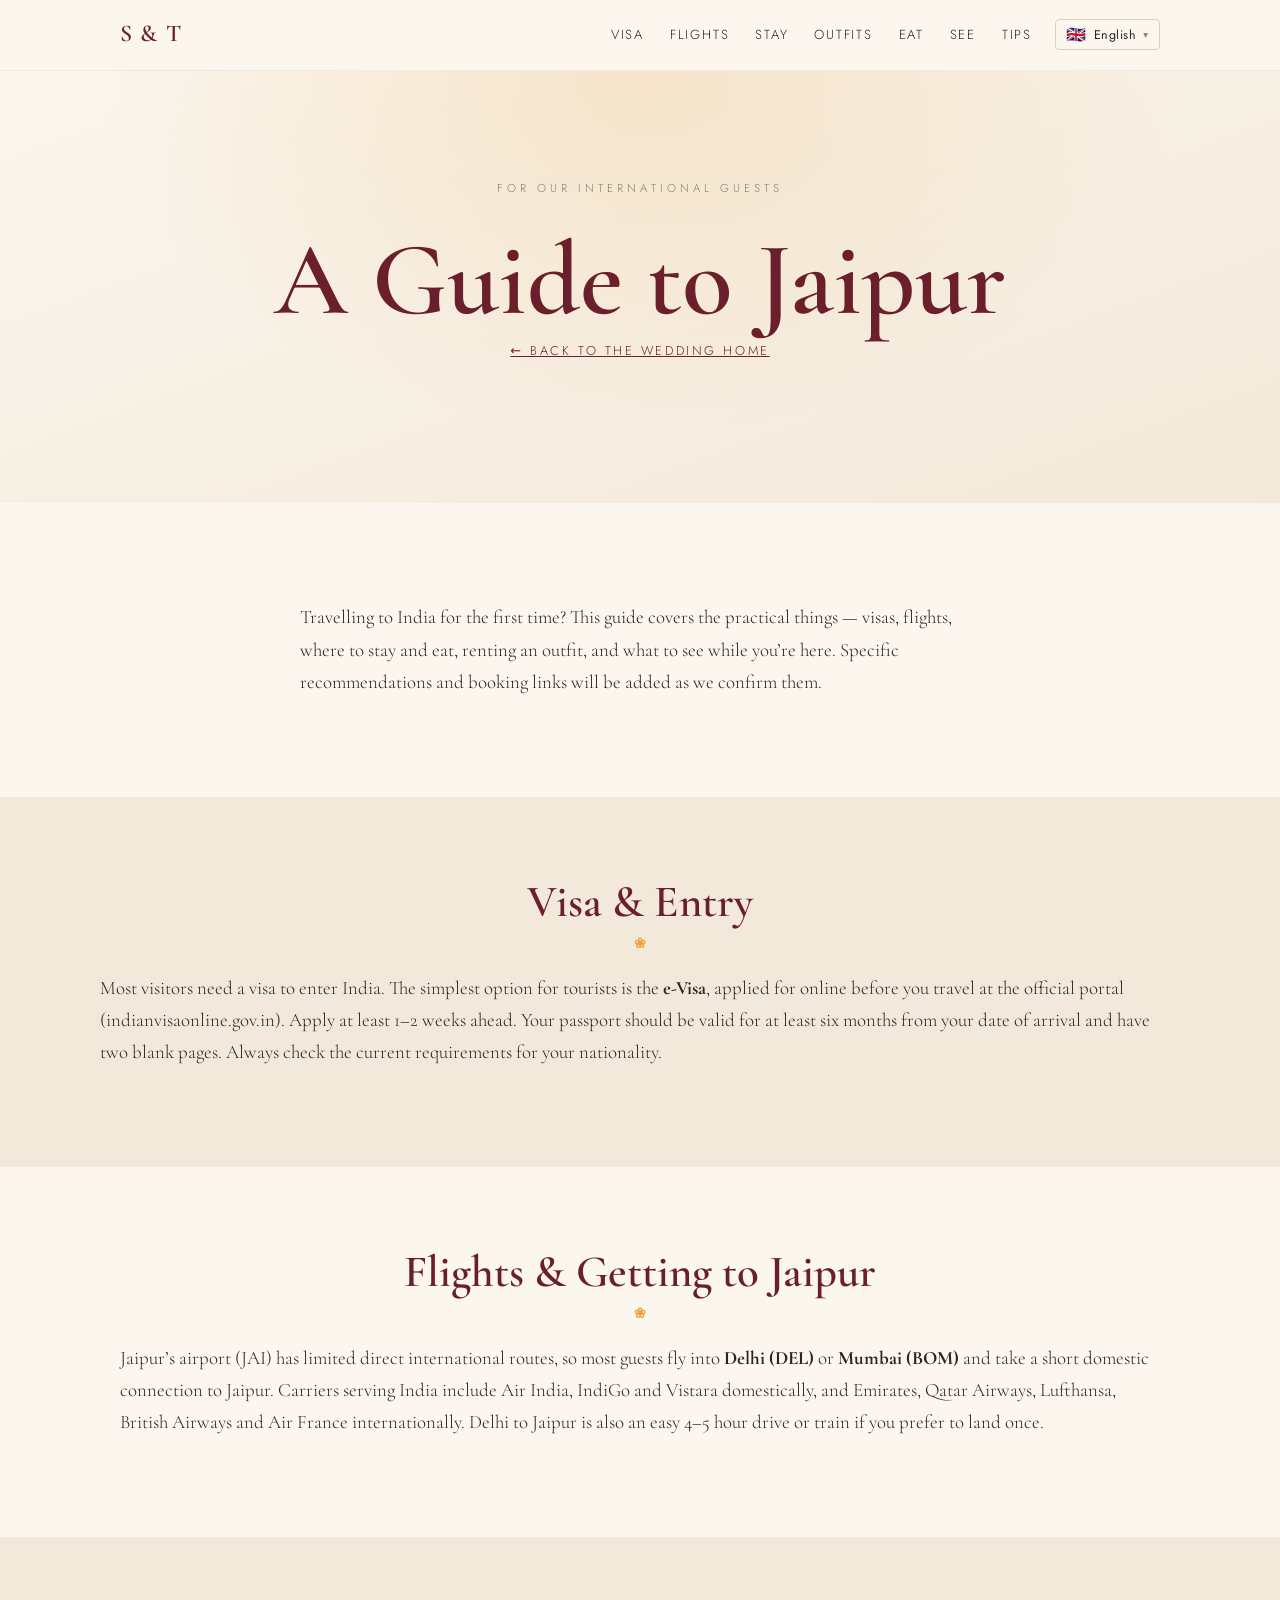
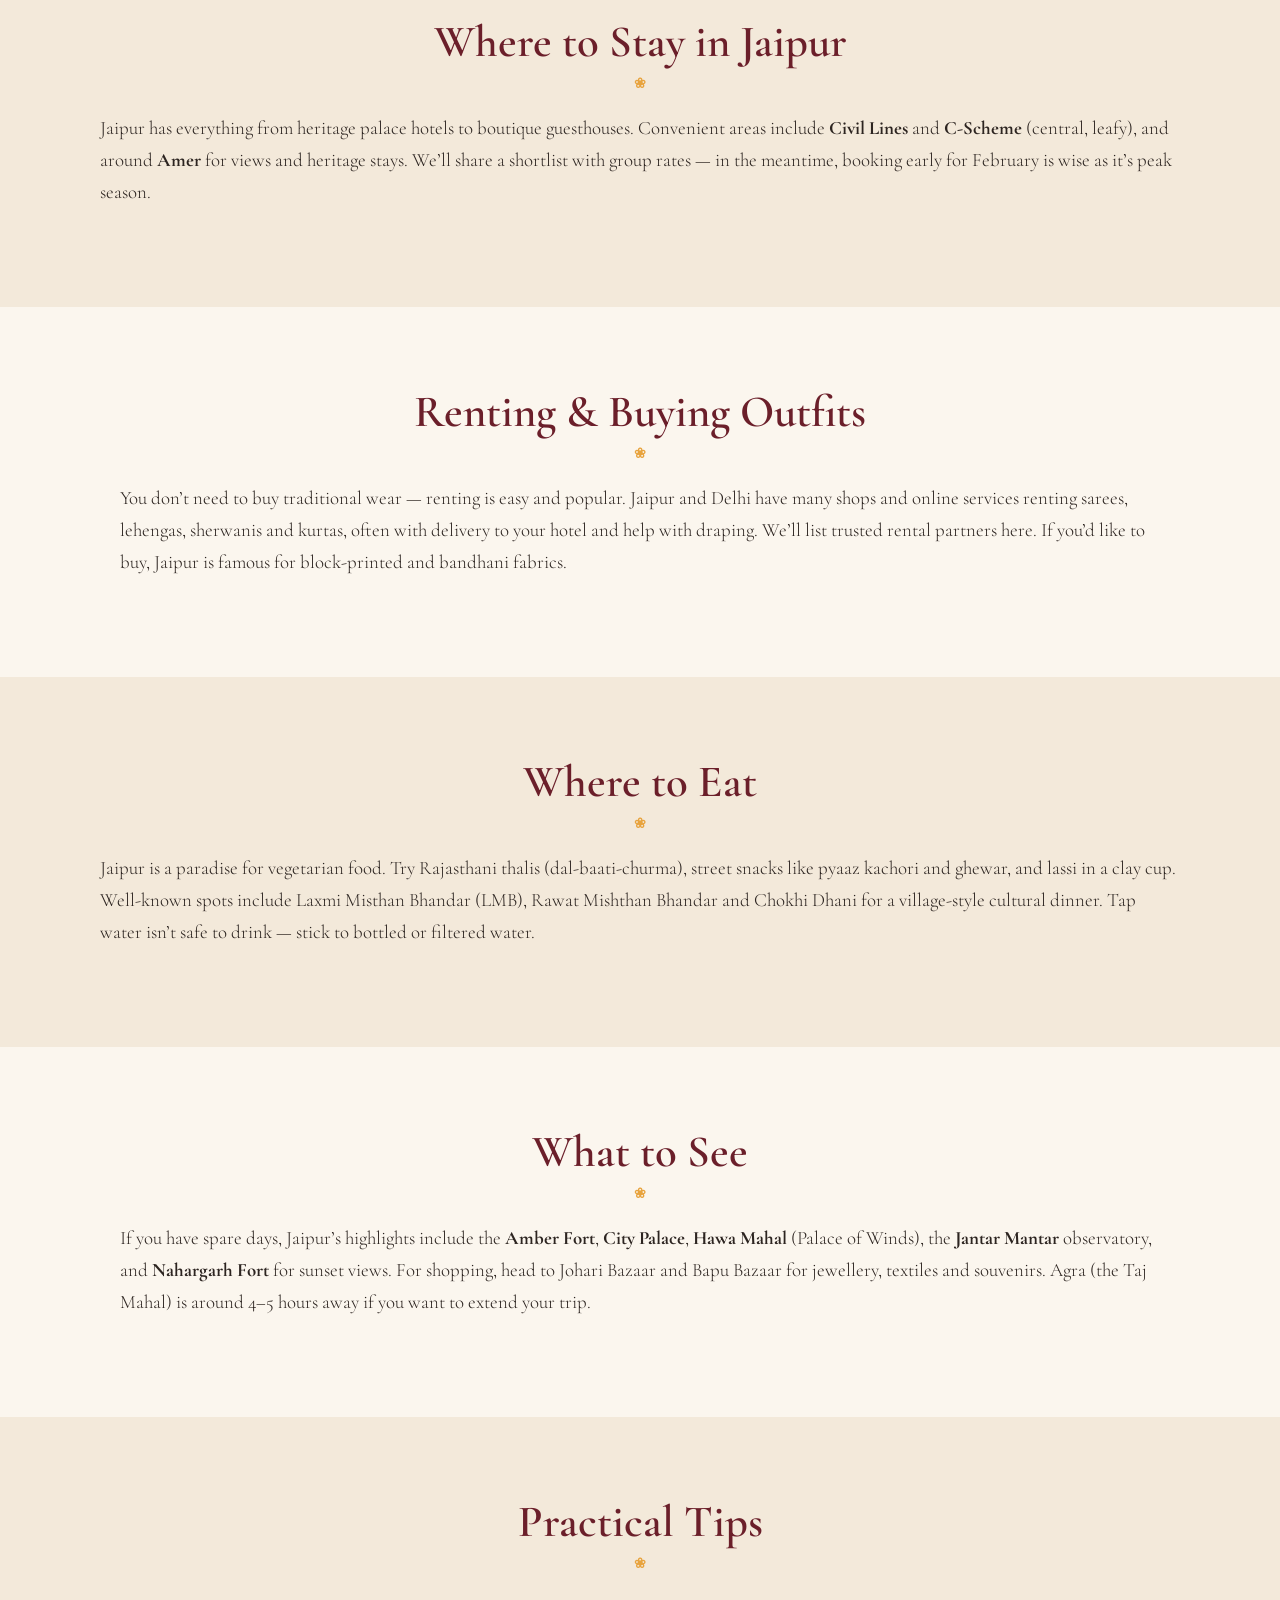
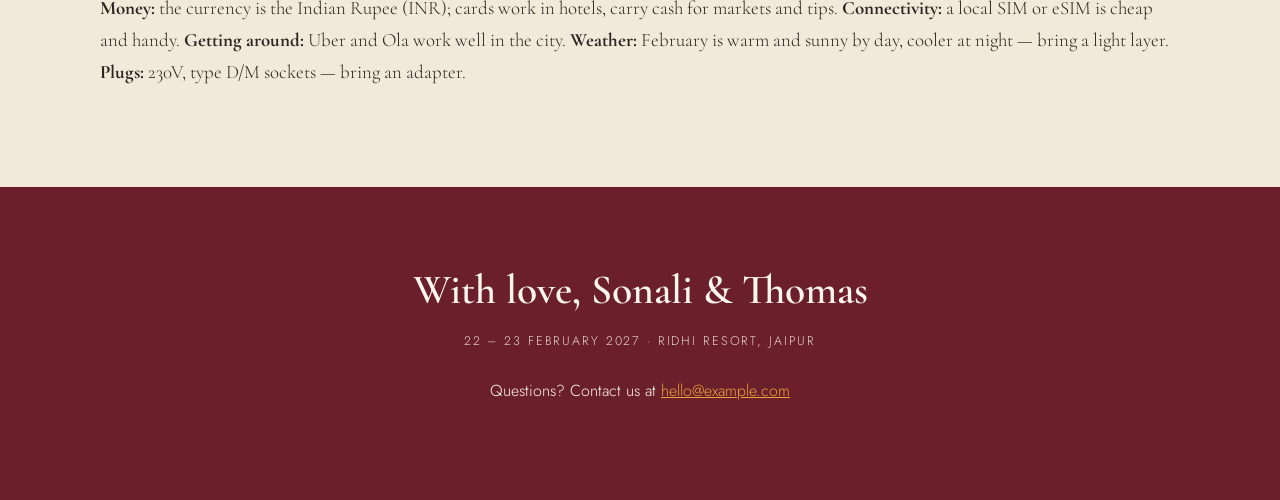
==== international.html @ 95635c83 "Add language dropdown with flags, redesign schedule, vegan + ritual updates - Convert the language s" ====
<!DOCTYPE html>
<html lang="en">
<head>
  <meta charset="UTF-8" />
  <meta name="viewport" content="width=device-width, initial-scale=1.0" />
  <title>Guide to Jaipur — Sonali &amp; Thomas, February 2027</title>
  <meta name="description" content="A practical guide for international guests attending Sonali &amp; Thomas's wedding in Jaipur — visas, flights, hotels, outfit rental, food and sightseeing." />

  <link rel="preconnect" href="https://fonts.googleapis.com" />
  <link rel="preconnect" href="https://fonts.gstatic.com" crossorigin />
  <link href="https://fonts.googleapis.com/css2?family=Cormorant+Garamond:ital,wght@0,400;0,500;0,600;1,400&family=Jost:wght@300;400;500&family=Noto+Sans+Devanagari:wght@400;500;600&display=swap" rel="stylesheet" />
  <link rel="stylesheet" href="assets/css/styles.css" />
</head>
<body>
  <header class="site-nav" id="top">
    <div class="nav-inner">
      <a href="index.html" class="brand">S &amp; T</a>
      <div class="nav-right">
        <nav class="nav-links">
          <a href="#visa" data-i18n="ignav_visa">Visa</a>
          <a href="#flights" data-i18n="ignav_flights">Flights</a>
          <a href="#stay" data-i18n="ignav_stay">Stay</a>
          <a href="#outfits" data-i18n="ignav_outfits">Outfits</a>
          <a href="#eat" data-i18n="ignav_eat">Eat</a>
          <a href="#see" data-i18n="ignav_see">See</a>
          <a href="#tips" data-i18n="ignav_tips">Tips</a>
        </nav>
        <div class="lang-switch" aria-label="Language">
          <button type="button" class="lang-current" aria-haspopup="listbox" aria-expanded="false">
            <span class="lang-flag">🇬🇧</span><span class="lang-name">English</span><span class="lang-caret">▾</span>
          </button>
          <ul class="lang-menu" role="listbox">
            <li><button type="button" data-lang="en"><span class="lang-flag">🇬🇧</span><span>English</span></button></li>
            <li><button type="button" data-lang="fr"><span class="lang-flag">🇫🇷</span><span>Français</span></button></li>
          </ul>
        </div>
        <button class="nav-toggle" aria-label="Open menu" aria-expanded="false">
          <span></span><span></span><span></span>
        </button>
      </div>
    </div>
  </header>

  <!-- SUB HERO -->
  <section class="hero hero--sub">
    <div class="hero-content">
      <p class="hero-kicker" data-i18n="ig_kicker">For our international guests</p>
      <h1 class="hero-names" data-i18n="ig_title">A Guide to Jaipur</h1>
      <p class="hero-place"><a href="index.html" data-i18n="ig_home">&larr; Back to the wedding home</a></p>
    </div>
  </section>

  <!-- INTRO -->
  <section class="section section--narrow">
    <p class="lead" data-i18n="ig_intro">
      Travelling to India for the first time? This guide covers the practical
      things &mdash; visas, flights, where to stay and eat, renting an outfit, and
      what to see while you&rsquo;re here. Specific recommendations and booking
      links will be added as we confirm them.
    </p>
  </section>

  <!-- VISA -->
  <section class="section section--alt" id="visa">
    <h2 class="section-title" data-i18n="ig_visa_h">Visa &amp; Entry</h2>
    <p class="lead" data-i18n="ig_visa_p">
      Most visitors need a visa to enter India. The simplest option for tourists
      is the <strong>e-Visa</strong>, applied for online before you travel at the
      official portal (indianvisaonline.gov.in). Apply at least 1&ndash;2 weeks
      ahead. Your passport should be valid for at least six months from your date
      of arrival and have two blank pages. Always check the current requirements
      for your nationality.
    </p>
  </section>

  <!-- FLIGHTS -->
  <section class="section" id="flights">
    <h2 class="section-title" data-i18n="ig_flights_h">Flights &amp; Getting to Jaipur</h2>
    <p class="lead" data-i18n="ig_flights_p">
      Jaipur&rsquo;s airport (JAI) has limited direct international routes, so most
      guests fly into <strong>Delhi (DEL)</strong> or <strong>Mumbai (BOM)</strong>
      and take a short domestic connection to Jaipur. Carriers serving India
      include Air India, IndiGo and Vistara domestically, and Emirates, Qatar
      Airways, Lufthansa, British Airways and Air France internationally. Delhi to
      Jaipur is also an easy 4&ndash;5 hour drive or train if you prefer to land
      once.
    </p>
  </section>

  <!-- STAY -->
  <section class="section section--alt" id="stay">
    <h2 class="section-title" data-i18n="ig_stay_h">Where to Stay in Jaipur</h2>
    <p class="lead" data-i18n="ig_stay_p">
      Jaipur has everything from heritage palace hotels to boutique guesthouses.
      Convenient areas include <strong>Civil Lines</strong> and
      <strong>C-Scheme</strong> (central, leafy), and around <strong>Amer</strong>
      for views and heritage stays. We&rsquo;ll share a shortlist with group rates
      &mdash; in the meantime, booking early for February is wise as it&rsquo;s peak
      season.
    </p>
  </section>

  <!-- OUTFITS -->
  <section class="section" id="outfits">
    <h2 class="section-title" data-i18n="ig_outfits_h">Renting &amp; Buying Outfits</h2>
    <p class="lead" data-i18n="ig_outfits_p">
      You don&rsquo;t need to buy traditional wear &mdash; renting is easy and
      popular. Jaipur and Delhi have many shops and online services renting
      sarees, lehengas, sherwanis and kurtas, often with delivery to your hotel
      and help with draping. We&rsquo;ll list trusted rental partners here. If
      you&rsquo;d like to buy, Jaipur is famous for block-printed and bandhani
      fabrics.
    </p>
  </section>

  <!-- EAT -->
  <section class="section section--alt" id="eat">
    <h2 class="section-title" data-i18n="ig_eat_h">Where to Eat</h2>
    <p class="lead" data-i18n="ig_eat_p">
      Jaipur is a paradise for vegetarian food. Try Rajasthani thalis
      (dal-baati-churma), street snacks like pyaaz kachori and ghewar, and lassi
      in a clay cup. Well-known spots include Laxmi Misthan Bhandar (LMB), Rawat
      Mishthan Bhandar and Chokhi Dhani for a village-style cultural dinner. Tap
      water isn&rsquo;t safe to drink &mdash; stick to bottled or filtered water.
    </p>
  </section>

  <!-- SEE -->
  <section class="section" id="see">
    <h2 class="section-title" data-i18n="ig_see_h">What to See</h2>
    <p class="lead" data-i18n="ig_see_p">
      If you have spare days, Jaipur&rsquo;s highlights include the
      <strong>Amber Fort</strong>, <strong>City Palace</strong>,
      <strong>Hawa Mahal</strong> (Palace of Winds), the
      <strong>Jantar Mantar</strong> observatory, and
      <strong>Nahargarh Fort</strong> for sunset views. For shopping, head to
      Johari Bazaar and Bapu Bazaar for jewellery, textiles and souvenirs. Agra
      (the Taj Mahal) is around 4&ndash;5 hours away if you want to extend your
      trip.
    </p>
  </section>

  <!-- TIPS -->
  <section class="section section--alt" id="tips">
    <h2 class="section-title" data-i18n="ig_tips_h">Practical Tips</h2>
    <p class="lead" data-i18n="ig_tips_p">
      <strong>Money:</strong> the currency is the Indian Rupee (INR); cards work
      in hotels, carry cash for markets and tips. <strong>Connectivity:</strong> a
      local SIM or eSIM is cheap and handy. <strong>Getting around:</strong> Uber
      and Ola work well in the city. <strong>Weather:</strong> February is warm and
      sunny by day, cooler at night &mdash; bring a light layer.
      <strong>Plugs:</strong> 230V, type D/M sockets &mdash; bring an adapter.
    </p>
  </section>

  <!-- FOOTER -->
  <footer class="site-footer" id="contact">
    <h2 class="footer-title" data-i18n="footer_title">With love, Sonali &amp; Thomas</h2>
    <p class="footer-date" data-i18n="footer_date">22 &ndash; 23 February 2027 &middot; Ridhi Resort, Jaipur</p>
    <p class="footer-contact" data-i18n="footer_contact">Questions? Contact us at <a href="mailto:hello@example.com">hello@example.com</a></p>
  </footer>

  <script src="assets/js/i18n.js"></script>
  <script src="assets/js/main.js"></script>
</body>
</html>
---- assets/css/styles.css ----
/* ---------- Theme ---------- */
:root {
  --maroon: #6b1f2a;
  --maroon-deep: #4d141d;
  --marigold: #e8a33d;
  --gold: #c9962b;
  --cream: #fbf6ee;
  --cream-alt: #f3e9da;
  --ink: #2c2420;
  --muted: #8a7d72;
  --max: 1080px;
  --serif: "Cormorant Garamond", "Noto Sans Devanagari", Georgia, serif;
  --sans: "Jost", "Noto Sans Devanagari", system-ui, sans-serif;
}

* { box-sizing: border-box; }

html { scroll-behavior: smooth; }

body {
  margin: 0;
  font-family: var(--sans);
  font-weight: 300;
  color: var(--ink);
  background: var(--cream);
  line-height: 1.7;
  -webkit-font-smoothing: antialiased;
}

h1, h2, h3 { font-family: var(--serif); font-weight: 600; line-height: 1.15; margin: 0 0 .4em; }

a { color: var(--maroon); }

/* ---------- Nav ---------- */
.site-nav {
  position: sticky;
  top: 0;
  z-index: 50;
  background: rgba(251, 246, 238, .92);
  backdrop-filter: blur(8px);
  border-bottom: 1px solid var(--cream-alt);
}
.nav-inner {
  max-width: var(--max);
  margin: 0 auto;
  padding: .9rem 1.25rem;
  display: flex;
  align-items: center;
  justify-content: space-between;
}
.brand {
  font-family: var(--serif);
  font-size: 1.5rem;
  font-weight: 600;
  letter-spacing: .05em;
  color: var(--maroon);
  text-decoration: none;
}
.nav-right { display: flex; align-items: center; gap: 1.4rem; }
.nav-links { display: flex; gap: 1.6rem; }
.nav-links a {
  font-size: .82rem;
  letter-spacing: .14em;
  text-transform: uppercase;
  text-decoration: none;
  color: var(--ink);
  transition: color .2s;
}
.nav-links a:hover { color: var(--marigold); }

.lang-switch { position: relative; }
.lang-current {
  display: flex;
  align-items: center;
  gap: .45rem;
  border: 1px solid #e0d0bb;
  background: transparent;
  color: var(--ink);
  font-family: var(--sans);
  font-size: .78rem;
  letter-spacing: .04em;
  padding: .35rem .65rem;
  border-radius: 4px;
  cursor: pointer;
  transition: border-color .2s, color .2s;
}
.lang-current:hover { color: var(--maroon); border-color: var(--gold); }
.lang-current .lang-flag { font-size: 1rem; line-height: 1; }
.lang-current .lang-caret {
  font-size: .6rem;
  color: var(--muted);
  transition: transform .2s;
}
.lang-switch.open .lang-current { border-color: var(--gold); color: var(--maroon); }
.lang-switch.open .lang-current .lang-caret { transform: rotate(180deg); }

.lang-menu {
  position: absolute;
  top: calc(100% + .4rem);
  right: 0;
  min-width: 100%;
  margin: 0;
  padding: .3rem;
  list-style: none;
  background: var(--cream);
  border: 1px solid #e0d0bb;
  border-radius: 6px;
  box-shadow: 0 10px 28px rgba(107, 31, 42, .14);
  display: none;
  z-index: 60;
}
.lang-switch.open .lang-menu { display: block; }
.lang-menu li { margin: 0; }
.lang-menu button {
  display: flex;
  align-items: center;
  gap: .5rem;
  width: 100%;
  border: 0;
  background: transparent;
  color: var(--ink);
  font-family: var(--sans);
  font-size: .82rem;
  text-align: left;
  white-space: nowrap;
  padding: .45rem .6rem;
  border-radius: 4px;
  cursor: pointer;
  transition: background .15s, color .15s;
}
.lang-menu button .lang-flag { font-size: 1.05rem; line-height: 1; }
.lang-menu button:hover { background: var(--cream-alt); color: var(--maroon); }
.lang-menu button.active { background: var(--maroon); color: var(--cream); }

.nav-toggle {
  display: none;
  flex-direction: column;
  gap: 5px;
  background: none;
  border: 0;
  cursor: pointer;
  padding: 6px;
}
.nav-toggle span {
  width: 24px; height: 2px; background: var(--maroon); transition: .3s;
}

/* ---------- Hero ---------- */
.hero {
  min-height: 88vh;
  display: flex;
  align-items: center;
  justify-content: center;
  text-align: center;
  padding: 4rem 1.25rem;
  background:
    radial-gradient(ellipse at top, rgba(232,163,61,.18), transparent 60%),
    linear-gradient(160deg, var(--cream) 0%, var(--cream-alt) 100%);
  position: relative;
}
.hero--sub { min-height: 48vh; }
.hero--sub::after { display: none; }
.hero::after {
  content: "";
  position: absolute;
  left: 50%; bottom: 6%;
  width: 64px; height: 1px;
  background: var(--gold);
  transform: translateX(-50%);
}
.hero-kicker {
  text-transform: uppercase;
  letter-spacing: .35em;
  font-size: .72rem;
  color: var(--muted);
  margin: 0 0 1.4rem;
}
.hero-names {
  font-size: clamp(3rem, 11vw, 6.5rem);
  color: var(--maroon);
  margin: 0;
}
.hero-names span { display: block; font-style: italic; font-size: .45em; color: var(--marigold); font-weight: 500; }
.hero-date {
  font-family: var(--serif);
  font-size: clamp(1.3rem, 4vw, 2rem);
  letter-spacing: .12em;
  margin: 1.2rem 0 .2rem;
}
.hero-place { letter-spacing: .2em; text-transform: uppercase; font-size: .8rem; color: var(--muted); margin: 0 0 2rem; }

/* ---------- Buttons ---------- */
.btn {
  display: inline-block;
  padding: .8rem 2rem;
  background: var(--maroon);
  color: var(--cream);
  text-decoration: none;
  letter-spacing: .15em;
  text-transform: uppercase;
  font-size: .76rem;
  border-radius: 2px;
  transition: background .25s, transform .15s;
}
.btn:hover { background: var(--maroon-deep); transform: translateY(-1px); }
.btn--ghost {
  background: transparent;
  color: var(--maroon);
  border: 1px solid var(--maroon);
}
.btn--ghost:hover { background: var(--maroon); color: var(--cream); }

/* ---------- Sections ---------- */
.section { max-width: var(--max); margin: 0 auto; padding: 5rem 1.25rem; }
.section--narrow { max-width: 720px; }
.section--alt { max-width: 100%; background: var(--cream-alt); }
.section--alt > * { max-width: var(--max); margin-left: auto; margin-right: auto; }
.section-title {
  font-size: clamp(2rem, 5vw, 2.8rem);
  text-align: center;
  color: var(--maroon);
  position: relative;
  margin-bottom: .3em;
}
.section-title::after {
  content: "❀";
  display: block;
  color: var(--marigold);
  font-size: .9rem;
  margin: .5rem auto 0;
}
.section-sub { text-align: center; color: var(--muted); margin: 0 auto 2.5rem; max-width: 560px; }
.lead { font-size: 1.18rem; font-family: var(--serif); }
.muted { color: var(--muted); font-size: .95rem; }

/* ---------- Schedule ---------- */
.schedule { display: flex; flex-direction: column; gap: 2.5rem; }
.day-block {
  background: var(--cream);
  border: 1px solid #e6d8c4;
  border-radius: 12px;
  overflow: hidden;
  box-shadow: 0 12px 34px rgba(107,31,42,.08);
}
.day-head {
  display: flex;
  align-items: baseline;
  gap: 1rem;
  padding: 1.5rem 1.8rem;
  background: linear-gradient(120deg, var(--maroon), var(--maroon-deep));
  color: var(--cream);
}
.day-label {
  text-transform: uppercase;
  letter-spacing: .24em;
  font-size: .7rem;
  color: var(--marigold);
  white-space: nowrap;
}
.day-date { margin: 0; color: var(--cream); font-size: 1.6rem; }

.schedule-table { width: 100%; border-collapse: collapse; }
.schedule-table thead { background: var(--cream-alt); }
.schedule-table th {
  text-align: left;
  text-transform: uppercase;
  letter-spacing: .14em;
  font-size: .66rem;
  font-weight: 500;
  color: var(--maroon);
  padding: .85rem 1.8rem;
  border-bottom: 1px solid #e2d2bb;
}
.schedule-table td {
  padding: 1.1rem 1.8rem;
  border-bottom: 1px solid #f0e6d6;
  vertical-align: top;
}
.schedule-table tbody tr:nth-child(even) { background: rgba(243,233,218,.4); }
.schedule-table tbody tr:hover { background: rgba(232,163,61,.10); }
.schedule-table tr:last-child td { border-bottom: 0; }
.schedule-table td:first-child {
  color: var(--maroon);
  font-weight: 500;
  white-space: nowrap;
  width: 1%;
}
.schedule-table td:nth-child(2) {
  font-family: var(--serif);
  font-size: 1.25rem;
  font-weight: 500;
  color: var(--ink);
}
.schedule-table td:last-child { color: #5d5249; }

/* ---------- Layout helpers ---------- */
.two-col { display: grid; grid-template-columns: 1fr 1fr; gap: 2.5rem; align-items: start; }
.card-grid { display: grid; grid-template-columns: repeat(3, 1fr); gap: 1.5rem; }
.info-card {
  background: var(--cream);
  border: 1px solid #e6d8c4;
  border-radius: 6px;
  padding: 1.8rem;
}
.info-card h3 { color: var(--maroon); }

/* ---------- Map ---------- */
.map-frame { aspect-ratio: 4 / 3; border-radius: 6px; overflow: hidden; border: 1px solid #e6d8c4; }
.map-frame iframe { width: 100%; height: 100%; border: 0; }

/* ---------- FAQ ---------- */
.faq { max-width: 760px; margin: 0 auto; }
.faq details {
  border-bottom: 1px solid #e6d8c4;
  padding: 1.1rem 0;
}
.faq summary {
  cursor: pointer;
  font-family: var(--serif);
  font-size: 1.25rem;
  color: var(--maroon);
  list-style: none;
  display: flex;
  justify-content: space-between;
  align-items: center;
}
.faq summary::-webkit-details-marker { display: none; }
.faq summary::after { content: "+"; color: var(--marigold); font-size: 1.4rem; }
.faq details[open] summary::after { content: "\2212"; }
.faq details p { margin: .8rem 0 0; }

/* ---------- Footer ---------- */
.site-footer {
  text-align: center;
  padding: 5rem 1.25rem;
  background: var(--maroon);
  color: var(--cream);
}
.footer-title { color: var(--cream); font-size: clamp(1.8rem, 5vw, 2.6rem); }
.footer-date { letter-spacing: .15em; text-transform: uppercase; font-size: .78rem; opacity: .85; }
.footer-contact { margin-top: 1.5rem; }
.site-footer a { color: var(--marigold); }

/* ---------- Responsive ---------- */
@media (max-width: 760px) {
  .nav-toggle { display: flex; }
  .nav-links {
    position: absolute;
    top: 100%; left: 0; right: 0;
    flex-direction: column;
    background: var(--cream);
    padding: 1rem 1.25rem;
    gap: 1rem;
    border-bottom: 1px solid var(--cream-alt);
    display: none;
  }
  .nav-links.open { display: flex; }
  .two-col, .card-grid { grid-template-columns: 1fr; }

  .day-head { flex-direction: column; gap: .3rem; padding: 1.1rem 1.2rem; }
  .day-date { font-size: 1.35rem; }

  /* Stack each schedule row into its own card. */
  .schedule-table thead { display: none; }
  .schedule-table, .schedule-table tbody, .schedule-table tr, .schedule-table td { display: block; width: 100%; }
  .schedule-table tr { padding: 1rem 1.2rem; border-bottom: 1px solid #f0e6d6; }
  .schedule-table tbody tr:nth-child(even) { background: rgba(243,233,218,.4); }
  .schedule-table td { padding: 0; border: 0; }
  .schedule-table td:first-child {
    width: auto;
    text-transform: uppercase;
    letter-spacing: .12em;
    font-size: .72rem;
  }
  .schedule-table td:nth-child(2) { font-size: 1.2rem; margin: .15rem 0 .25rem; }
  .schedule-table td:last-child { font-size: .95rem; }
}
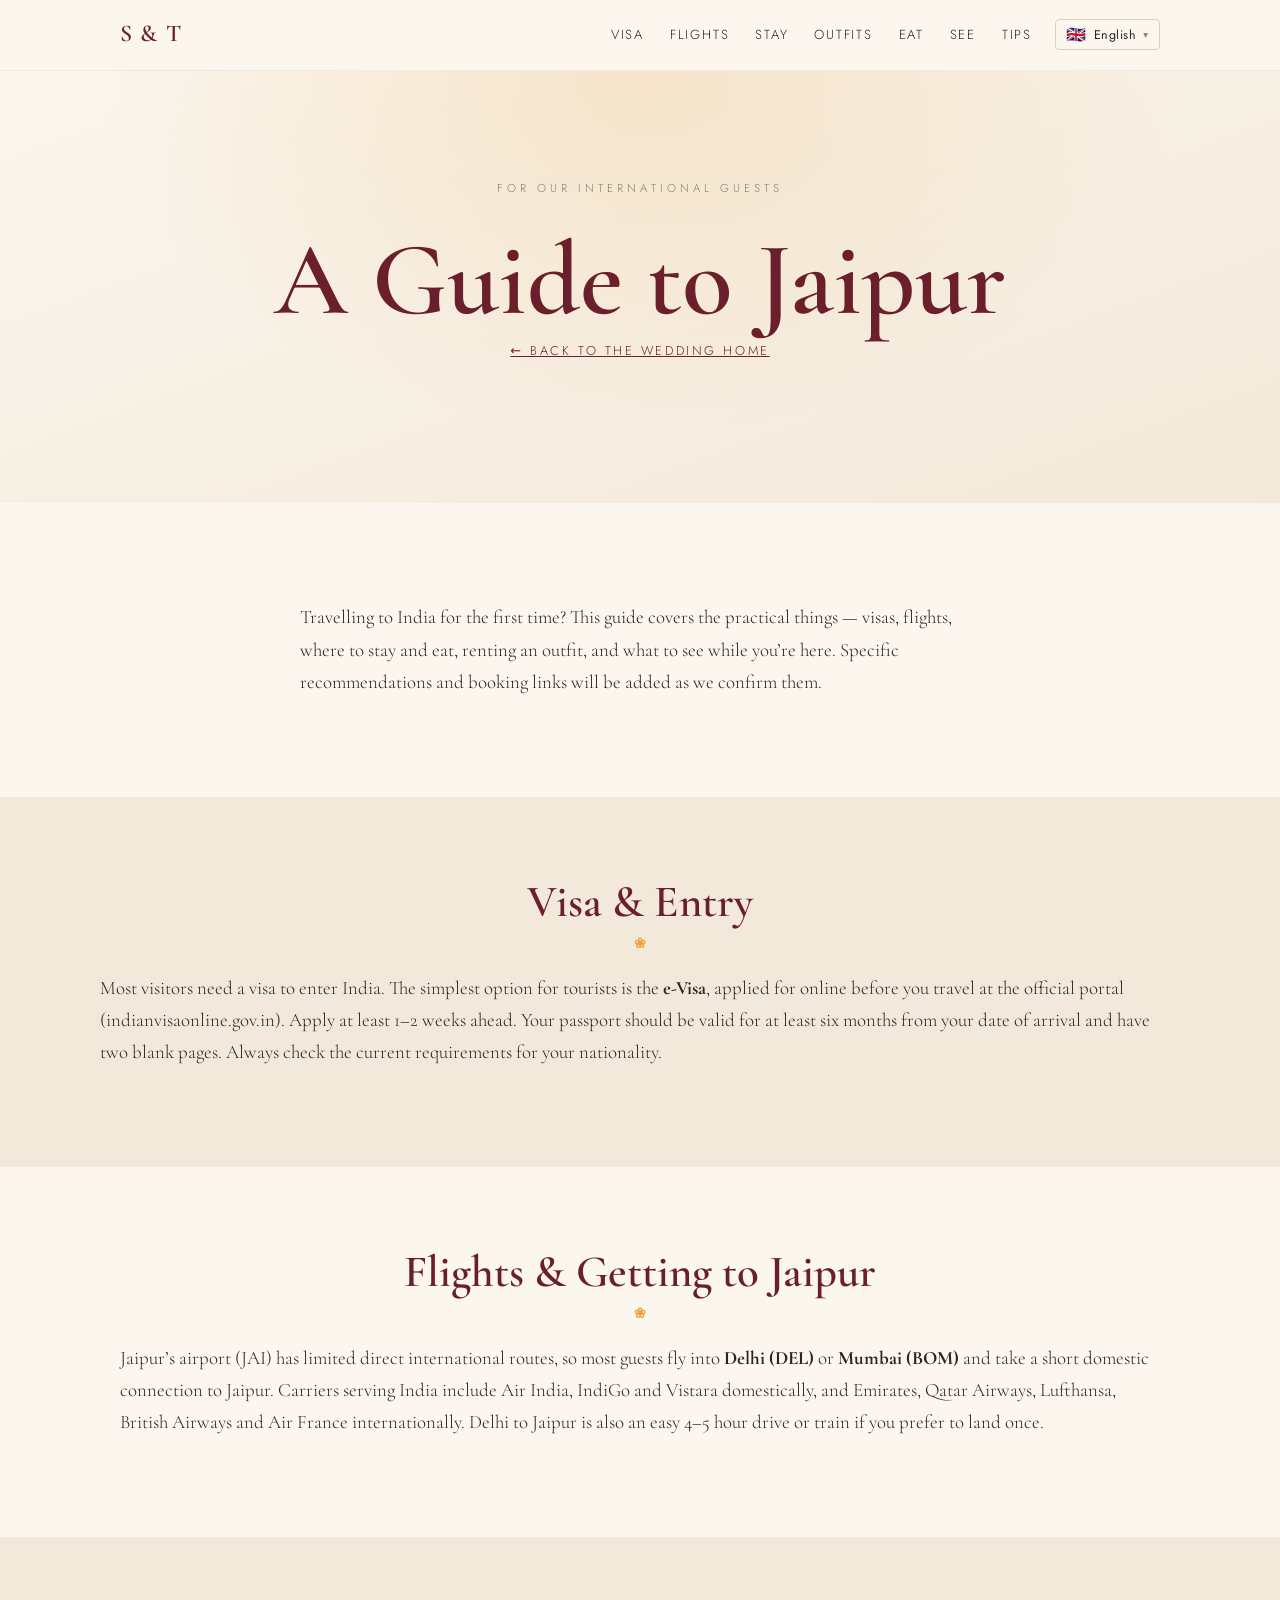
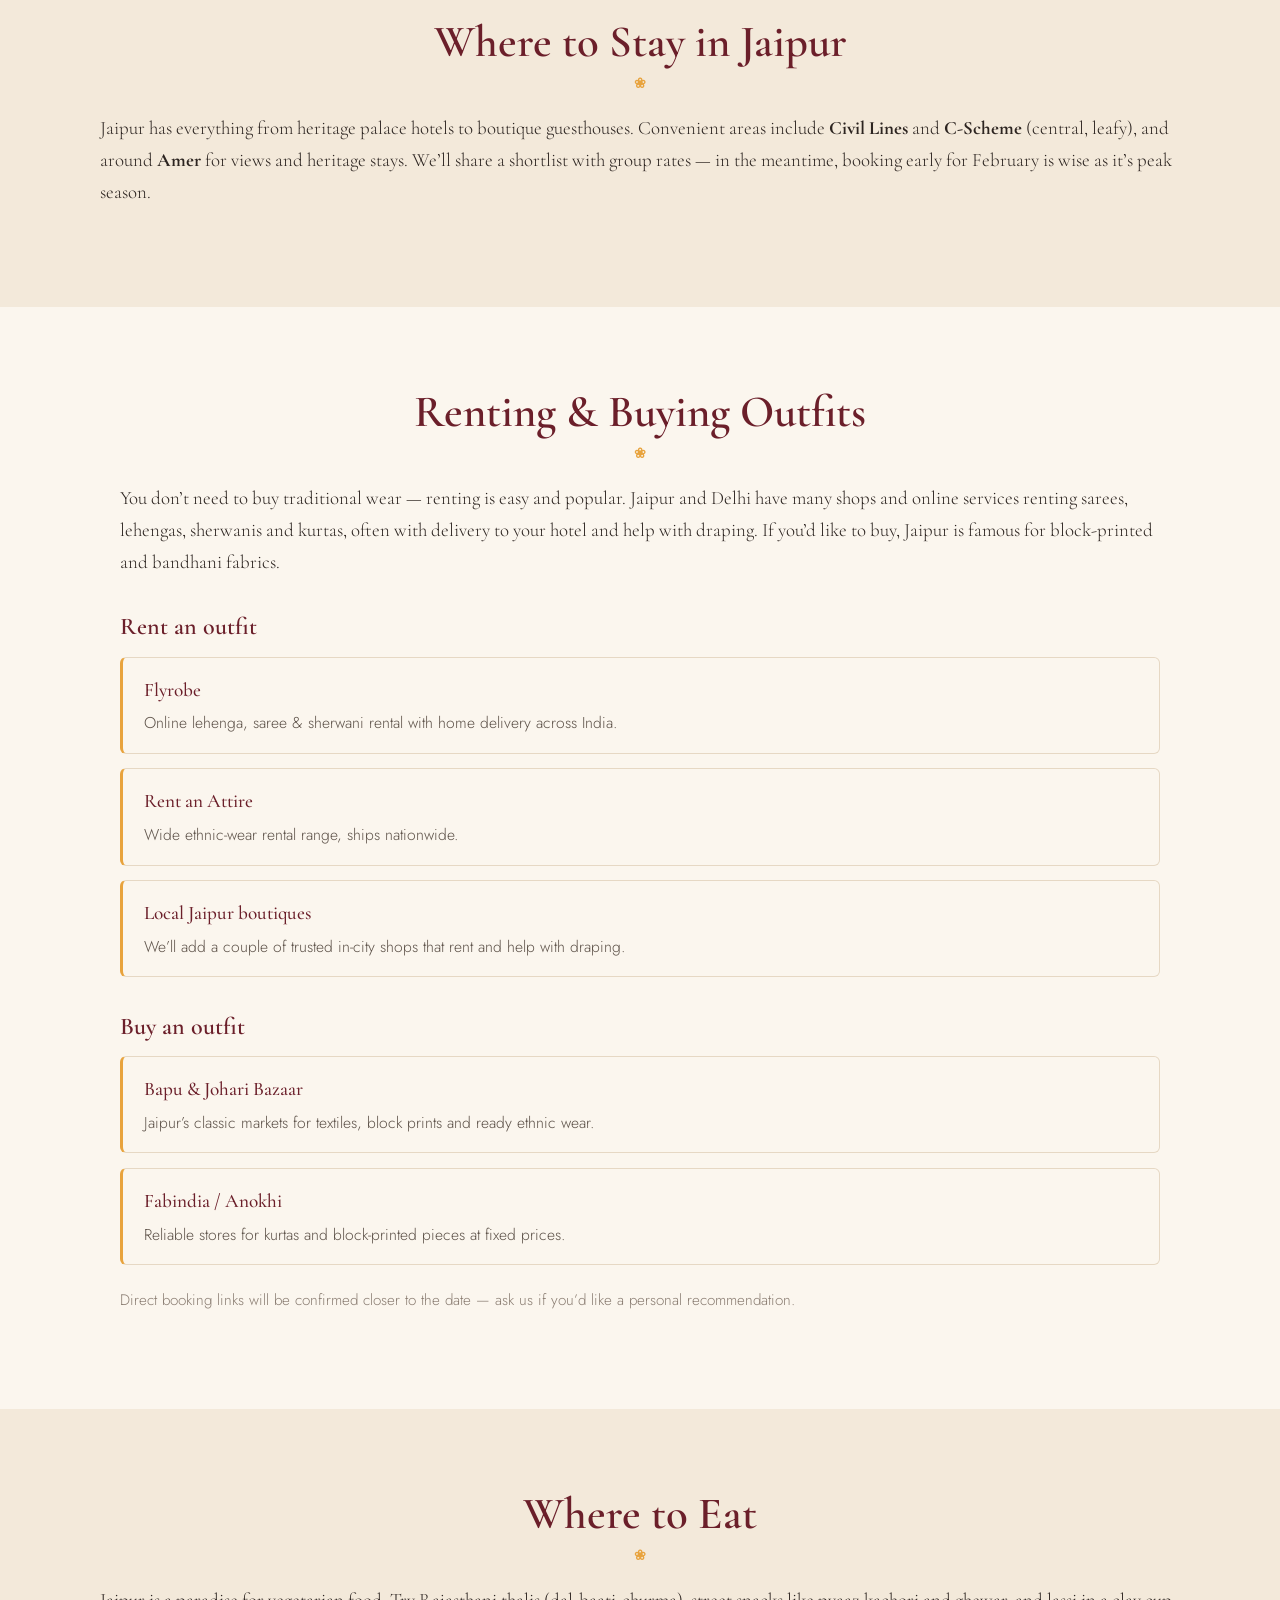
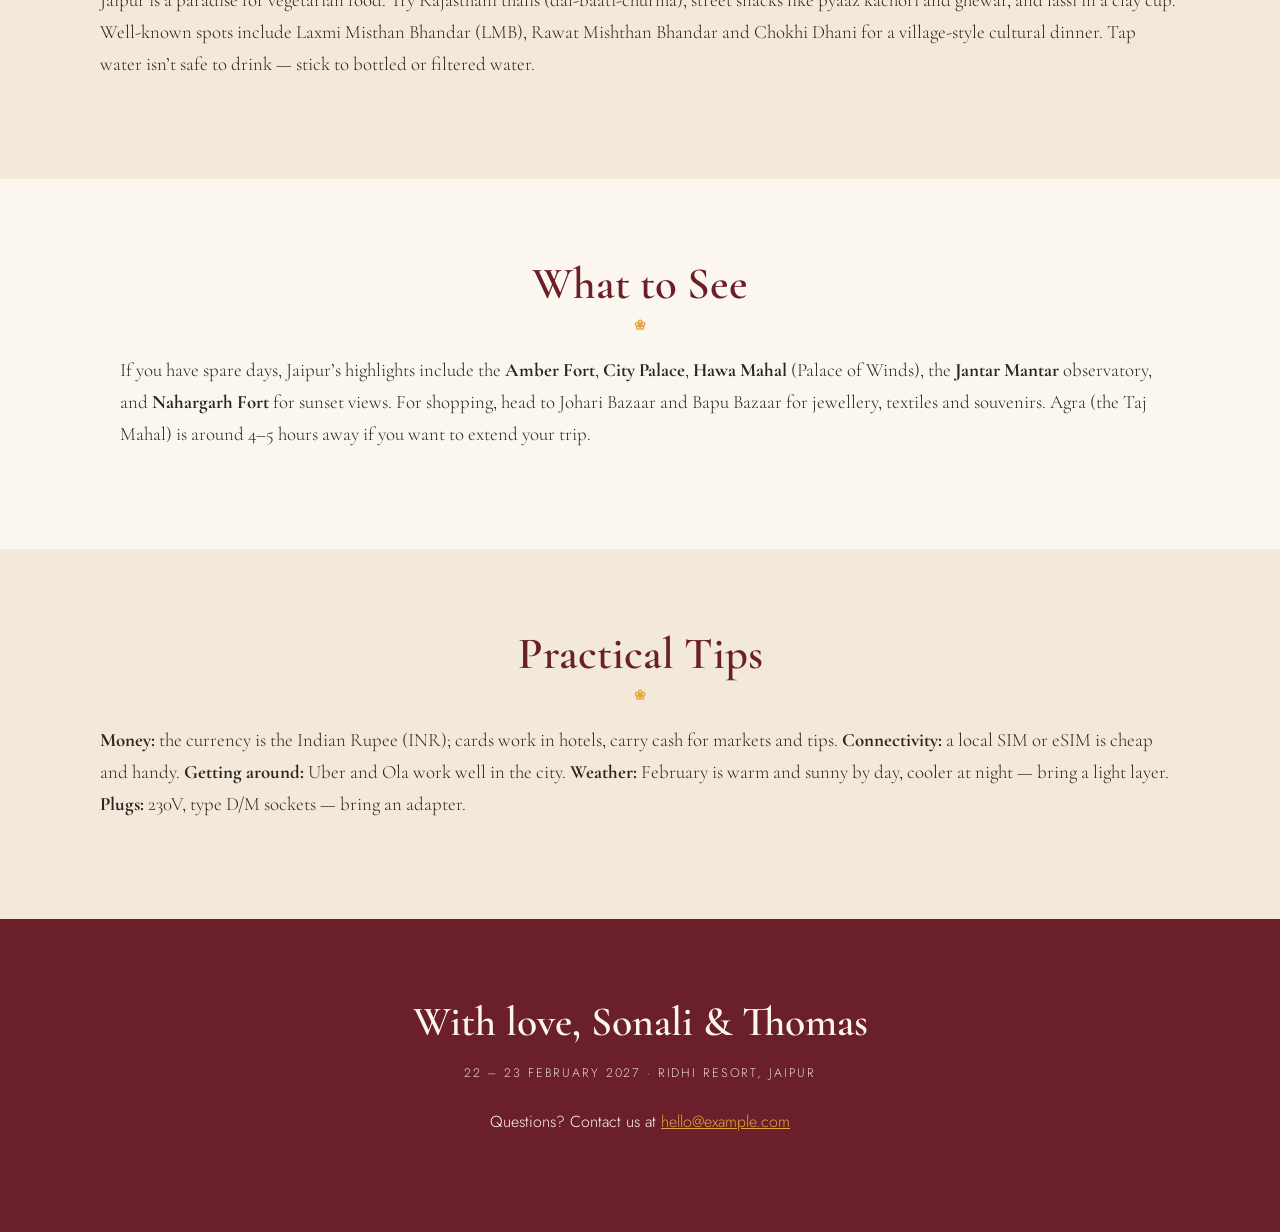
==== commit b86c6a2b: "Add dress-code cards and outfit-shop list for guests - Replace the Attire section with three suggest" ====
--- a/international.html
+++ b/international.html
@@ -107,9 +107,41 @@
       You don&rsquo;t need to buy traditional wear &mdash; renting is easy and
       popular. Jaipur and Delhi have many shops and online services renting
       sarees, lehengas, sherwanis and kurtas, often with delivery to your hotel
-      and help with draping. We&rsquo;ll list trusted rental partners here. If
-      you&rsquo;d like to buy, Jaipur is famous for block-printed and bandhani
-      fabrics.
+      and help with draping. If you&rsquo;d like to buy, Jaipur is famous for
+      block-printed and bandhani fabrics.
+    </p>
+
+    <h3 class="shop-h" data-i18n="ig_outfits_rent_h">Rent an outfit</h3>
+    <ul class="shop-list">
+      <li class="shop-item">
+        <a href="#" data-i18n="ig_shop_rent1_n">Flyrobe</a>
+        <span class="shop-desc" data-i18n="ig_shop_rent1_d">Online lehenga, saree &amp; sherwani rental with home delivery across India.</span>
+      </li>
+      <li class="shop-item">
+        <a href="#" data-i18n="ig_shop_rent2_n">Rent an Attire</a>
+        <span class="shop-desc" data-i18n="ig_shop_rent2_d">Wide ethnic-wear rental range, ships nationwide.</span>
+      </li>
+      <li class="shop-item">
+        <a href="#" data-i18n="ig_shop_rent3_n">Local Jaipur boutiques</a>
+        <span class="shop-desc" data-i18n="ig_shop_rent3_d">We&rsquo;ll add a couple of trusted in-city shops that rent and help with draping.</span>
+      </li>
+    </ul>
+
+    <h3 class="shop-h" data-i18n="ig_outfits_buy_h">Buy an outfit</h3>
+    <ul class="shop-list">
+      <li class="shop-item">
+        <a href="#" data-i18n="ig_shop_buy1_n">Bapu &amp; Johari Bazaar</a>
+        <span class="shop-desc" data-i18n="ig_shop_buy1_d">Jaipur&rsquo;s classic markets for textiles, block prints and ready ethnic wear.</span>
+      </li>
+      <li class="shop-item">
+        <a href="#" data-i18n="ig_shop_buy2_n">Fabindia / Anokhi</a>
+        <span class="shop-desc" data-i18n="ig_shop_buy2_d">Reliable stores for kurtas and block-printed pieces at fixed prices.</span>
+      </li>
+    </ul>
+
+    <p class="muted shop-note" data-i18n="ig_outfits_note">
+      Direct booking links will be confirmed closer to the date &mdash; ask us if
+      you&rsquo;d like a personal recommendation.
     </p>
   </section>
 
--- a/assets/css/styles.css
+++ b/assets/css/styles.css
@@ -303,6 +303,81 @@
   padding: 1.8rem;
 }
 .info-card h3 { color: var(--maroon); }
+
+/* ---------- Attire / dress code ---------- */
+.attire-cards { align-items: stretch; }
+.attire-card {
+  display: flex;
+  flex-direction: column;
+  background: var(--cream);
+  border: 1px solid #e6d8c4;
+  border-radius: 12px;
+  padding: 1.8rem;
+  box-shadow: 0 10px 28px rgba(107,31,42,.06);
+}
+.attire-name { color: var(--maroon); margin-bottom: .9rem; }
+.attire-name [lang="hi"] { display: block; font-size: 1.7rem; line-height: 1.1; }
+.attire-en {
+  display: block;
+  font-family: var(--sans);
+  font-weight: 400;
+  font-size: .72rem;
+  letter-spacing: .14em;
+  text-transform: uppercase;
+  color: var(--muted);
+  margin-top: .3rem;
+}
+.palette {
+  display: flex;
+  gap: .55rem;
+  list-style: none;
+  margin: 0 0 1.1rem;
+  padding: 0;
+}
+.palette li {
+  width: 30px;
+  height: 30px;
+  border-radius: 50%;
+  background: var(--sw);
+  box-shadow: inset 0 0 0 1px rgba(0,0,0,.06), 0 2px 5px rgba(0,0,0,.08);
+}
+.palette li.sw-light { box-shadow: inset 0 0 0 1px #d8c7ad, 0 2px 5px rgba(0,0,0,.06); }
+.attire-pal { font-family: var(--serif); font-size: 1.12rem; color: var(--ink); margin: 0 0 .5rem; }
+.attire-vibe { color: #5d5249; margin: 0 0 .8rem; font-size: .96rem; }
+.attire-note {
+  margin: auto 0 0;
+  font-size: .9rem;
+  color: var(--maroon);
+  border-top: 1px solid #efe2cf;
+  padding-top: .8rem;
+}
+.attire-note--warn { color: #8a3b1e; }
+.attire-rent { text-align: center; margin: 2.5rem auto 0; max-width: 620px; }
+
+/* ---------- Shop / rental list (guide page) ---------- */
+.shop-h {
+  color: var(--maroon);
+  font-size: 1.5rem;
+  margin: 2.2rem 0 1rem;
+}
+.shop-list { list-style: none; margin: 0; padding: 0; display: grid; gap: .9rem; }
+.shop-item {
+  background: var(--cream);
+  border: 1px solid #e6d8c4;
+  border-left: 3px solid var(--marigold);
+  border-radius: 6px;
+  padding: 1rem 1.3rem;
+}
+.shop-item a {
+  font-family: var(--serif);
+  font-size: 1.2rem;
+  font-weight: 500;
+  text-decoration: none;
+  color: var(--maroon);
+}
+.shop-item a:hover { color: var(--marigold); }
+.shop-desc { display: block; margin-top: .25rem; color: #5d5249; font-size: .98rem; }
+.shop-note { margin-top: 1.4rem; }
 
 /* ---------- Map ---------- */
 .map-frame { aspect-ratio: 4 / 3; border-radius: 6px; overflow: hidden; border: 1px solid #e6d8c4; }
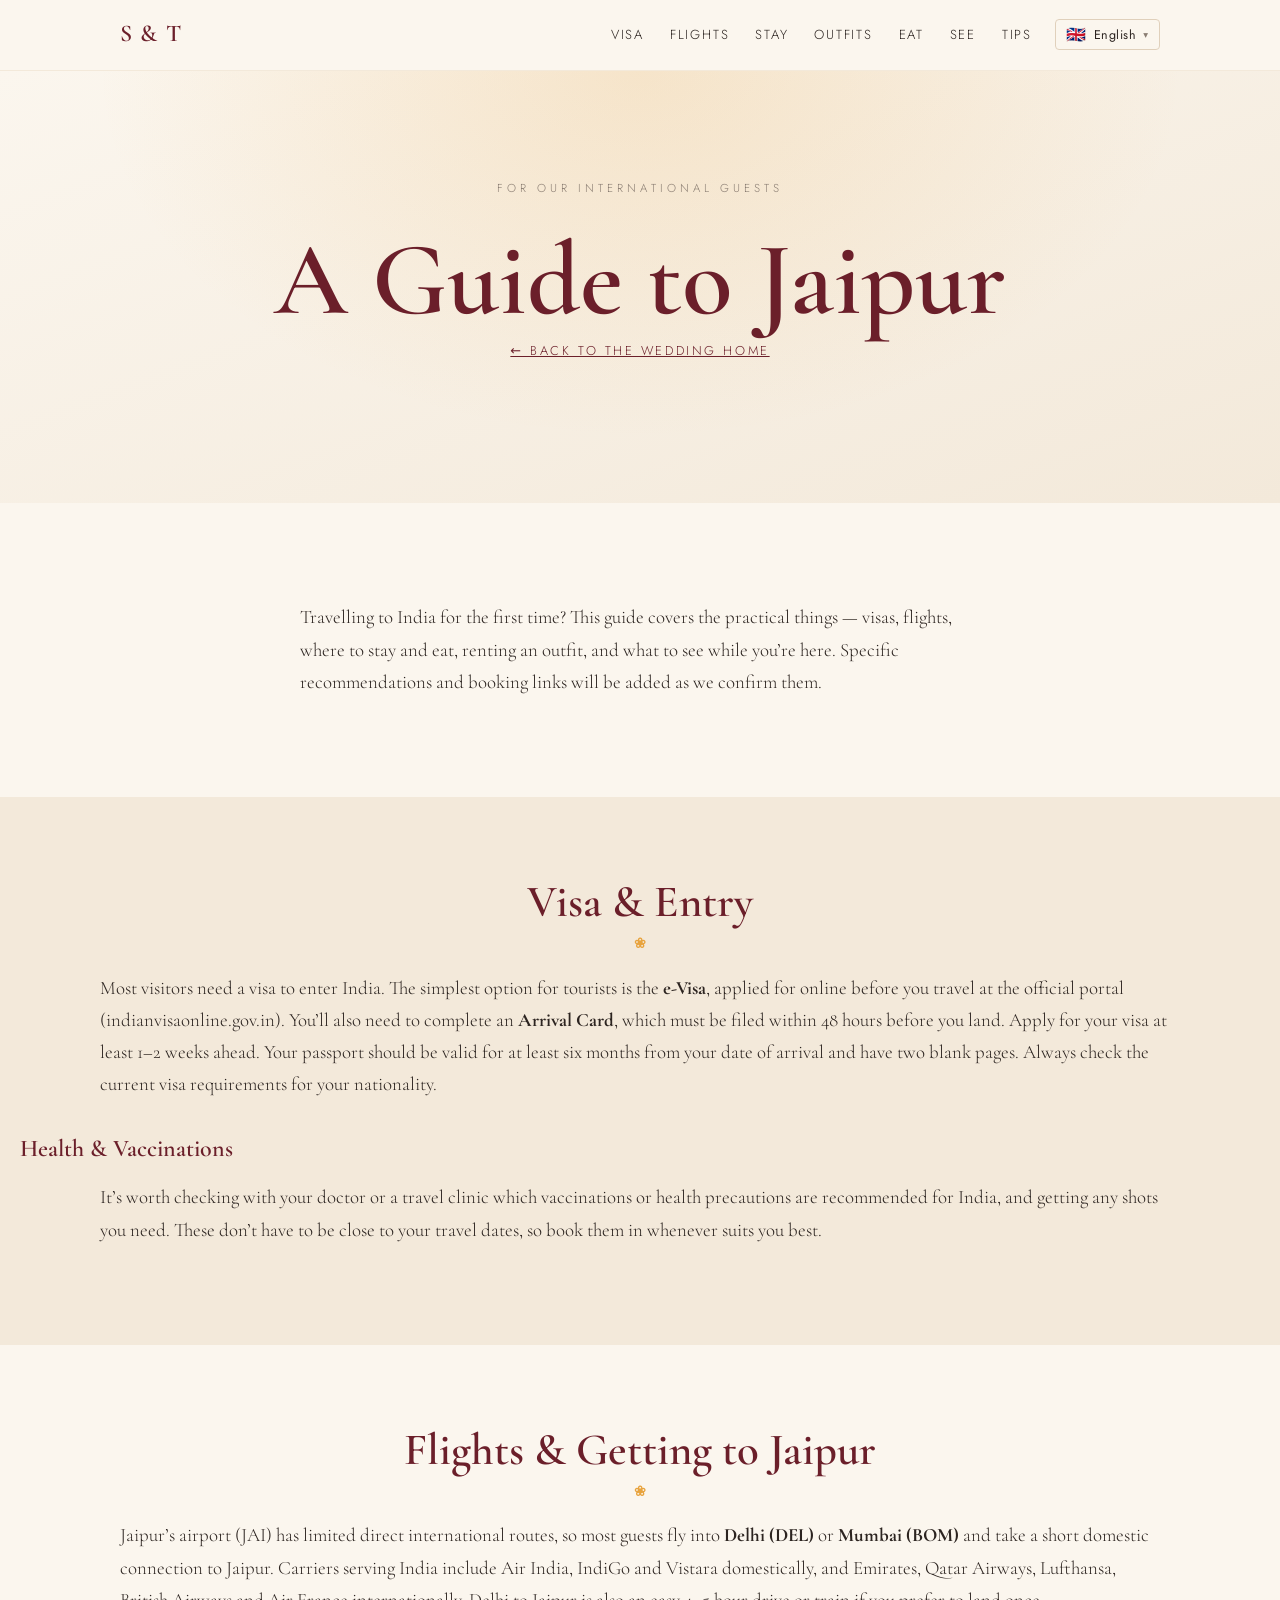
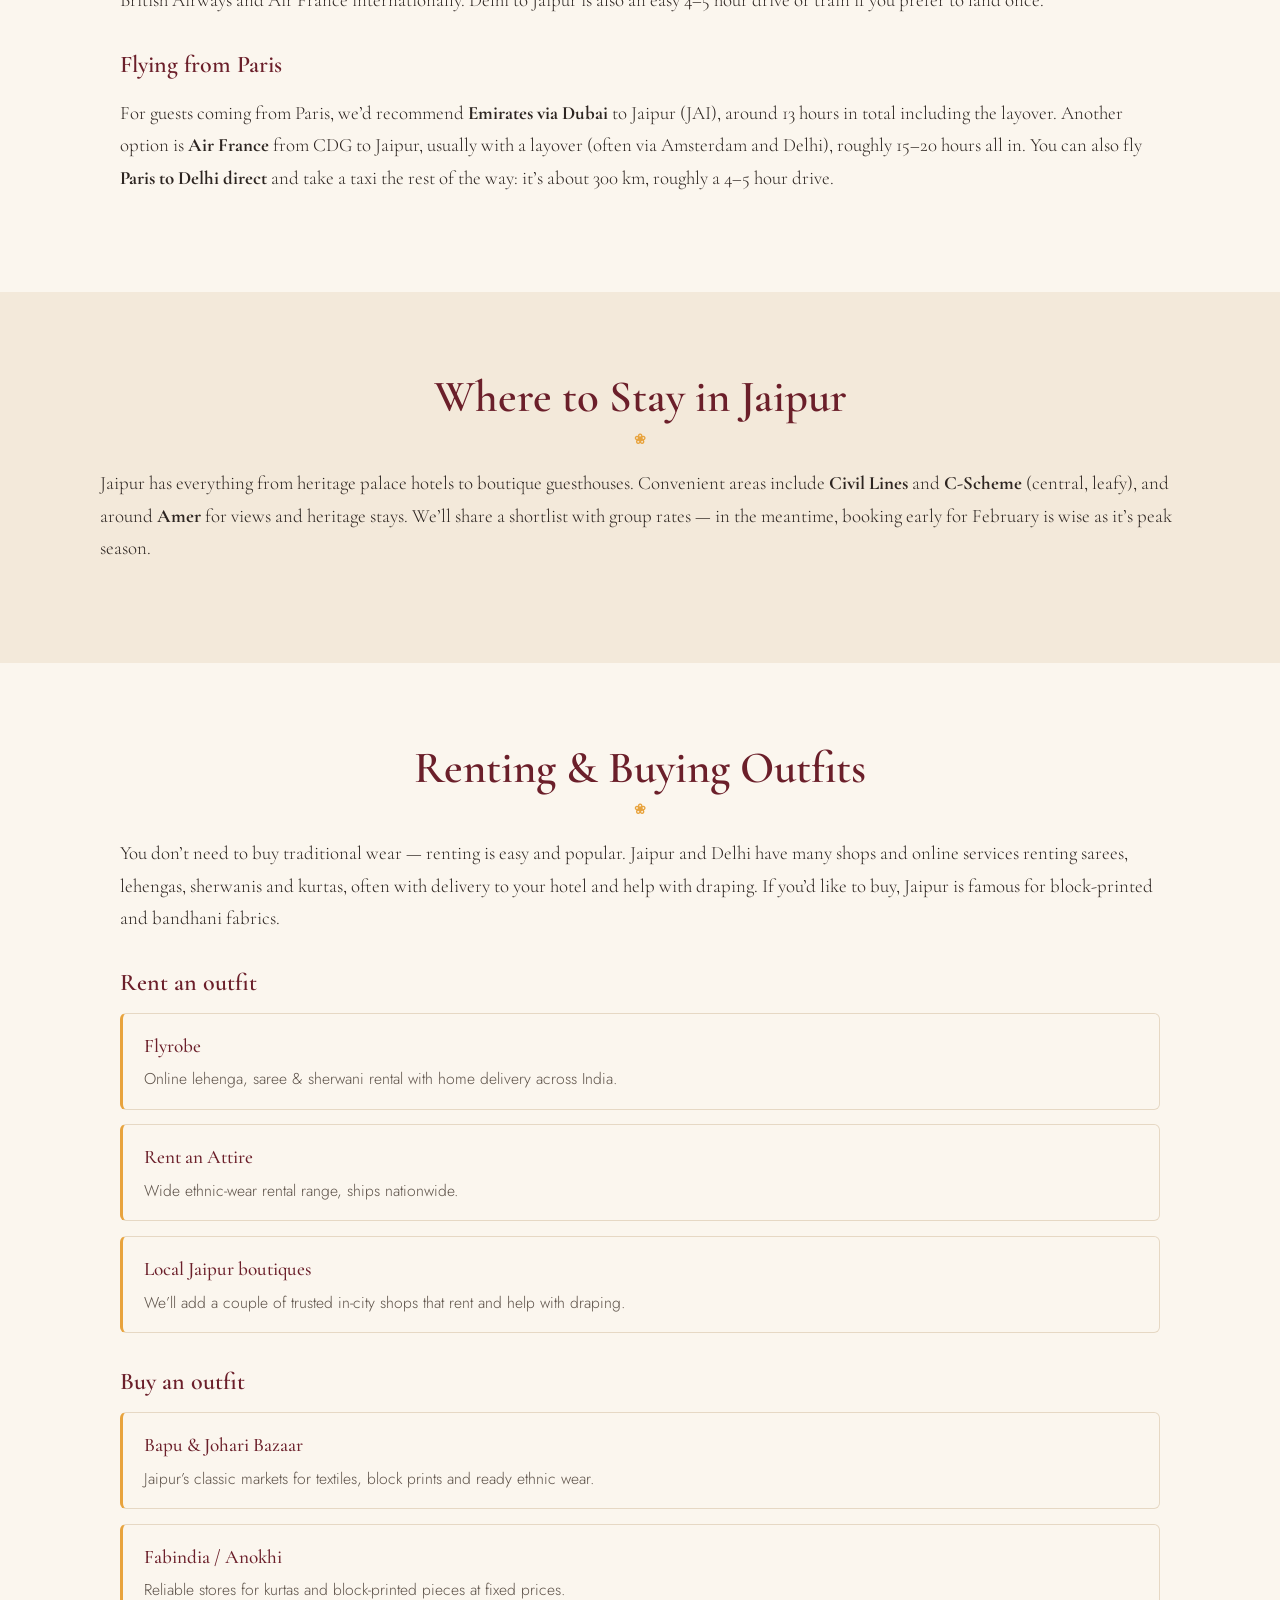
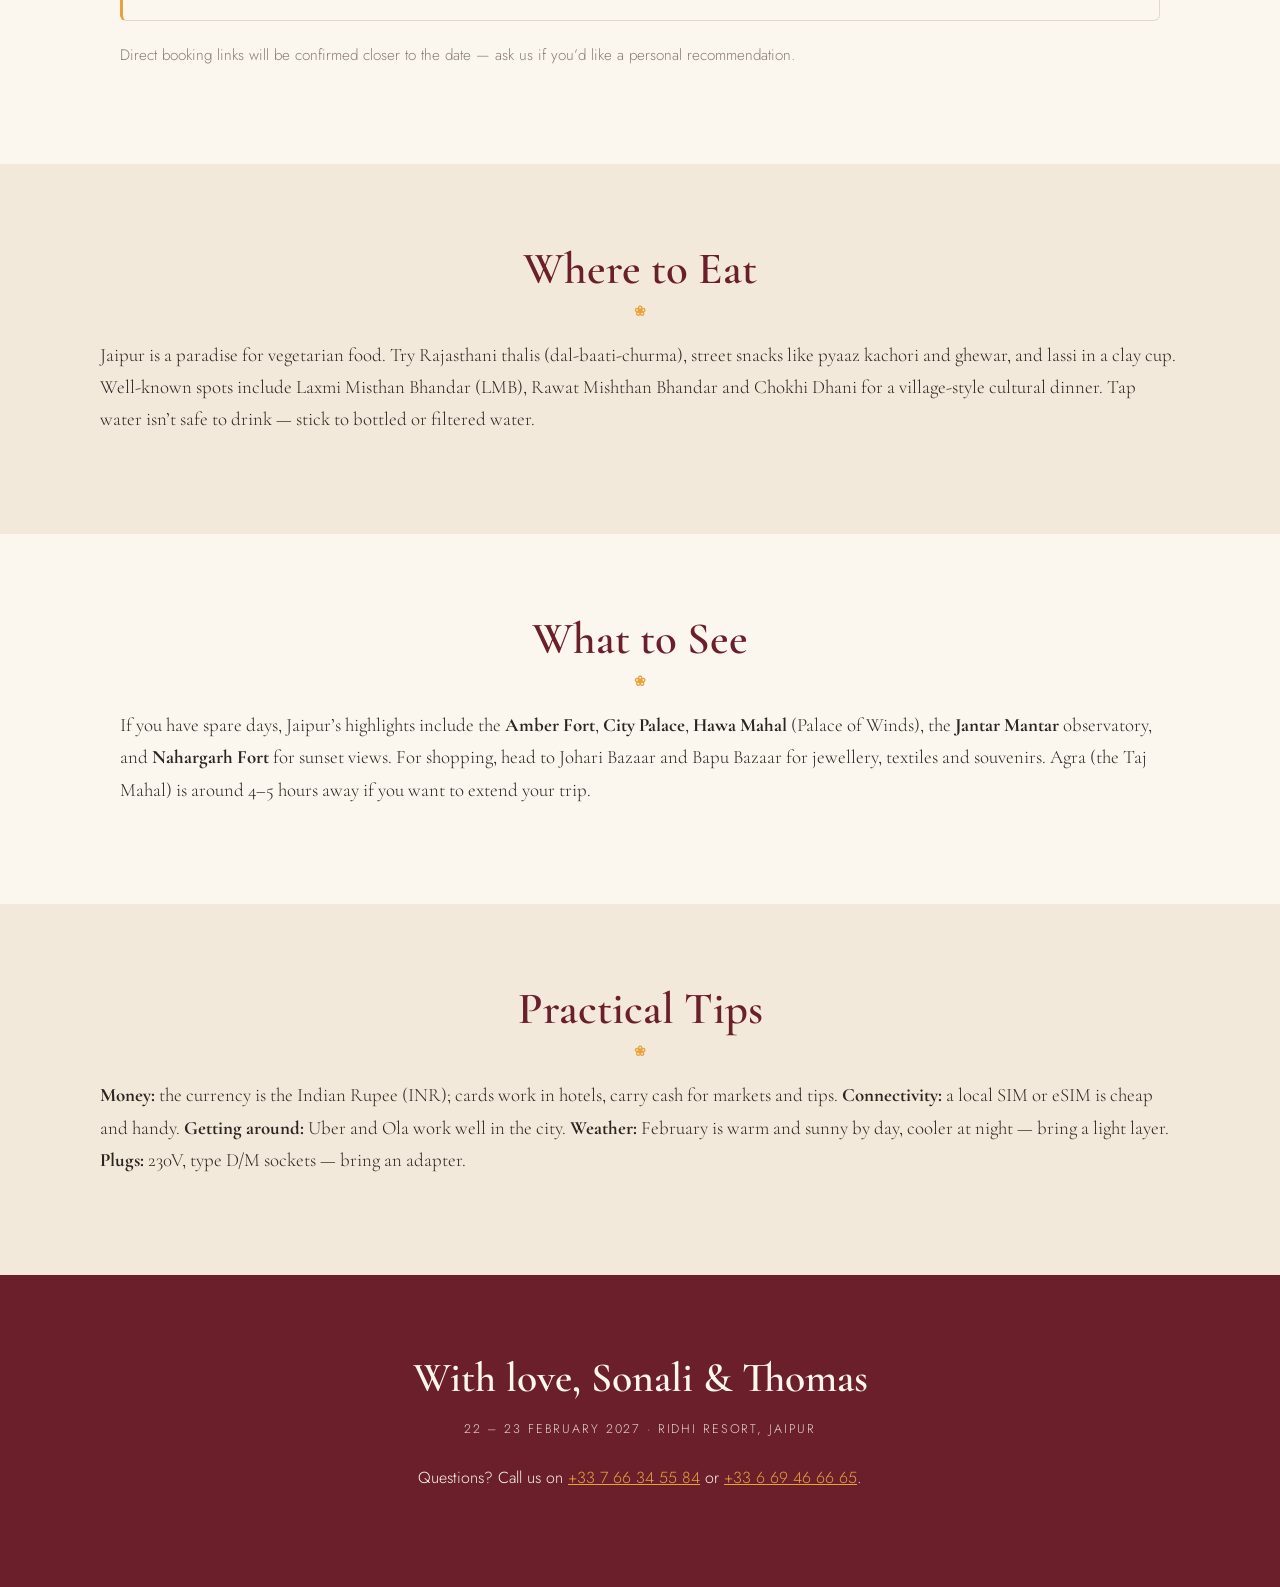
==== commit 2b931fab: "Update guest info, collapsible schedule, and venue details - Warmer hero intro; remove em dashes acr" ====
--- a/international.html
+++ b/international.html
@@ -66,10 +66,20 @@
     <p class="lead" data-i18n="ig_visa_p">
       Most visitors need a visa to enter India. The simplest option for tourists
       is the <strong>e-Visa</strong>, applied for online before you travel at the
-      official portal (indianvisaonline.gov.in). Apply at least 1&ndash;2 weeks
-      ahead. Your passport should be valid for at least six months from your date
-      of arrival and have two blank pages. Always check the current requirements
-      for your nationality.
+      official portal (indianvisaonline.gov.in). You&rsquo;ll also need to complete
+      an <strong>Arrival Card</strong>, which must be filed within 48 hours before
+      you land. Apply for your visa at least 1&ndash;2 weeks ahead. Your passport
+      should be valid for at least six months from your date of arrival and have
+      two blank pages. Always check the current visa requirements for your
+      nationality.
+    </p>
+
+    <h3 class="shop-h" data-i18n="ig_health_h">Health &amp; Vaccinations</h3>
+    <p class="lead" data-i18n="ig_health_p">
+      It&rsquo;s worth checking with your doctor or a travel clinic which
+      vaccinations or health precautions are recommended for India, and getting
+      any shots you need. These don&rsquo;t have to be close to your travel dates,
+      so book them in whenever suits you best.
     </p>
   </section>
 
@@ -84,6 +94,17 @@
       Airways, Lufthansa, British Airways and Air France internationally. Delhi to
       Jaipur is also an easy 4&ndash;5 hour drive or train if you prefer to land
       once.
+    </p>
+
+    <h3 class="shop-h" data-i18n="ig_flights_paris_h">Flying from Paris</h3>
+    <p class="lead" data-i18n="ig_flights_paris_p">
+      For guests coming from Paris, we&rsquo;d recommend <strong>Emirates via
+      Dubai</strong> to Jaipur (JAI), around 13 hours in total including the
+      layover. Another option is <strong>Air France</strong> from CDG to Jaipur,
+      usually with a layover (often via Amsterdam and Delhi), roughly
+      15&ndash;20 hours all in. You can also fly <strong>Paris to Delhi
+      direct</strong> and take a taxi the rest of the way: it&rsquo;s about
+      300&nbsp;km, roughly a 4&ndash;5 hour drive.
     </p>
   </section>
 
@@ -189,7 +210,7 @@
   <footer class="site-footer" id="contact">
     <h2 class="footer-title" data-i18n="footer_title">With love, Sonali &amp; Thomas</h2>
     <p class="footer-date" data-i18n="footer_date">22 &ndash; 23 February 2027 &middot; Ridhi Resort, Jaipur</p>
-    <p class="footer-contact" data-i18n="footer_contact">Questions? Contact us at <a href="mailto:hello@example.com">hello@example.com</a></p>
+    <p class="footer-contact" data-i18n="footer_contact">Questions? Call us on <a href="tel:+33766345584">+33 7 66 34 55 84</a> or <a href="tel:+33669466665">+33 6 69 46 66 65</a>.</p>
   </footer>
 
   <script src="assets/js/i18n.js"></script>
--- a/assets/css/styles.css
+++ b/assets/css/styles.css
@@ -158,6 +158,14 @@
     linear-gradient(160deg, var(--cream) 0%, var(--cream-alt) 100%);
   position: relative;
 }
+/* Home hero: Indo-French skyline sits softly along the bottom, behind the names. */
+.hero--home {
+  background:
+    radial-gradient(ellipse at top, rgba(232,163,61,.18), transparent 60%),
+    url("../img/indo-french.svg") center bottom / min(1180px, 100%) auto no-repeat,
+    linear-gradient(160deg, var(--cream) 0%, var(--cream-alt) 100%);
+}
+.hero--home .hero-content { position: relative; z-index: 1; }
 .hero--sub { min-height: 48vh; }
 .hero--sub::after { display: none; }
 .hero::after {
@@ -246,10 +254,25 @@
   display: flex;
   align-items: baseline;
   gap: 1rem;
-  padding: 1.5rem 1.8rem;
+  padding: 1.5rem 3.2rem 1.5rem 1.8rem;
   background: linear-gradient(120deg, var(--maroon), var(--maroon-deep));
   color: var(--cream);
-}
+  position: relative;
+  cursor: pointer;
+  list-style: none;
+}
+.day-head::-webkit-details-marker { display: none; }
+.day-head::after {
+  content: "+";
+  position: absolute;
+  right: 1.8rem;
+  top: 50%;
+  transform: translateY(-50%);
+  color: var(--marigold);
+  font-size: 1.5rem;
+  line-height: 1;
+}
+.day-block[open] > .day-head::after { content: "\2212"; }
 .day-label {
   text-transform: uppercase;
   letter-spacing: .24em;
@@ -304,55 +327,79 @@
 }
 .info-card h3 { color: var(--maroon); }
 
-/* ---------- Attire / dress code ---------- */
-.attire-cards { align-items: stretch; }
-.attire-card {
-  display: flex;
-  flex-direction: column;
+/* ---------- Attire / dress code (accordion) ---------- */
+.attire-list { max-width: 760px; margin: 0 auto; }
+.attire-item {
   background: var(--cream);
   border: 1px solid #e6d8c4;
-  border-radius: 12px;
-  padding: 1.8rem;
-  box-shadow: 0 10px 28px rgba(107,31,42,.06);
-}
-.attire-name { color: var(--maroon); margin-bottom: .9rem; }
-.attire-name [lang="hi"] { display: block; font-size: 1.7rem; line-height: 1.1; }
+  border-radius: 10px;
+  margin-bottom: 1rem;
+  overflow: hidden;
+  box-shadow: 0 8px 22px rgba(107,31,42,.05);
+}
+.attire-item > summary {
+  list-style: none;
+  cursor: pointer;
+  display: flex;
+  align-items: center;
+  gap: 1rem;
+  padding: 1.1rem 1.4rem;
+}
+.attire-item > summary::-webkit-details-marker { display: none; }
+.attire-item > summary::after {
+  content: "+";
+  color: var(--marigold);
+  font-size: 1.5rem;
+  line-height: 1;
+}
+.attire-item[open] > summary::after { content: "\2212"; }
+.attire-item[open] > summary { border-bottom: 1px solid #f0e6d6; }
+
+.attire-name { display: flex; flex-direction: column; margin-right: auto; }
+.attire-name [lang="hi"] {
+  font-family: var(--serif);
+  color: var(--maroon);
+  font-size: 1.45rem;
+  line-height: 1.1;
+}
 .attire-en {
-  display: block;
   font-family: var(--sans);
   font-weight: 400;
-  font-size: .72rem;
+  font-size: .68rem;
   letter-spacing: .14em;
   text-transform: uppercase;
   color: var(--muted);
-  margin-top: .3rem;
+  margin-top: .2rem;
 }
 .palette {
   display: flex;
-  gap: .55rem;
+  flex-wrap: wrap;
+  gap: .4rem;
   list-style: none;
-  margin: 0 0 1.1rem;
+  margin: 0;
   padding: 0;
 }
 .palette li {
-  width: 30px;
-  height: 30px;
+  width: 24px;
+  height: 24px;
   border-radius: 50%;
   background: var(--sw);
-  box-shadow: inset 0 0 0 1px rgba(0,0,0,.06), 0 2px 5px rgba(0,0,0,.08);
-}
-.palette li.sw-light { box-shadow: inset 0 0 0 1px #d8c7ad, 0 2px 5px rgba(0,0,0,.06); }
-.attire-pal { font-family: var(--serif); font-size: 1.12rem; color: var(--ink); margin: 0 0 .5rem; }
+  box-shadow: inset 0 0 0 1px rgba(0,0,0,.07), 0 2px 4px rgba(0,0,0,.08);
+}
+.palette li.sw-light { box-shadow: inset 0 0 0 1px #d8c7ad, 0 2px 4px rgba(0,0,0,.05); }
+
+.attire-body { padding: 1.1rem 1.4rem 1.3rem; }
+.attire-pal { font-family: var(--serif); font-size: 1.15rem; color: var(--ink); margin: 0 0 .5rem; }
 .attire-vibe { color: #5d5249; margin: 0 0 .8rem; font-size: .96rem; }
 .attire-note {
-  margin: auto 0 0;
-  font-size: .9rem;
+  margin: 0;
+  font-size: .92rem;
   color: var(--maroon);
   border-top: 1px solid #efe2cf;
   padding-top: .8rem;
 }
 .attire-note--warn { color: #8a3b1e; }
-.attire-rent { text-align: center; margin: 2.5rem auto 0; max-width: 620px; }
+.attire-rent { text-align: center; margin: 2.2rem auto 0; max-width: 620px; }
 
 /* ---------- Shop / rental list (guide page) ---------- */
 .shop-h {
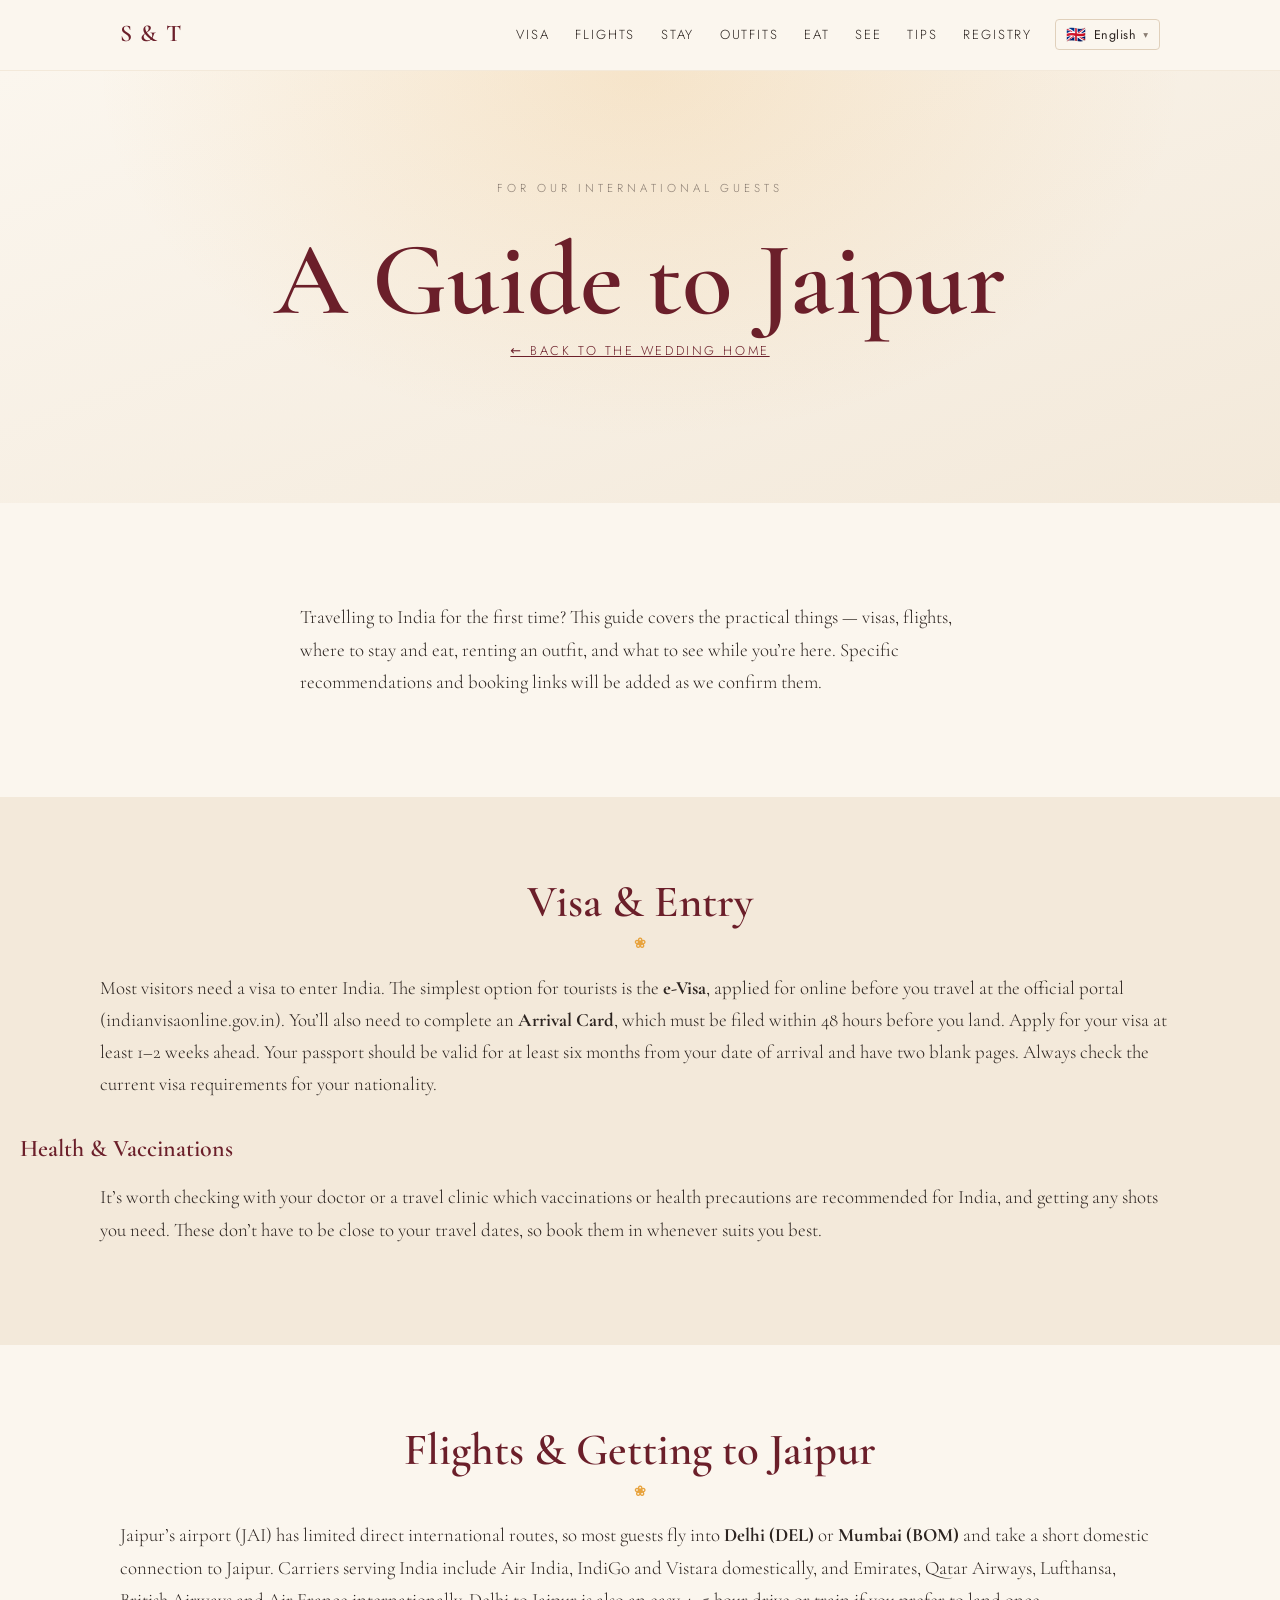
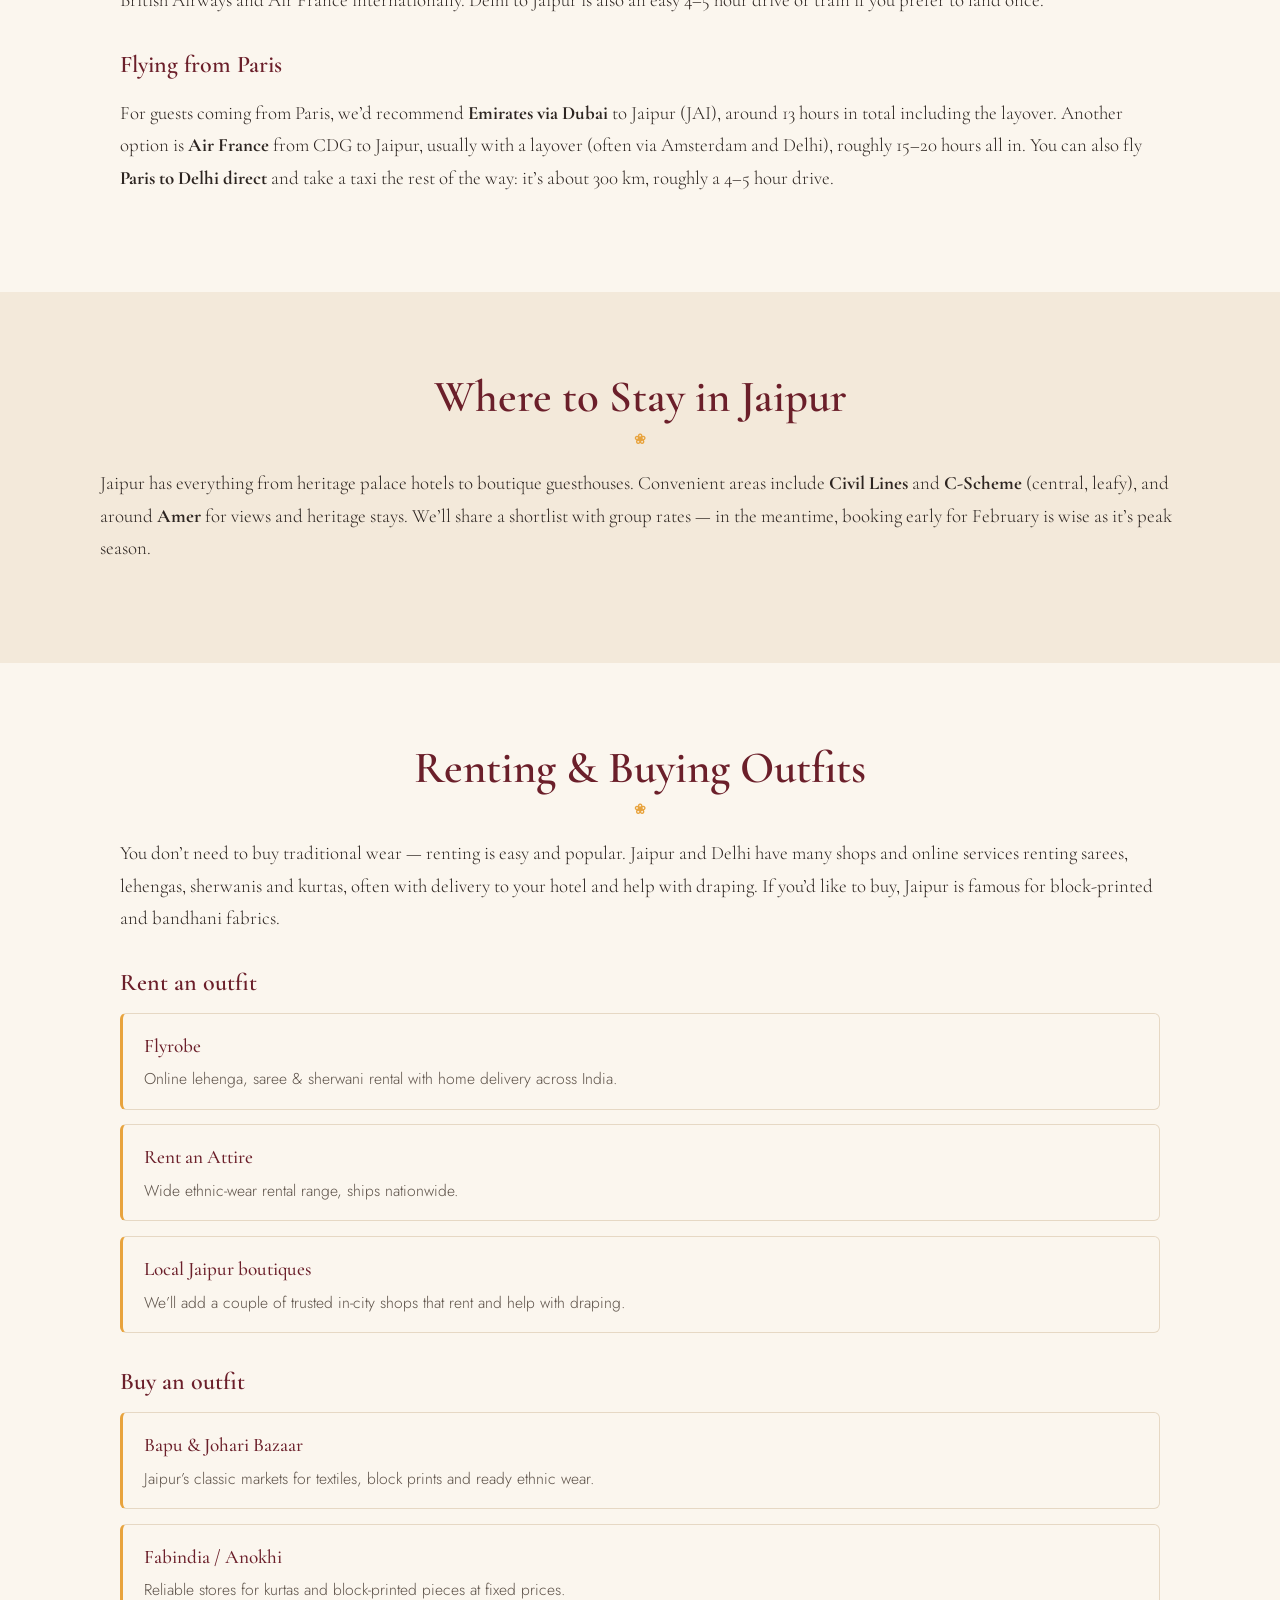
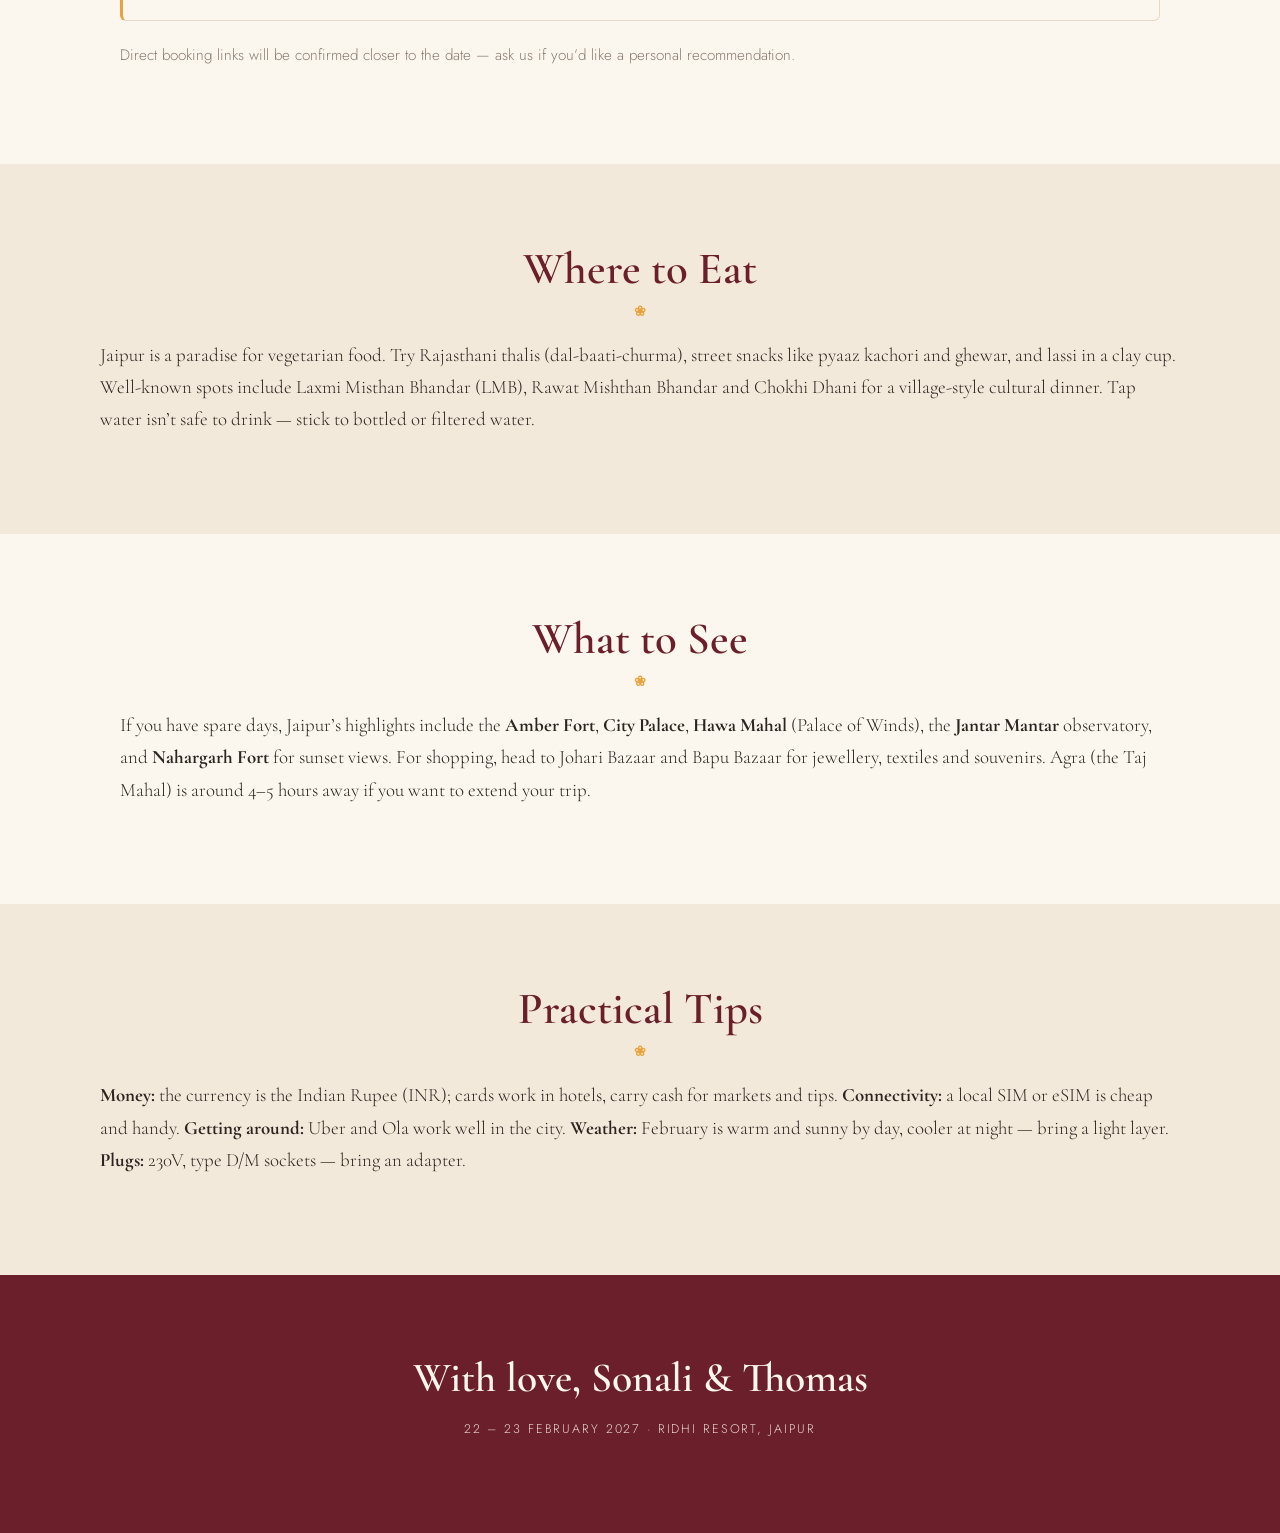
==== commit 047ad38a: "Add gift registry page and remove footer contact line - New trilingual registry.html: guests reserve" ====
--- a/international.html
+++ b/international.html
@@ -24,6 +24,7 @@
           <a href="#eat" data-i18n="ignav_eat">Eat</a>
           <a href="#see" data-i18n="ignav_see">See</a>
           <a href="#tips" data-i18n="ignav_tips">Tips</a>
+          <a href="registry.html" data-i18n="nav_registry">Registry</a>
         </nav>
         <div class="lang-switch" aria-label="Language">
           <button type="button" class="lang-current" aria-haspopup="listbox" aria-expanded="false">
@@ -210,7 +211,6 @@
   <footer class="site-footer" id="contact">
     <h2 class="footer-title" data-i18n="footer_title">With love, Sonali &amp; Thomas</h2>
     <p class="footer-date" data-i18n="footer_date">22 &ndash; 23 February 2027 &middot; Ridhi Resort, Jaipur</p>
-    <p class="footer-contact" data-i18n="footer_contact">Questions? Call us on <a href="tel:+33766345584">+33 7 66 34 55 84</a> or <a href="tel:+33669466665">+33 6 69 46 66 65</a>.</p>
   </footer>
 
   <script src="assets/js/i18n.js"></script>
--- a/assets/css/styles.css
+++ b/assets/css/styles.css
@@ -356,12 +356,25 @@
 .attire-item[open] > summary { border-bottom: 1px solid #f0e6d6; }
 
 .attire-name { display: flex; flex-direction: column; margin-right: auto; }
-.attire-name [lang="hi"] {
+.attire-title {
   font-family: var(--serif);
   color: var(--maroon);
   font-size: 1.45rem;
-  line-height: 1.1;
-}
+  line-height: 1.15;
+}
+.attire-title [lang="hi"] {
+  font-size: 1.05rem;
+  font-weight: 400;
+  color: var(--muted);
+}
+.attire-phon {
+  font-family: var(--sans);
+  font-style: italic;
+  font-size: .82rem;
+  color: var(--muted);
+  margin-top: .1rem;
+}
+.attire-phon:empty { display: none; }
 .attire-en {
   font-family: var(--sans);
   font-weight: 400;
@@ -369,7 +382,7 @@
   letter-spacing: .14em;
   text-transform: uppercase;
   color: var(--muted);
-  margin-top: .2rem;
+  margin-top: .25rem;
 }
 .palette {
   display: flex;
@@ -400,6 +413,87 @@
 }
 .attire-note--warn { color: #8a3b1e; }
 .attire-rent { text-align: center; margin: 2.2rem auto 0; max-width: 620px; }
+
+/* ---------- Gift registry ---------- */
+.registry-offline {
+  max-width: 720px;
+  margin: 1.4rem auto 0;
+  text-align: center;
+  background: #fbeecf;
+  border: 1px solid #e6cf94;
+  border-radius: 8px;
+  padding: .9rem 1.2rem;
+  font-family: var(--sans);
+  font-size: .95rem;
+  color: #8a6a1e;
+}
+.registry-grid {
+  display: grid;
+  grid-template-columns: repeat(2, 1fr);
+  gap: 1.5rem;
+}
+.gift-card {
+  display: flex;
+  flex-direction: column;
+  background: var(--cream);
+  border: 1px solid #e6d8c4;
+  border-radius: 10px;
+  padding: 1.6rem;
+  box-shadow: 0 8px 22px rgba(107,31,42,.05);
+  transition: opacity .2s, border-color .2s;
+}
+.gift-card.is-reserved { opacity: .62; border-color: #ded1bd; }
+.gift-card.is-reserved.is-mine { opacity: 1; border-color: var(--marigold); }
+.gift-body { flex: 1; }
+.gift-name { color: var(--maroon); font-size: 1.4rem; margin: 0 0 .4rem; }
+.gift-note { color: #5d5249; margin: 0 0 .6rem; font-size: .98rem; font-family: var(--serif); }
+.gift-price {
+  margin: 0;
+  font-size: .82rem;
+  letter-spacing: .06em;
+  color: var(--muted);
+}
+.gift-actions {
+  display: flex;
+  align-items: center;
+  gap: 1rem;
+  margin-top: 1.2rem;
+  padding-top: 1rem;
+  border-top: 1px solid #efe2cf;
+}
+.gift-view {
+  font-size: .74rem;
+  letter-spacing: .12em;
+  text-transform: uppercase;
+  text-decoration: none;
+  color: var(--maroon);
+  border-bottom: 1px solid transparent;
+  transition: border-color .2s;
+}
+.gift-view:hover { border-color: var(--gold); }
+.gift-btn {
+  margin-left: auto;
+  border: 1px solid var(--maroon);
+  background: var(--maroon);
+  color: var(--cream);
+  font-family: var(--sans);
+  font-size: .74rem;
+  letter-spacing: .12em;
+  text-transform: uppercase;
+  padding: .55rem 1.1rem;
+  border-radius: 3px;
+  cursor: pointer;
+  transition: background .2s, color .2s, border-color .2s;
+}
+.gift-btn:hover:not(:disabled) { background: var(--maroon-deep); border-color: var(--maroon-deep); }
+.gift-btn:disabled { background: transparent; color: var(--muted); border-color: #ddceb8; cursor: default; }
+.gift-btn--release {
+  background: transparent;
+  color: var(--maroon);
+  border-color: var(--gold);
+}
+.gift-btn--release:hover:not(:disabled) { background: var(--marigold); color: var(--cream); border-color: var(--marigold); }
+.registry-hint { text-align: center; margin: 2.2rem auto 0; max-width: 620px; }
 
 /* ---------- Shop / rental list (guide page) ---------- */
 .shop-h {
@@ -477,7 +571,7 @@
     display: none;
   }
   .nav-links.open { display: flex; }
-  .two-col, .card-grid { grid-template-columns: 1fr; }
+  .two-col, .card-grid, .registry-grid { grid-template-columns: 1fr; }
 
   .day-head { flex-direction: column; gap: .3rem; padding: 1.1rem 1.2rem; }
   .day-date { font-size: 1.35rem; }
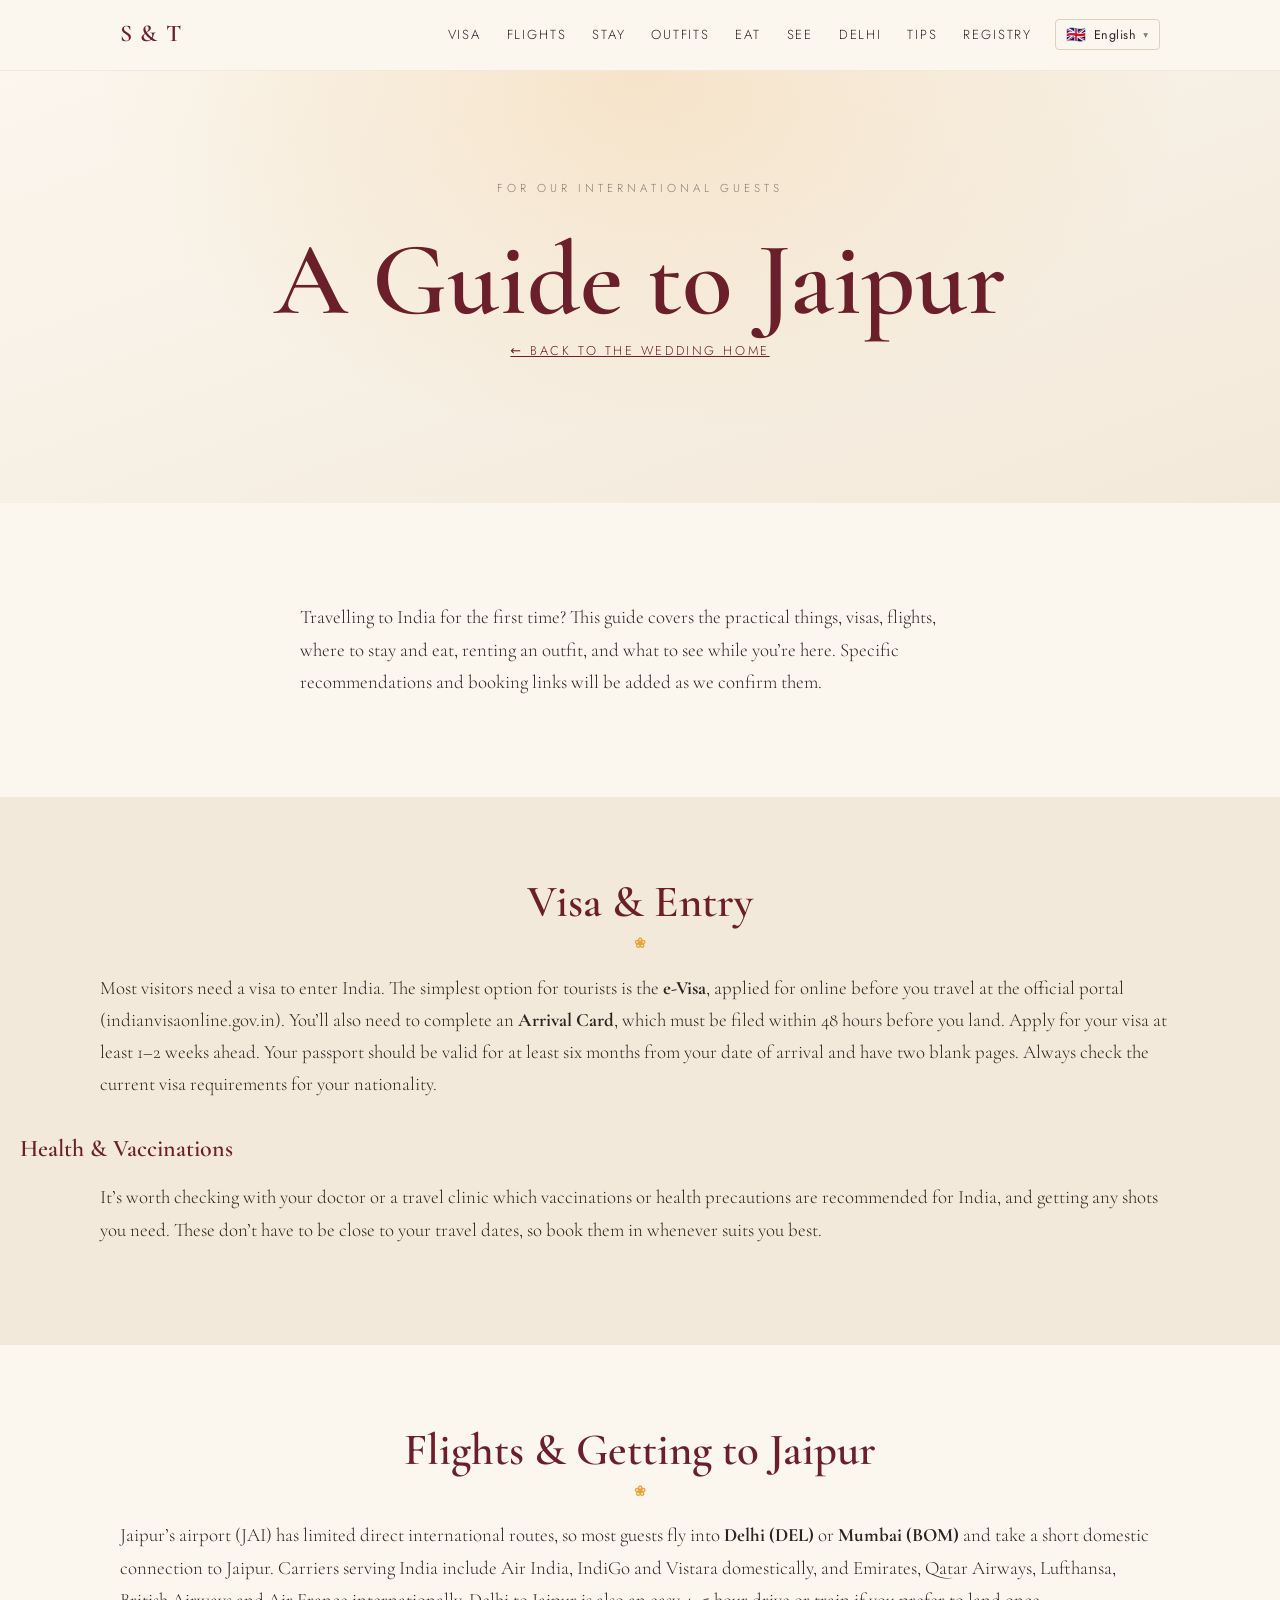
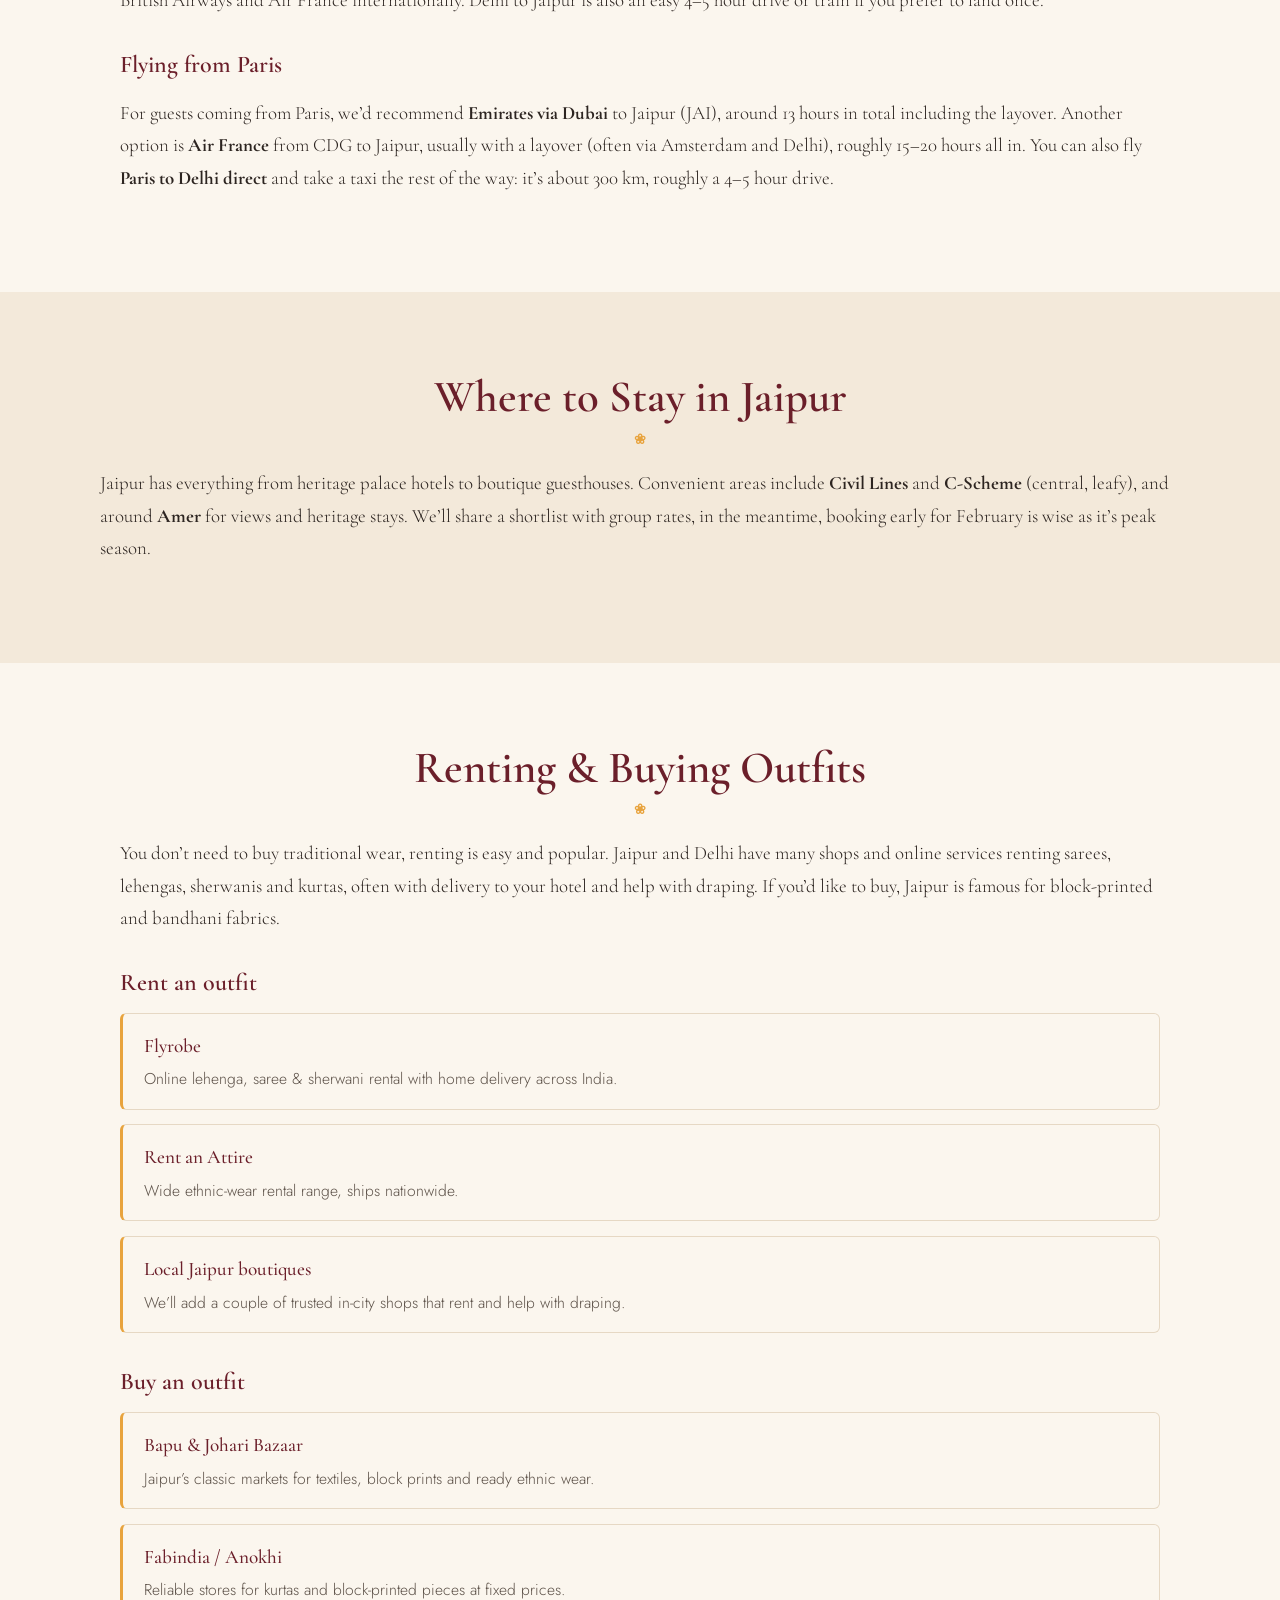
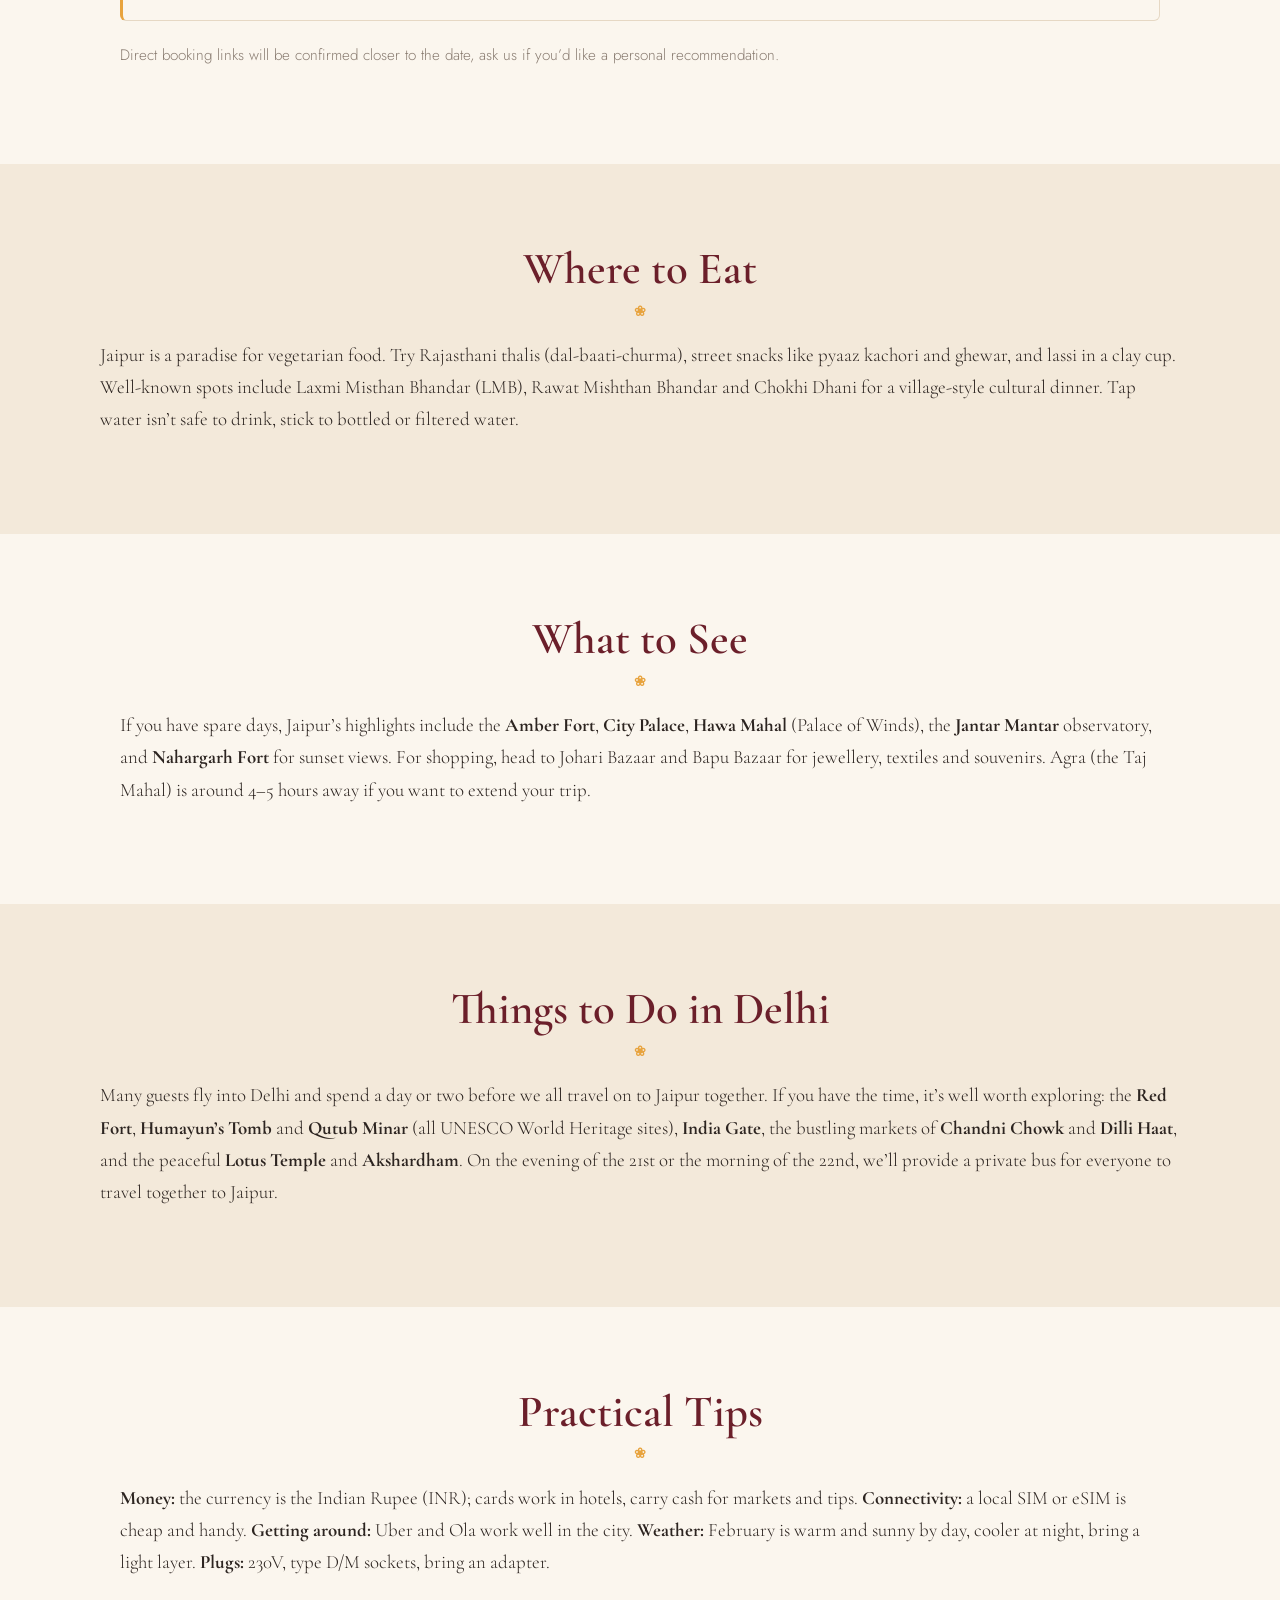
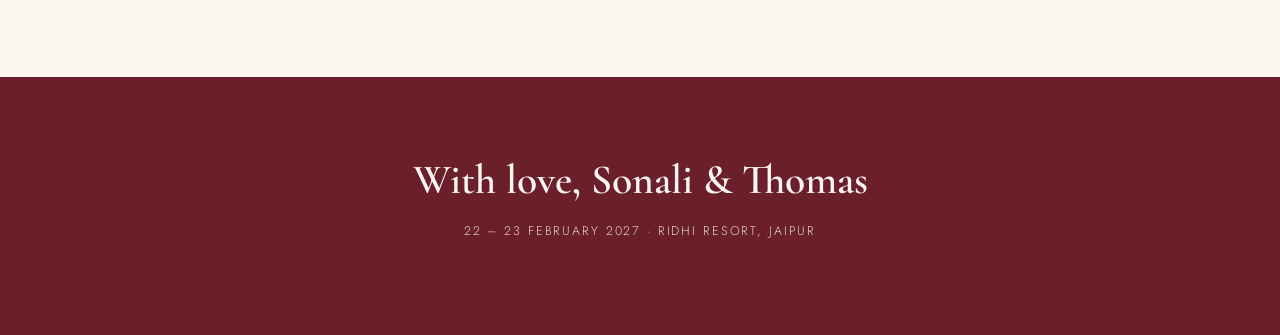
==== commit c6539ea4: "Park registry as WIP, refresh hero art and schedule details - Mark registry.html as coming-soon; dro" ====
--- a/international.html
+++ b/international.html
@@ -3,8 +3,8 @@
 <head>
   <meta charset="UTF-8" />
   <meta name="viewport" content="width=device-width, initial-scale=1.0" />
-  <title>Guide to Jaipur — Sonali &amp; Thomas, February 2027</title>
-  <meta name="description" content="A practical guide for international guests attending Sonali &amp; Thomas's wedding in Jaipur — visas, flights, hotels, outfit rental, food and sightseeing." />
+  <title>Guide to Jaipur, Sonali &amp; Thomas, February 2027</title>
+  <meta name="description" content="A practical guide for international guests attending Sonali &amp; Thomas's wedding in Jaipur, visas, flights, hotels, outfit rental, food and sightseeing." />
 
   <link rel="preconnect" href="https://fonts.googleapis.com" />
   <link rel="preconnect" href="https://fonts.gstatic.com" crossorigin />
@@ -23,6 +23,7 @@
           <a href="#outfits" data-i18n="ignav_outfits">Outfits</a>
           <a href="#eat" data-i18n="ignav_eat">Eat</a>
           <a href="#see" data-i18n="ignav_see">See</a>
+          <a href="#delhi" data-i18n="ignav_delhi">Delhi</a>
           <a href="#tips" data-i18n="ignav_tips">Tips</a>
           <a href="registry.html" data-i18n="nav_registry">Registry</a>
         </nav>
@@ -55,7 +56,7 @@
   <section class="section section--narrow">
     <p class="lead" data-i18n="ig_intro">
       Travelling to India for the first time? This guide covers the practical
-      things &mdash; visas, flights, where to stay and eat, renting an outfit, and
+      things, visas, flights, where to stay and eat, renting an outfit, and
       what to see while you&rsquo;re here. Specific recommendations and booking
       links will be added as we confirm them.
     </p>
@@ -117,7 +118,7 @@
       Convenient areas include <strong>Civil Lines</strong> and
       <strong>C-Scheme</strong> (central, leafy), and around <strong>Amer</strong>
       for views and heritage stays. We&rsquo;ll share a shortlist with group rates
-      &mdash; in the meantime, booking early for February is wise as it&rsquo;s peak
+     , in the meantime, booking early for February is wise as it&rsquo;s peak
       season.
     </p>
   </section>
@@ -126,7 +127,7 @@
   <section class="section" id="outfits">
     <h2 class="section-title" data-i18n="ig_outfits_h">Renting &amp; Buying Outfits</h2>
     <p class="lead" data-i18n="ig_outfits_p">
-      You don&rsquo;t need to buy traditional wear &mdash; renting is easy and
+      You don&rsquo;t need to buy traditional wear, renting is easy and
       popular. Jaipur and Delhi have many shops and online services renting
       sarees, lehengas, sherwanis and kurtas, often with delivery to your hotel
       and help with draping. If you&rsquo;d like to buy, Jaipur is famous for
@@ -162,7 +163,7 @@
     </ul>
 
     <p class="muted shop-note" data-i18n="ig_outfits_note">
-      Direct booking links will be confirmed closer to the date &mdash; ask us if
+      Direct booking links will be confirmed closer to the date, ask us if
       you&rsquo;d like a personal recommendation.
     </p>
   </section>
@@ -175,7 +176,7 @@
       (dal-baati-churma), street snacks like pyaaz kachori and ghewar, and lassi
       in a clay cup. Well-known spots include Laxmi Misthan Bhandar (LMB), Rawat
       Mishthan Bhandar and Chokhi Dhani for a village-style cultural dinner. Tap
-      water isn&rsquo;t safe to drink &mdash; stick to bottled or filtered water.
+      water isn&rsquo;t safe to drink, stick to bottled or filtered water.
     </p>
   </section>
 
@@ -194,16 +195,32 @@
     </p>
   </section>
 
+  <!-- DELHI -->
+  <section class="section section--alt" id="delhi">
+    <h2 class="section-title" data-i18n="ig_delhi_h">Things to Do in Delhi</h2>
+    <p class="lead" data-i18n="ig_delhi_p">
+      Many guests fly into Delhi and spend a day or two before we all travel on to
+      Jaipur together. If you have the time, it&rsquo;s well worth exploring: the
+      <strong>Red Fort</strong>, <strong>Humayun&rsquo;s Tomb</strong> and
+      <strong>Qutub Minar</strong> (all UNESCO World Heritage sites),
+      <strong>India Gate</strong>, the bustling markets of
+      <strong>Chandni Chowk</strong> and <strong>Dilli Haat</strong>, and the
+      peaceful <strong>Lotus Temple</strong> and <strong>Akshardham</strong>. On the
+      evening of the 21st or the morning of the 22nd, we&rsquo;ll provide a private
+      bus for everyone to travel together to Jaipur.
+    </p>
+  </section>
+
   <!-- TIPS -->
-  <section class="section section--alt" id="tips">
+  <section class="section" id="tips">
     <h2 class="section-title" data-i18n="ig_tips_h">Practical Tips</h2>
     <p class="lead" data-i18n="ig_tips_p">
       <strong>Money:</strong> the currency is the Indian Rupee (INR); cards work
       in hotels, carry cash for markets and tips. <strong>Connectivity:</strong> a
       local SIM or eSIM is cheap and handy. <strong>Getting around:</strong> Uber
       and Ola work well in the city. <strong>Weather:</strong> February is warm and
-      sunny by day, cooler at night &mdash; bring a light layer.
-      <strong>Plugs:</strong> 230V, type D/M sockets &mdash; bring an adapter.
+      sunny by day, cooler at night, bring a light layer.
+      <strong>Plugs:</strong> 230V, type D/M sockets, bring an adapter.
     </p>
   </section>
 
--- a/assets/css/styles.css
+++ b/assets/css/styles.css
@@ -189,6 +189,21 @@
   margin: 0;
 }
 .hero-names span { display: block; font-style: italic; font-size: .45em; color: var(--marigold); font-weight: 500; }
+.hero-tagline {
+  font-family: var(--serif);
+  font-style: italic;
+  font-size: clamp(1.05rem, 2.6vw, 1.4rem);
+  color: var(--maroon);
+  margin: 0 0 1.4rem;
+}
+.hero-invite {
+  text-transform: uppercase;
+  letter-spacing: .3em;
+  font-size: .8rem;
+  color: var(--marigold);
+  font-weight: 500;
+  margin: 1.2rem 0 0;
+}
 .hero-date {
   font-family: var(--serif);
   font-size: clamp(1.3rem, 4vw, 2rem);
@@ -316,6 +331,23 @@
 }
 .schedule-table td:last-child { color: #5d5249; }
 
+/* Ritual meaning: separated from the factual info, on its own line, italic and coloured */
+.ritual-why {
+  display: block;
+  margin-top: .5rem;
+  font-style: italic;
+  color: var(--maroon);
+}
+
+/* General buffet note under the schedule */
+.schedule-note {
+  max-width: 640px;
+  margin: 1.4rem auto 0;
+  text-align: center;
+  font-size: .95rem;
+  font-style: italic;
+}
+
 /* ---------- Layout helpers ---------- */
 .two-col { display: grid; grid-template-columns: 1fr 1fr; gap: 2.5rem; align-items: start; }
 .card-grid { display: grid; grid-template-columns: repeat(3, 1fr); gap: 1.5rem; }
@@ -326,6 +358,36 @@
   padding: 1.8rem;
 }
 .info-card h3 { color: var(--maroon); }
+.info-card-body { color: var(--ink); }
+.info-list {
+  list-style: none;
+  margin: .8rem 0 0;
+  padding: 0;
+}
+.info-list li {
+  position: relative;
+  padding-left: 1.1rem;
+  margin-bottom: .7rem;
+  line-height: 1.55;
+}
+.info-list li:last-child { margin-bottom: 0; }
+.info-list li::before {
+  content: "";
+  position: absolute;
+  left: 0;
+  top: .62em;
+  width: 5px;
+  height: 5px;
+  border-radius: 50%;
+  background: var(--marigold);
+}
+.info-subhead {
+  font-family: var(--serif);
+  color: var(--maroon);
+  font-size: 1.1rem;
+  margin: 1.3rem 0 .3rem;
+}
+.info-note { color: #5d5249; margin: 0; line-height: 1.55; }
 
 /* ---------- Attire / dress code (accordion) ---------- */
 .attire-list { max-width: 760px; margin: 0 auto; }
@@ -408,8 +470,6 @@
   margin: 0;
   font-size: .92rem;
   color: var(--maroon);
-  border-top: 1px solid #efe2cf;
-  padding-top: .8rem;
 }
 .attire-note--warn { color: #8a3b1e; }
 .attire-rent { text-align: center; margin: 2.2rem auto 0; max-width: 620px; }
@@ -427,6 +487,33 @@
   font-size: .95rem;
   color: #8a6a1e;
 }
+.wip-card {
+  max-width: 640px;
+  margin: 0 auto;
+  text-align: center;
+  background: var(--cream-alt);
+  border: 1px solid #ecdcc0;
+  border-radius: 14px;
+  padding: 2.6rem 2rem;
+}
+.wip-badge {
+  display: inline-block;
+  text-transform: uppercase;
+  letter-spacing: .28em;
+  font-size: .72rem;
+  color: var(--marigold);
+  border: 1px solid var(--marigold);
+  border-radius: 999px;
+  padding: .35rem .9rem;
+  margin: 0 0 1.2rem;
+}
+.wip-title {
+  font-family: var(--serif);
+  font-size: clamp(1.6rem, 4vw, 2.2rem);
+  color: var(--maroon);
+  margin: 0 0 1rem;
+}
+.wip-card .lead { margin: 0; }
 .registry-grid {
   display: grid;
   grid-template-columns: repeat(2, 1fr);
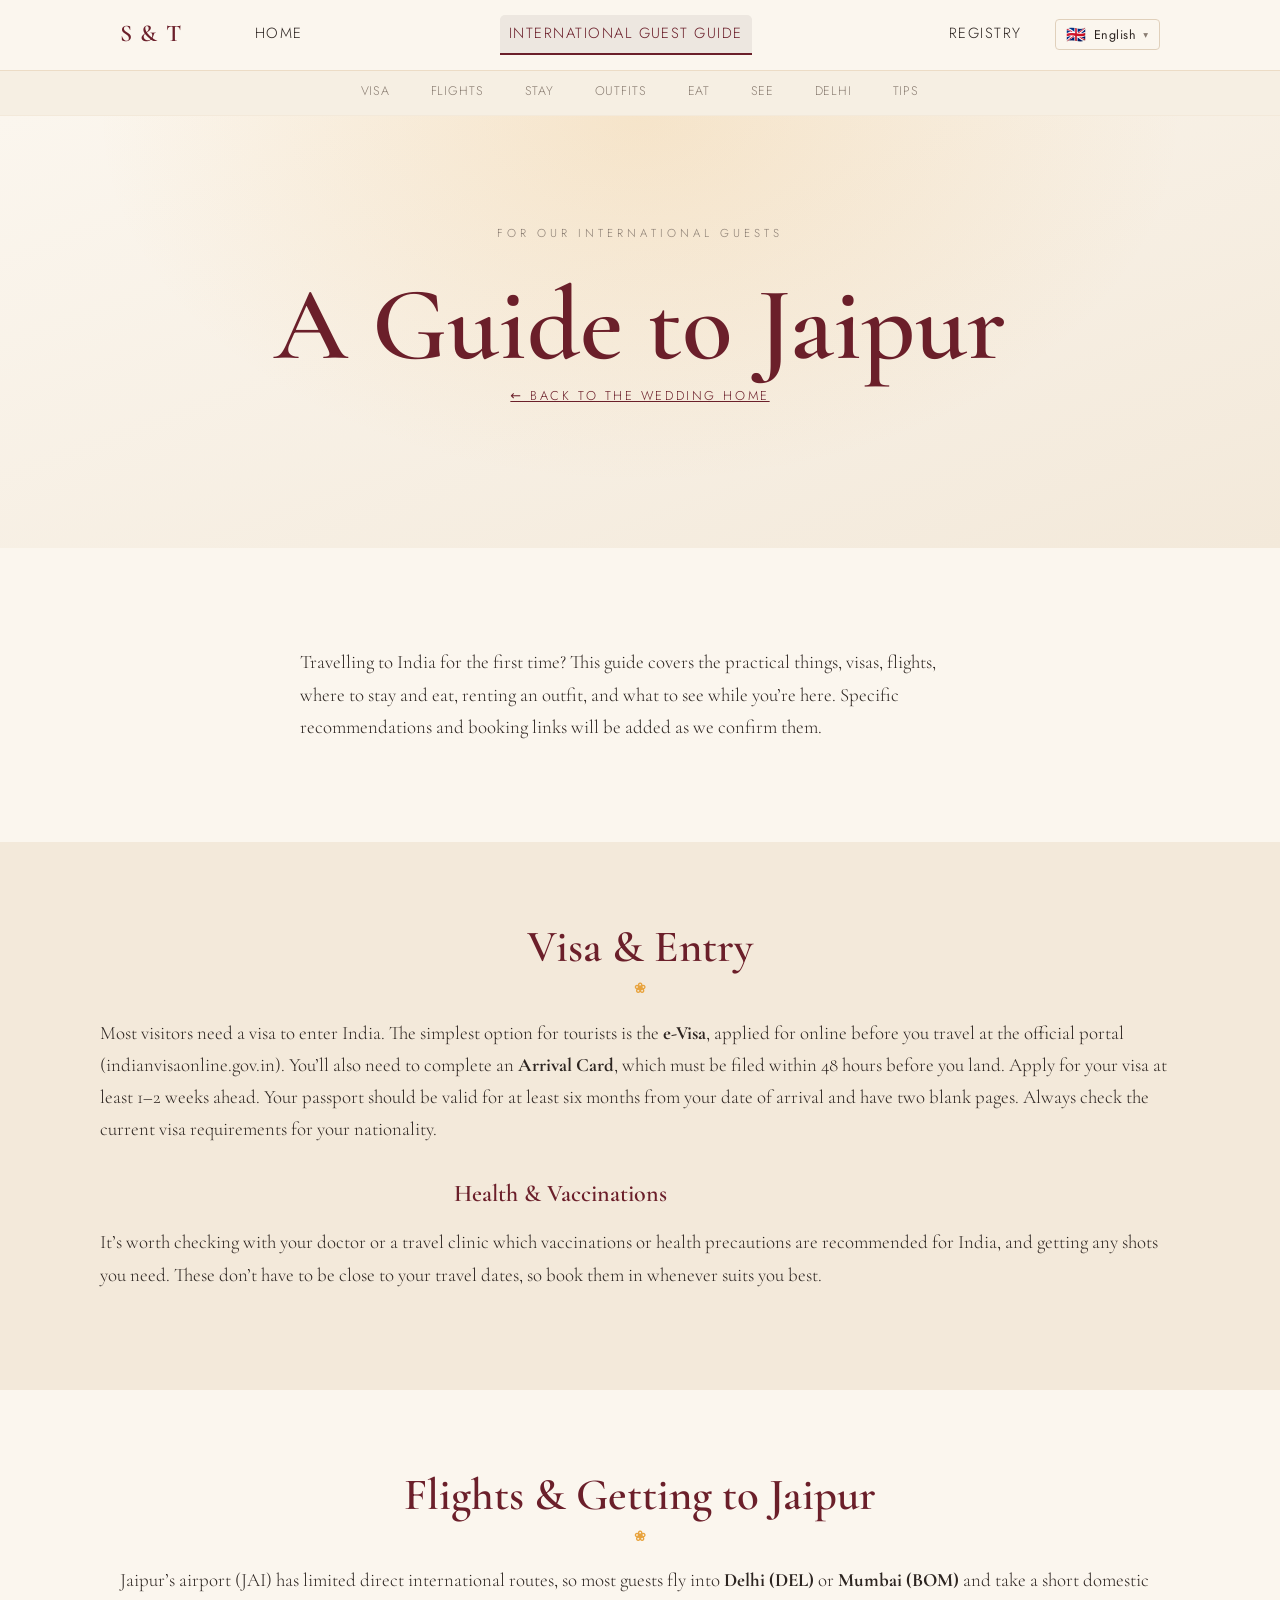
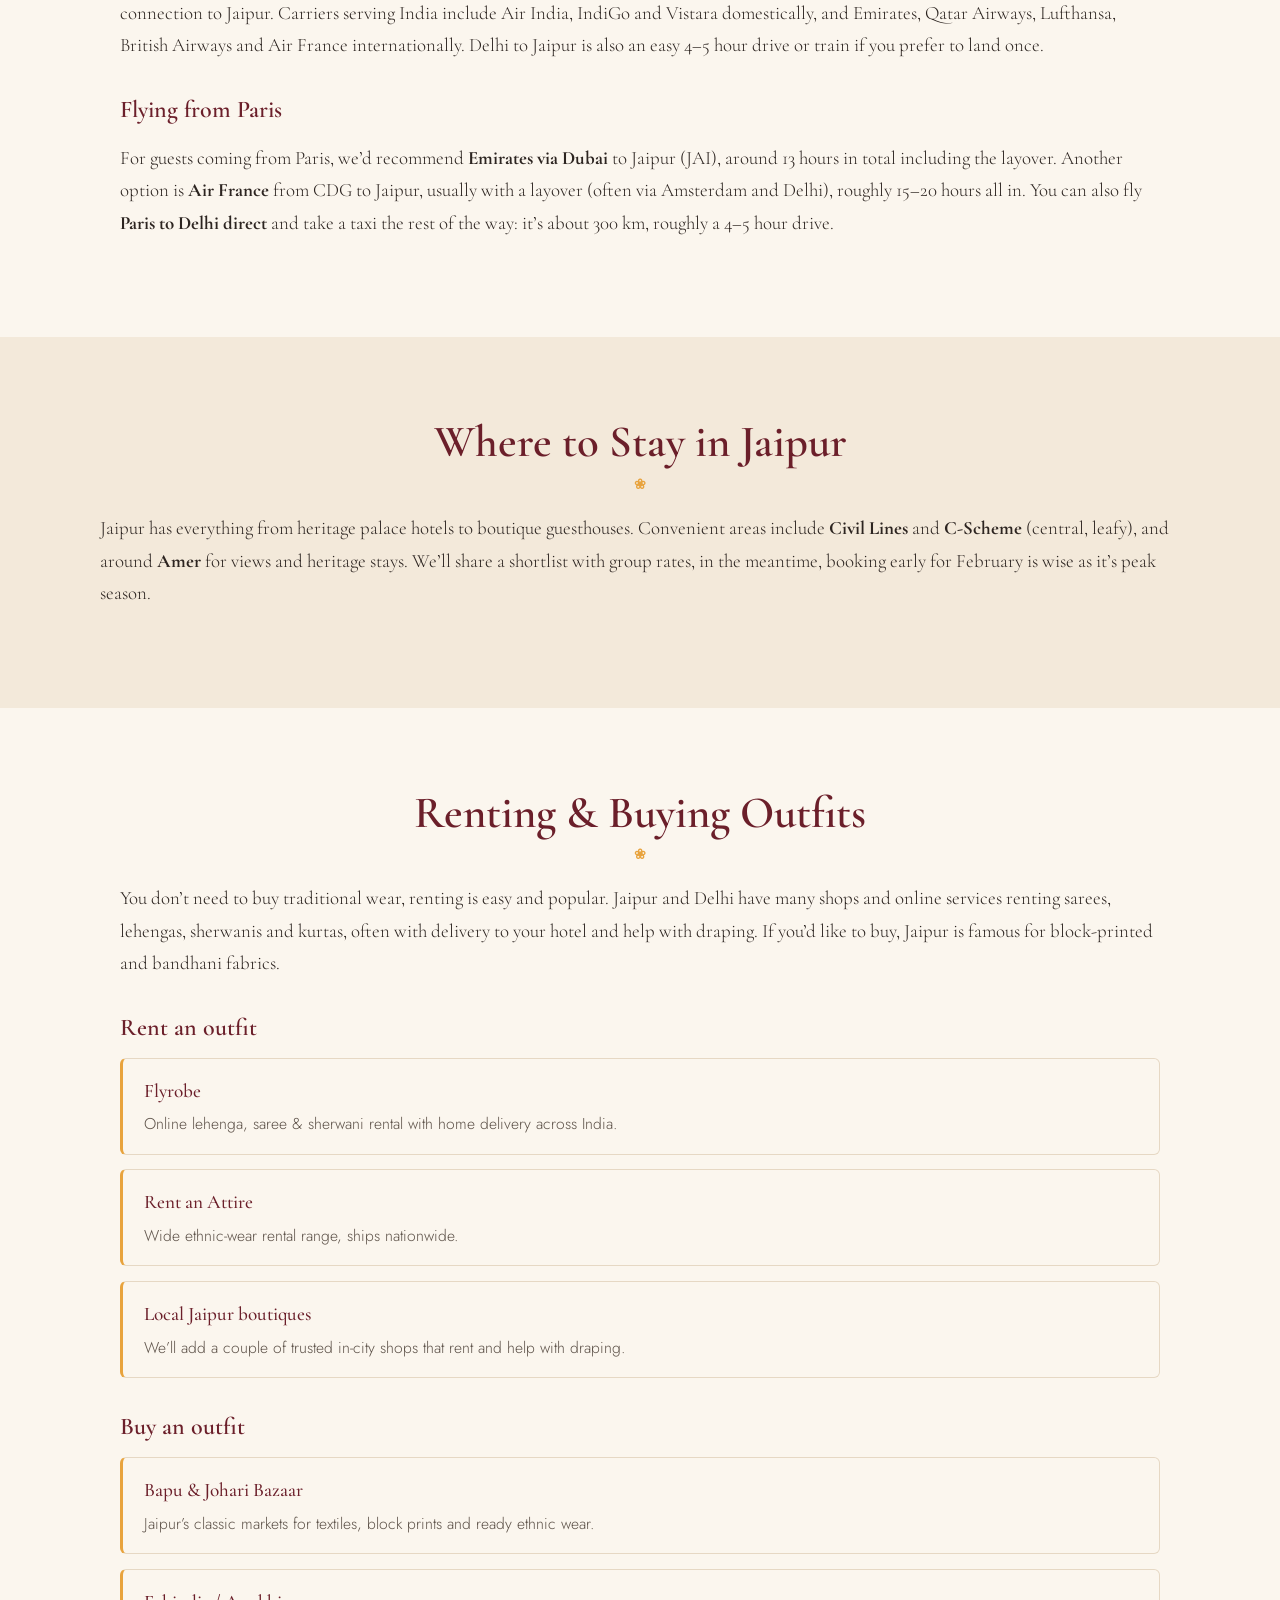
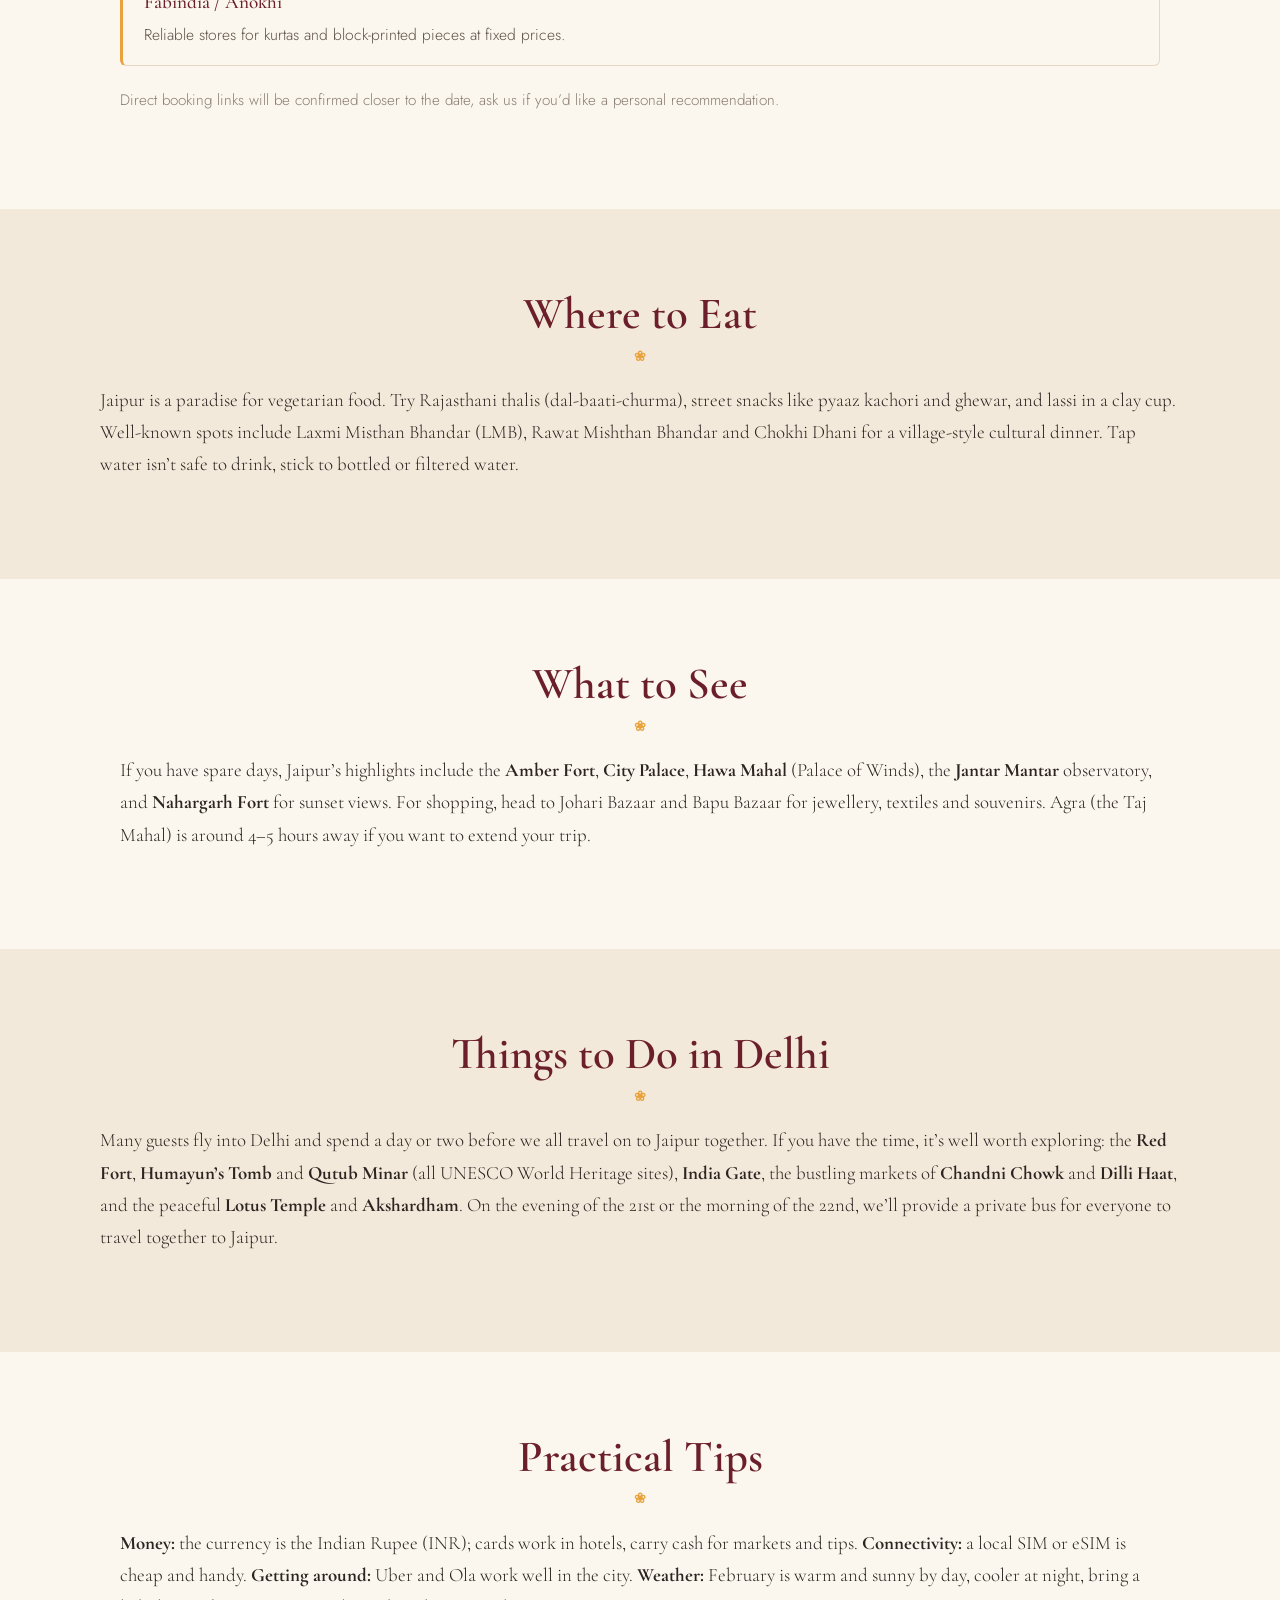
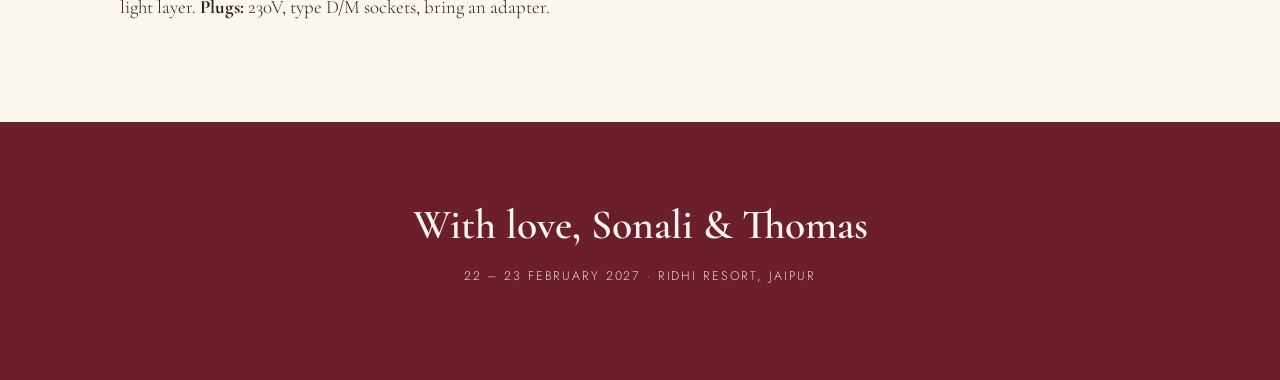
==== commit 851101e8: "Restructure nav: two-row bar with persistent section links Replace the single-line menu (and its hov" ====
--- a/international.html
+++ b/international.html
@@ -17,14 +17,8 @@
       <a href="index.html" class="brand">S &amp; T</a>
       <div class="nav-right">
         <nav class="nav-links">
-          <a href="#visa" data-i18n="ignav_visa">Visa</a>
-          <a href="#flights" data-i18n="ignav_flights">Flights</a>
-          <a href="#stay" data-i18n="ignav_stay">Stay</a>
-          <a href="#outfits" data-i18n="ignav_outfits">Outfits</a>
-          <a href="#eat" data-i18n="ignav_eat">Eat</a>
-          <a href="#see" data-i18n="ignav_see">See</a>
-          <a href="#delhi" data-i18n="ignav_delhi">Delhi</a>
-          <a href="#tips" data-i18n="ignav_tips">Tips</a>
+          <a href="index.html" data-i18n="nav_home">Home</a>
+          <a href="#top" data-i18n="nav_guide">International Guest Guide</a>
           <a href="registry.html" data-i18n="nav_registry">Registry</a>
         </nav>
         <div class="lang-switch" aria-label="Language">
@@ -41,6 +35,18 @@
         </button>
       </div>
     </div>
+    <nav class="nav-sub" aria-label="Sections on this page">
+      <div class="nav-sub-inner">
+        <a href="#visa" data-i18n="ignav_visa">Visa</a>
+        <a href="#flights" data-i18n="ignav_flights">Flights</a>
+        <a href="#stay" data-i18n="ignav_stay">Stay</a>
+        <a href="#outfits" data-i18n="ignav_outfits">Outfits</a>
+        <a href="#eat" data-i18n="ignav_eat">Eat</a>
+        <a href="#see" data-i18n="ignav_see">See</a>
+        <a href="#delhi" data-i18n="ignav_delhi">Delhi</a>
+        <a href="#tips" data-i18n="ignav_tips">Tips</a>
+      </div>
+    </nav>
   </header>
 
   <!-- SUB HERO -->
@@ -76,7 +82,7 @@
       nationality.
     </p>
 
-    <h3 class="shop-h" data-i18n="ig_health_h">Health &amp; Vaccinations</h3>
+    <h3 class="shop-h text-center" data-i18n="ig_health_h">Health &amp; Vaccinations</h3>
     <p class="lead" data-i18n="ig_health_p">
       It&rsquo;s worth checking with your doctor or a travel clinic which
       vaccinations or health precautions are recommended for India, and getting
--- a/assets/css/styles.css
+++ b/assets/css/styles.css
@@ -47,6 +47,7 @@
   display: flex;
   align-items: center;
   justify-content: space-between;
+  gap: 4rem;
 }
 .brand {
   font-family: var(--serif);
@@ -55,18 +56,63 @@
   letter-spacing: .05em;
   color: var(--maroon);
   text-decoration: none;
-}
-.nav-right { display: flex; align-items: center; gap: 1.4rem; }
-.nav-links { display: flex; gap: 1.6rem; }
+  white-space: nowrap;
+  flex-shrink: 0;
+}
+.nav-right { display: flex; align-items: center; gap: 1.5rem; flex: 1; min-width: 0; }
+.nav-links { display: flex; flex-wrap: nowrap; flex: 1; justify-content: space-between; gap: 1.5rem; }
 .nav-links a {
-  font-size: .82rem;
-  letter-spacing: .14em;
+  font-size: .92rem;
+  letter-spacing: .1em;
   text-transform: uppercase;
   text-decoration: none;
+  white-space: nowrap;
   color: var(--ink);
-  transition: color .2s;
-}
-.nav-links a:hover { color: var(--marigold); }
+  padding: .4rem .55rem;
+  border-radius: 5px 5px 0 0;
+  border-bottom: 2px solid transparent;
+  transition: color .2s, background-color .2s, border-color .2s;
+}
+.nav-links a:hover,
+.nav-links a:focus-visible,
+.nav-links a.active {
+  color: var(--maroon);
+  background: rgba(44, 36, 32, .07);
+  border-bottom-color: var(--maroon);
+}
+/* Secondary nav: a permanent second row listing the current page's sections */
+.nav-sub {
+  border-top: 1px solid #ecdcc6;
+  background: rgba(243, 233, 218, .55);
+}
+.nav-sub-inner {
+  max-width: var(--max);
+  margin: 0 auto;
+  padding: .35rem 1.25rem;
+  display: flex;
+  flex-wrap: wrap;
+  justify-content: center;
+  gap: .35rem 1.5rem;
+}
+.nav-sub a {
+  font-size: .78rem;
+  letter-spacing: .08em;
+  text-transform: uppercase;
+  text-decoration: none;
+  white-space: nowrap;
+  color: var(--muted);
+  padding: .3rem .5rem;
+  border-radius: 4px 4px 0 0;
+  border-bottom: 2px solid transparent;
+  transition: color .2s, background-color .2s, border-color .2s;
+}
+.nav-sub a:hover,
+.nav-sub a:focus-visible,
+.nav-sub a.active {
+  color: var(--maroon);
+  background: rgba(44, 36, 32, .06);
+  border-bottom-color: var(--maroon);
+}
 
 .lang-switch { position: relative; }
 .lang-current {
@@ -254,6 +300,8 @@
 }
 .section-sub { text-align: center; color: var(--muted); margin: 0 auto 2.5rem; max-width: 560px; }
 .lead { font-size: 1.18rem; font-family: var(--serif); }
+.text-center { text-align: center; }
+.text-center.lead { max-width: 640px; margin-left: auto; margin-right: auto; }
 .muted { color: var(--muted); font-size: .95rem; }
 
 /* ---------- Schedule ---------- */
@@ -645,12 +693,13 @@
 .site-footer a { color: var(--marigold); }
 
 /* ---------- Responsive ---------- */
-@media (max-width: 760px) {
+@media (max-width: 820px) {
   .nav-toggle { display: flex; }
   .nav-links {
     position: absolute;
     top: 100%; left: 0; right: 0;
     flex-direction: column;
+    align-items: flex-start;
     background: var(--cream);
     padding: 1rem 1.25rem;
     gap: 1rem;
@@ -658,6 +707,15 @@
     display: none;
   }
   .nav-links.open { display: flex; }
+
+  /* Section bar scrolls sideways instead of wrapping into many rows */
+  .nav-sub-inner {
+    flex-wrap: nowrap;
+    justify-content: flex-start;
+    overflow-x: auto;
+    gap: .25rem .75rem;
+    -webkit-overflow-scrolling: touch;
+  }
   .two-col, .card-grid, .registry-grid { grid-template-columns: 1fr; }
 
   .day-head { flex-direction: column; gap: .3rem; padding: 1.1rem 1.2rem; }
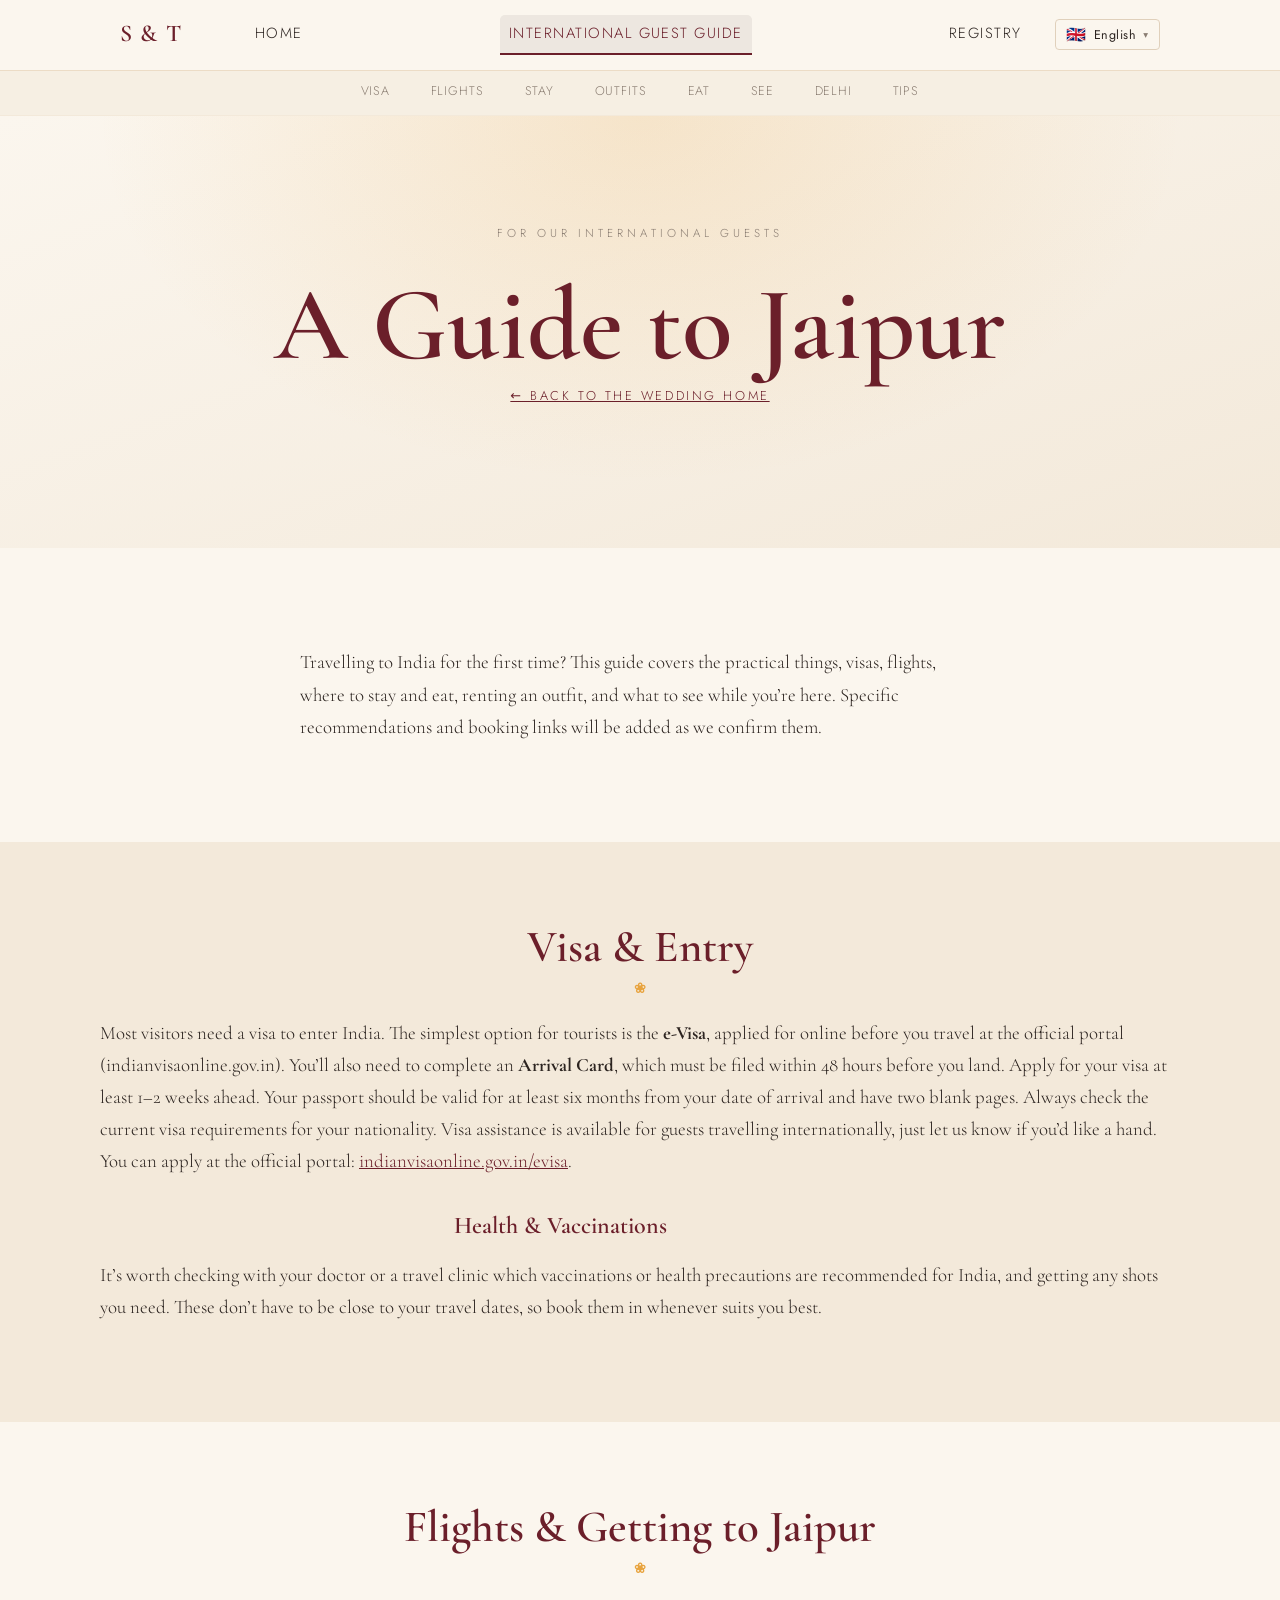
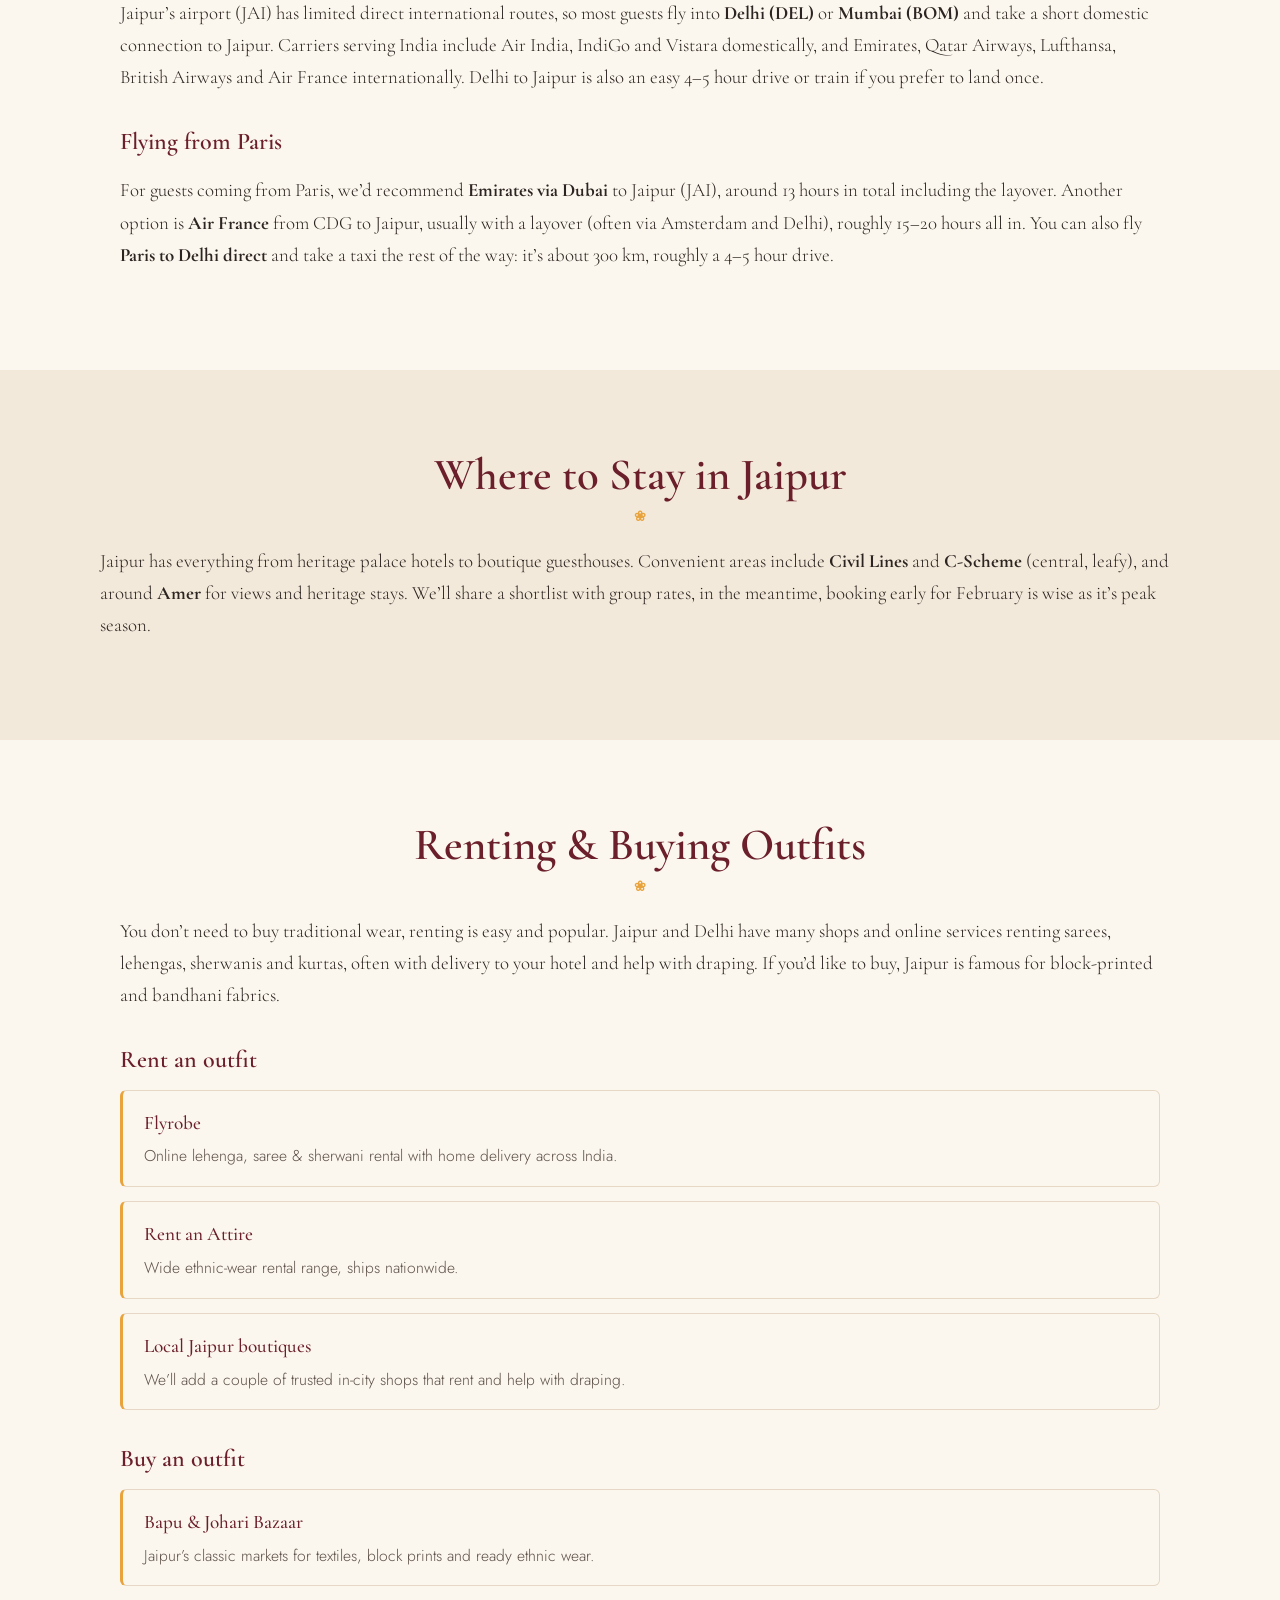
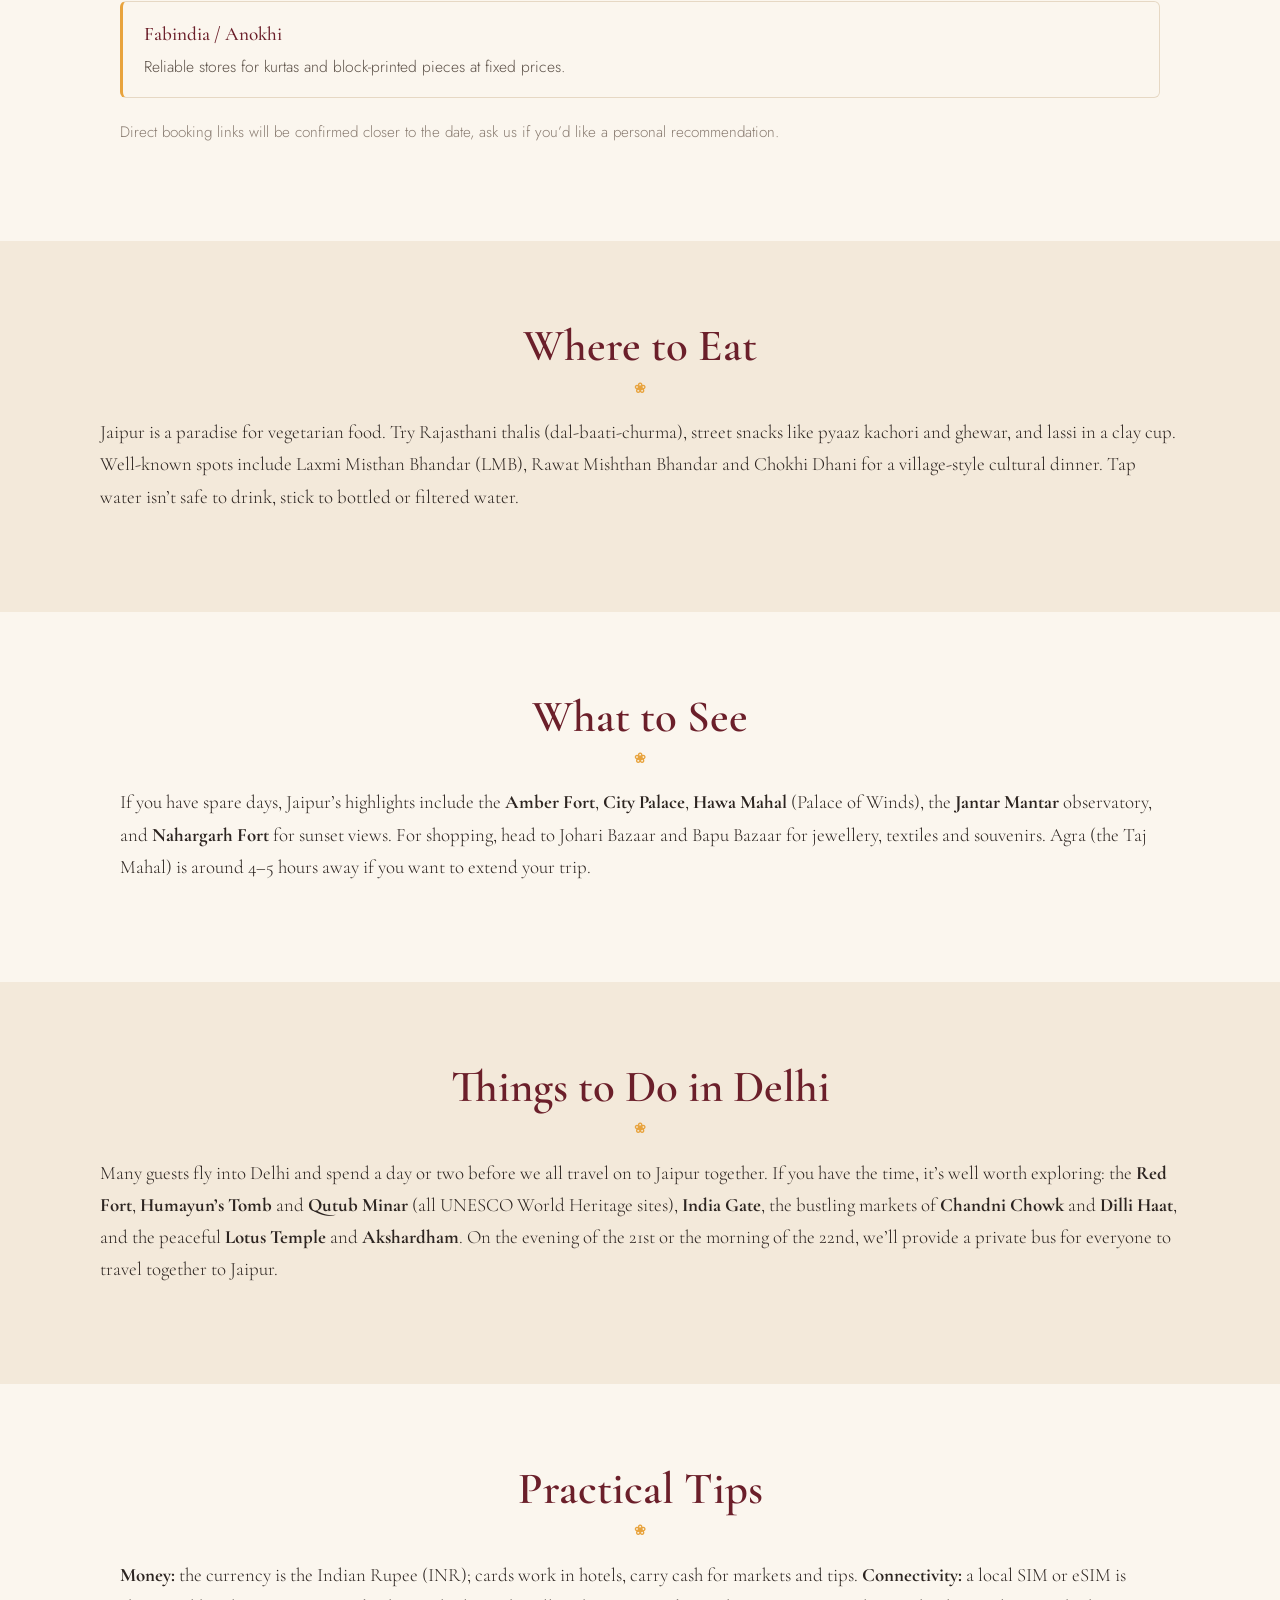
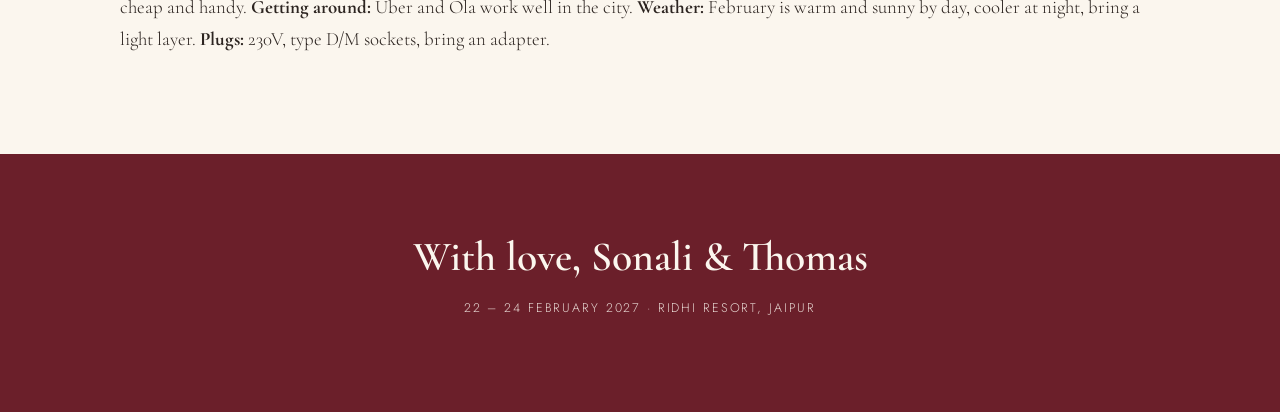
==== commit c92d7fe4: "Trim sensitive details, restyle travel/venue, set 22-24 date range Remove the exact venue address, m" ====
--- a/international.html
+++ b/international.html
@@ -79,7 +79,10 @@
       you land. Apply for your visa at least 1&ndash;2 weeks ahead. Your passport
       should be valid for at least six months from your date of arrival and have
       two blank pages. Always check the current visa requirements for your
-      nationality.
+      nationality. Visa assistance is available for guests travelling
+      internationally, just let us know if you&rsquo;d like a hand. You can apply
+      at the official portal:
+      <a href="https://indianvisaonline.gov.in/evisa" target="_blank" rel="noopener">indianvisaonline.gov.in/evisa</a>.
     </p>
 
     <h3 class="shop-h text-center" data-i18n="ig_health_h">Health &amp; Vaccinations</h3>
@@ -233,7 +236,7 @@
   <!-- FOOTER -->
   <footer class="site-footer" id="contact">
     <h2 class="footer-title" data-i18n="footer_title">With love, Sonali &amp; Thomas</h2>
-    <p class="footer-date" data-i18n="footer_date">22 &ndash; 23 February 2027 &middot; Ridhi Resort, Jaipur</p>
+    <p class="footer-date" data-i18n="footer_date">22 &ndash; 24 February 2027 &middot; Ridhi Resort, Jaipur</p>
   </footer>
 
   <script src="assets/js/i18n.js"></script>
--- a/assets/css/styles.css
+++ b/assets/css/styles.css
@@ -257,6 +257,7 @@
   margin: 1.2rem 0 .2rem;
 }
 .hero-place { letter-spacing: .2em; text-transform: uppercase; font-size: .8rem; color: var(--muted); margin: 0 0 2rem; }
+.hero-actions { display: flex; flex-wrap: wrap; justify-content: center; gap: .8rem; }
 
 /* ---------- Buttons ---------- */
 .btn {
@@ -398,6 +399,9 @@
 
 /* ---------- Layout helpers ---------- */
 .two-col { display: grid; grid-template-columns: 1fr 1fr; gap: 2.5rem; align-items: start; }
+.venue-detail { max-width: 42rem; margin: 0 auto; }
+#venue { padding-bottom: 2.5rem; }
+#travel { padding-top: 3rem; padding-bottom: 3rem; }
 .card-grid { display: grid; grid-template-columns: repeat(3, 1fr); gap: 1.5rem; }
 .info-card {
   background: var(--cream);
@@ -655,9 +659,38 @@
 .shop-desc { display: block; margin-top: .25rem; color: #5d5249; font-size: .98rem; }
 .shop-note { margin-top: 1.4rem; }
 
-/* ---------- Map ---------- */
-.map-frame { aspect-ratio: 4 / 3; border-radius: 6px; overflow: hidden; border: 1px solid #e6d8c4; }
-.map-frame iframe { width: 100%; height: 100%; border: 0; }
+/* ---------- Travel accordion ---------- */
+.travel-list { max-width: 760px; margin: 0 auto; }
+.travel-item {
+  background: var(--cream);
+  border: 1px solid #e6d8c4;
+  border-radius: 10px;
+  margin-bottom: 1rem;
+  overflow: hidden;
+  box-shadow: 0 8px 22px rgba(107,31,42,.05);
+}
+.travel-item > summary {
+  list-style: none;
+  cursor: pointer;
+  display: flex;
+  justify-content: space-between;
+  align-items: center;
+  gap: 1rem;
+  padding: 1.1rem 1.4rem;
+  font-family: var(--serif);
+  font-size: 1.25rem;
+  background: linear-gradient(120deg, var(--maroon), var(--maroon-deep));
+  color: var(--cream);
+}
+.travel-item > summary::-webkit-details-marker { display: none; }
+.travel-item > summary::after {
+  content: "+";
+  color: var(--marigold);
+  font-size: 1.5rem;
+  line-height: 1;
+}
+.travel-item[open] > summary::after { content: "\2212"; }
+.travel-item .info-card-body { padding: 1.1rem 1.4rem 1.3rem; }
 
 /* ---------- FAQ ---------- */
 .faq { max-width: 760px; margin: 0 auto; }
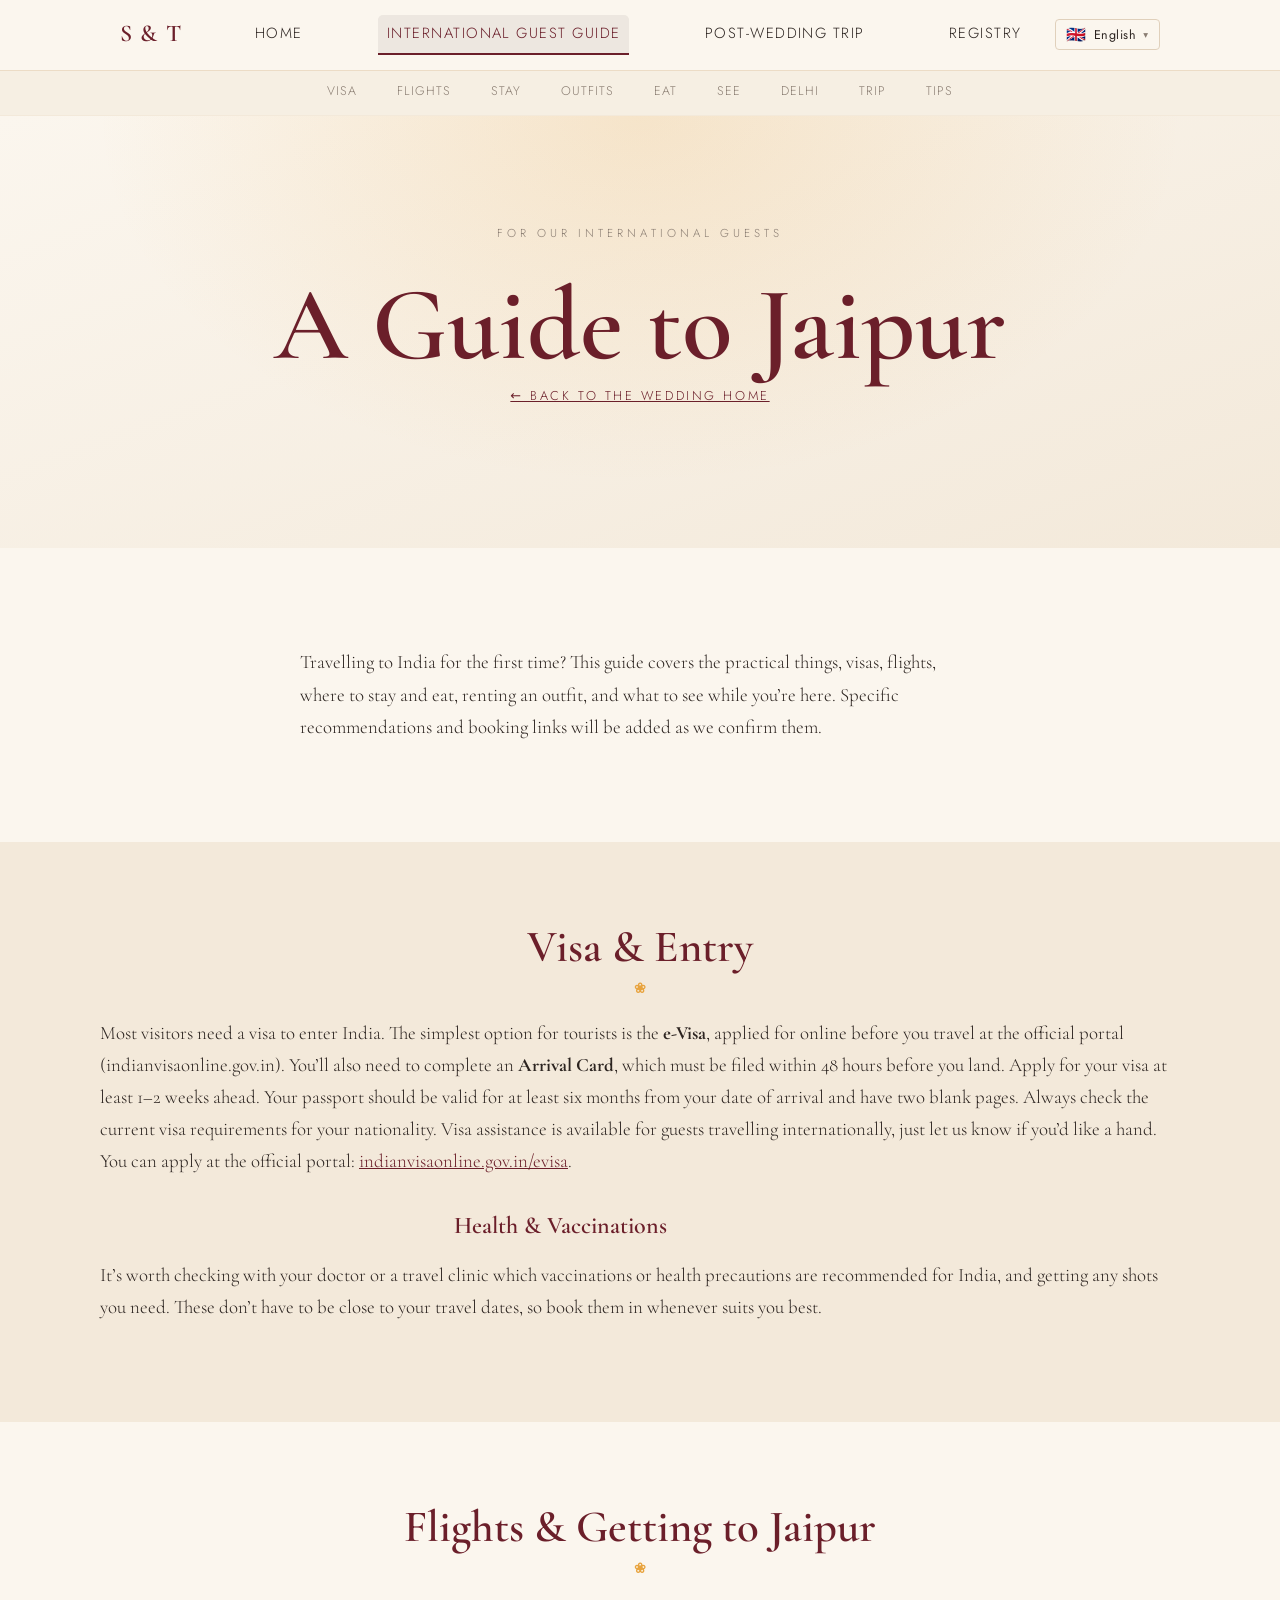
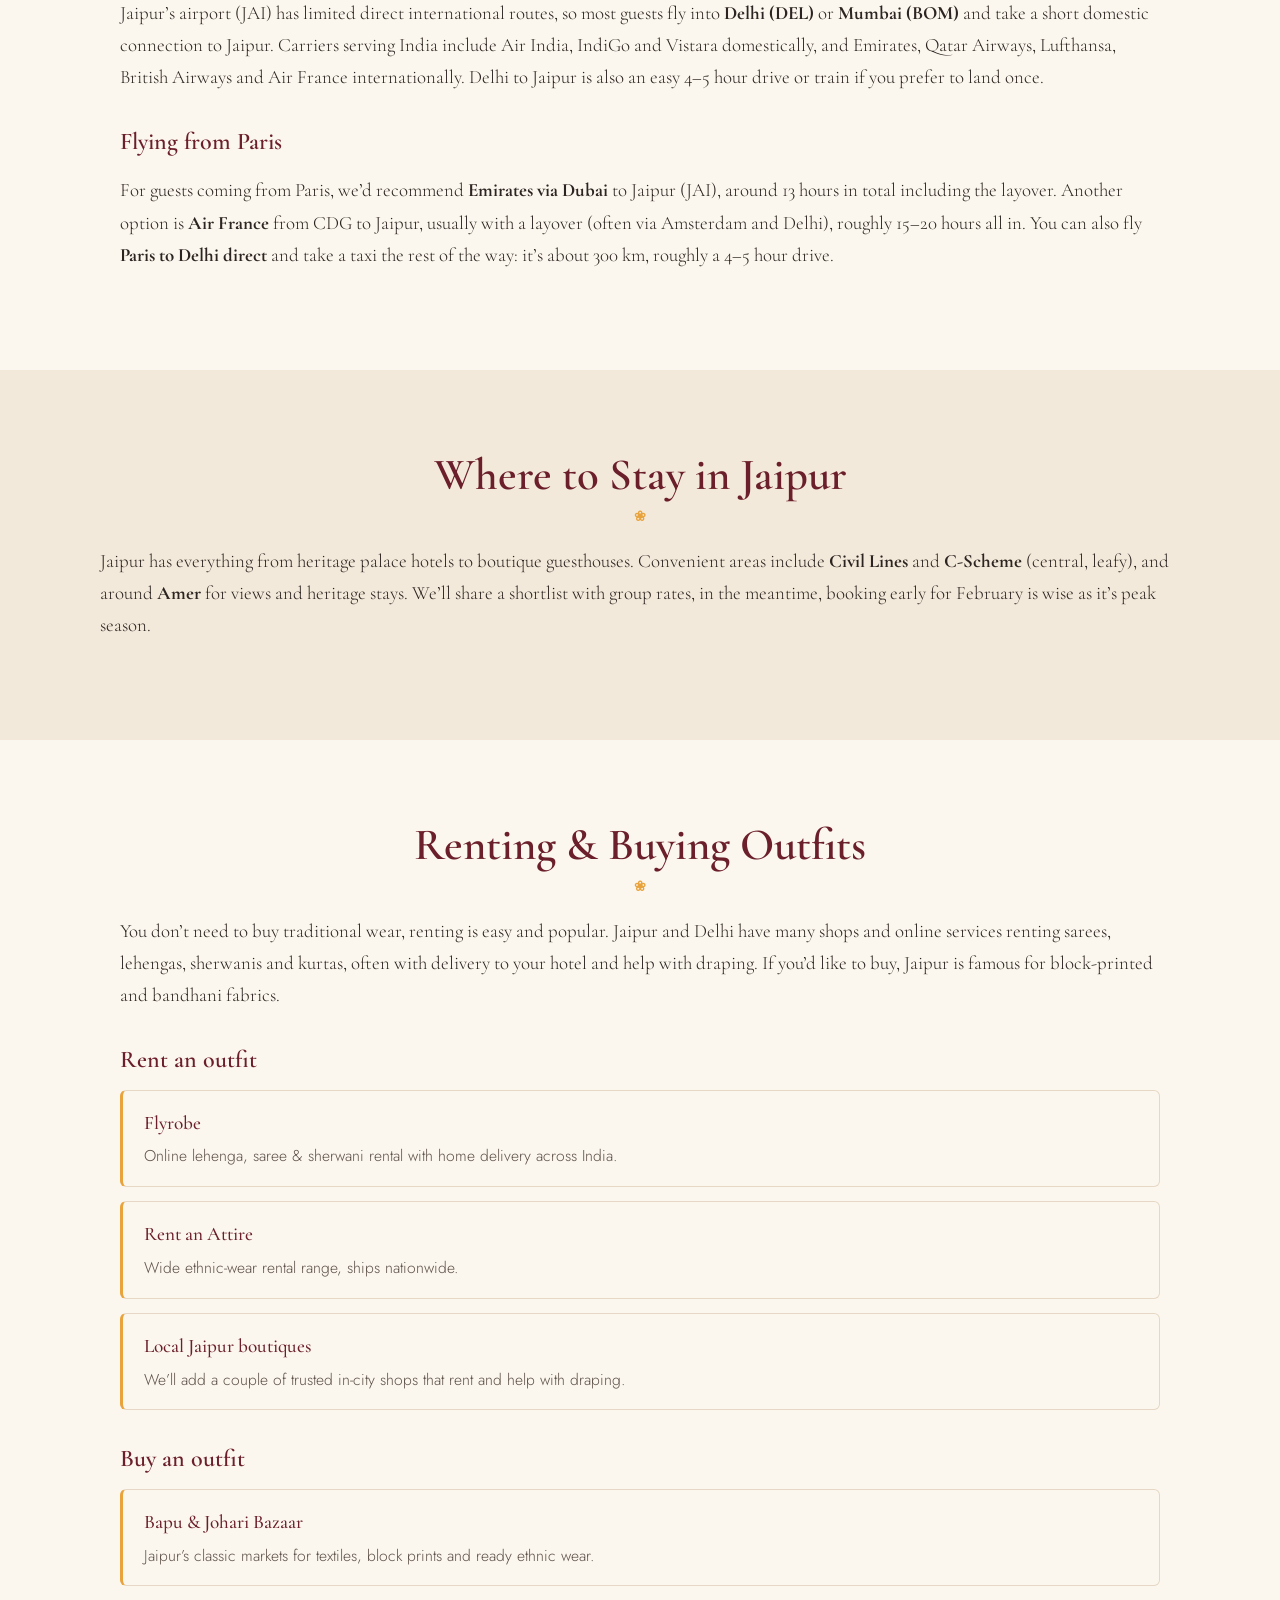
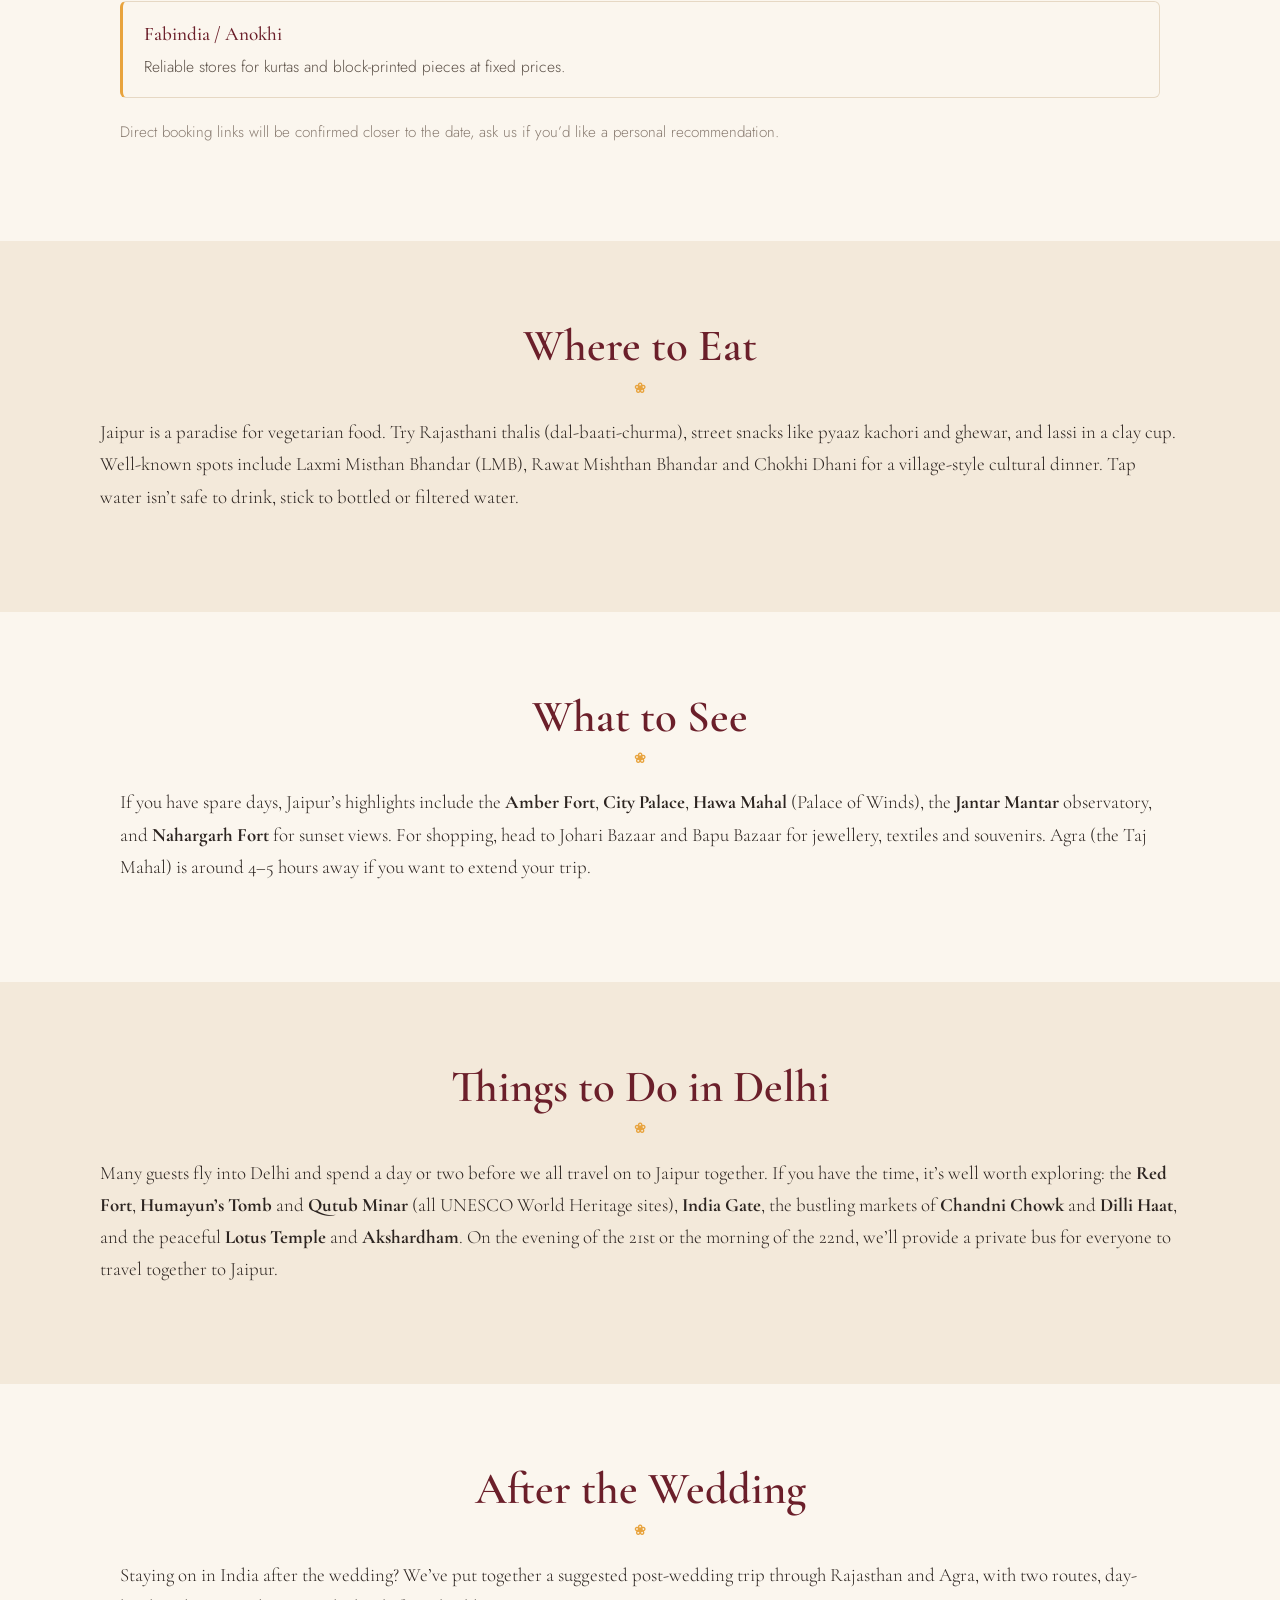
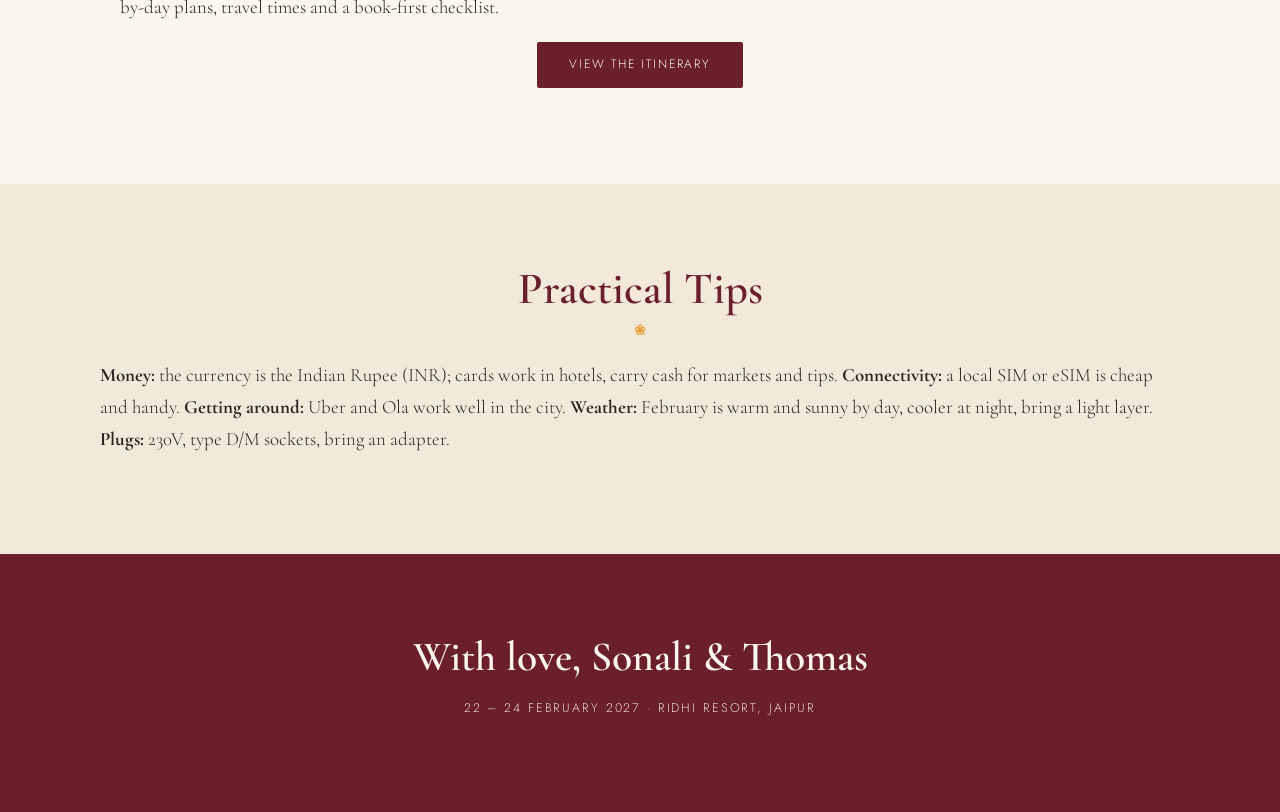
==== commit 36cbcbca: "Add post-wedding North India itinerary page New shareable itinerary.html (EN+FR): two routes as burg" ====
--- a/international.html
+++ b/international.html
@@ -19,6 +19,7 @@
         <nav class="nav-links">
           <a href="index.html" data-i18n="nav_home">Home</a>
           <a href="#top" data-i18n="nav_guide">International Guest Guide</a>
+          <a href="itinerary.html" data-i18n="nav_trip">Post-Wedding Trip</a>
           <a href="registry.html" data-i18n="nav_registry">Registry</a>
         </nav>
         <div class="lang-switch" aria-label="Language">
@@ -44,6 +45,7 @@
         <a href="#eat" data-i18n="ignav_eat">Eat</a>
         <a href="#see" data-i18n="ignav_see">See</a>
         <a href="#delhi" data-i18n="ignav_delhi">Delhi</a>
+        <a href="#trip" data-i18n="ignav_trip">Trip</a>
         <a href="#tips" data-i18n="ignav_tips">Tips</a>
       </div>
     </nav>
@@ -220,8 +222,21 @@
     </p>
   </section>
 
+  <!-- TRIP -->
+  <section class="section" id="trip">
+    <h2 class="section-title" data-i18n="ig_trip_h">After the Wedding</h2>
+    <p class="lead" data-i18n="ig_trip_p">
+      Staying on in India after the wedding? We&rsquo;ve put together a suggested
+      post-wedding trip through Rajasthan and Agra, with two routes, day-by-day
+      plans, travel times and a book-first checklist.
+    </p>
+    <p class="text-center">
+      <a class="btn" href="itinerary.html" data-i18n="ig_trip_cta">View the itinerary</a>
+    </p>
+  </section>
+
   <!-- TIPS -->
-  <section class="section" id="tips">
+  <section class="section section--alt" id="tips">
     <h2 class="section-title" data-i18n="ig_tips_h">Practical Tips</h2>
     <p class="lead" data-i18n="ig_tips_p">
       <strong>Money:</strong> the currency is the Indian Rupee (INR); cards work
--- a/assets/css/styles.css
+++ b/assets/css/styles.css
@@ -396,6 +396,106 @@
   font-size: .95rem;
   font-style: italic;
 }
+
+/* ---------- Itinerary ---------- */
+.it-tocfm { max-width: 640px; margin: 1.1rem 0 0; font-size: .9rem; }
+.it-routes { display: grid; grid-template-columns: 1fr 1fr; gap: 1.5rem; align-items: start; }
+.it-route {
+  background: var(--cream);
+  border: 1px solid #e6d8c4;
+  border-radius: 10px;
+  overflow: hidden;
+  box-shadow: 0 8px 22px rgba(107,31,42,.05);
+}
+.it-route-h {
+  margin: 0;
+  padding: 1.1rem 1.4rem;
+  background: linear-gradient(120deg, var(--maroon), var(--maroon-deep));
+  color: var(--cream);
+  font-size: 1.3rem;
+}
+.it-route-sub {
+  margin: 0;
+  padding: .85rem 1.4rem;
+  font-style: italic;
+  color: var(--muted);
+  border-bottom: 1px solid #f0e6d6;
+}
+.it-tablewrap {
+  max-width: 860px;
+  margin: 1.5rem auto 0;
+  border: 1px solid #e6d8c4;
+  border-radius: 10px;
+  overflow-x: auto;
+  background: var(--cream);
+  box-shadow: 0 8px 22px rgba(107,31,42,.05);
+}
+.it-table { width: 100%; border-collapse: collapse; }
+.it-table td {
+  padding: .85rem 1.4rem;
+  border-bottom: 1px solid #f0e6d6;
+  vertical-align: top;
+  font-size: .95rem;
+  line-height: 1.55;
+}
+.it-table tr:last-child td { border-bottom: 0; }
+.it-table .it-when {
+  white-space: nowrap;
+  width: 1%;
+  color: var(--maroon);
+  font-weight: 500;
+}
+
+/* Bifurcated grid tables (routes, stay & eat, getting home) */
+.it-table--grid { min-width: 620px; }
+.it-table--grid thead { background: var(--cream-alt); }
+.it-table--grid th {
+  text-align: left;
+  text-transform: uppercase;
+  letter-spacing: .1em;
+  font-size: .6rem;
+  font-weight: 500;
+  color: var(--maroon);
+  padding: .6rem 1rem;
+  border-bottom: 1px solid #e2d2bb;
+  white-space: nowrap;
+}
+.it-table--grid td {
+  padding: .7rem 1rem;
+  border-bottom: 1px solid #f0e6d6;
+  vertical-align: top;
+  font-size: .88rem;
+  line-height: 1.45;
+}
+.it-table--grid td:first-child { white-space: nowrap; color: var(--maroon); font-weight: 500; }
+.it-table--grid tr:last-child td { border-bottom: 0; }
+
+/* Routes as stacked dropdowns (reusing .travel-item) */
+.it-routes-acc .travel-item { margin-bottom: 1rem; }
+.it-routes-acc .it-route-sub {
+  margin: 0;
+  padding: .9rem 1.4rem 0;
+  font-style: italic;
+  color: var(--muted);
+  border-bottom: 0;
+}
+.it-routes-acc .it-tablewrap {
+  max-width: none;
+  margin: .9rem 0 0;
+  border: 0;
+  border-radius: 0;
+  box-shadow: none;
+}
+.it-why { max-width: 720px; margin: 1.6rem auto 0; font-size: .9rem; font-style: italic; text-align: center; }
+.it-cardlist {
+  max-width: 760px;
+  margin: 1.5rem auto 0;
+  border: 1px solid #e6d8c4;
+  border-radius: 10px;
+  background: var(--cream);
+  box-shadow: 0 8px 22px rgba(107,31,42,.05);
+}
+.it-cardlist > ul.info-list { margin: 0; padding: 1.4rem 1.6rem; }
 
 /* ---------- Layout helpers ---------- */
 .two-col { display: grid; grid-template-columns: 1fr 1fr; gap: 2.5rem; align-items: start; }
@@ -749,7 +849,7 @@
     gap: .25rem .75rem;
     -webkit-overflow-scrolling: touch;
   }
-  .two-col, .card-grid, .registry-grid { grid-template-columns: 1fr; }
+  .two-col, .card-grid, .registry-grid, .it-routes { grid-template-columns: 1fr; }
 
   .day-head { flex-direction: column; gap: .3rem; padding: 1.1rem 1.2rem; }
   .day-date { font-size: 1.35rem; }
